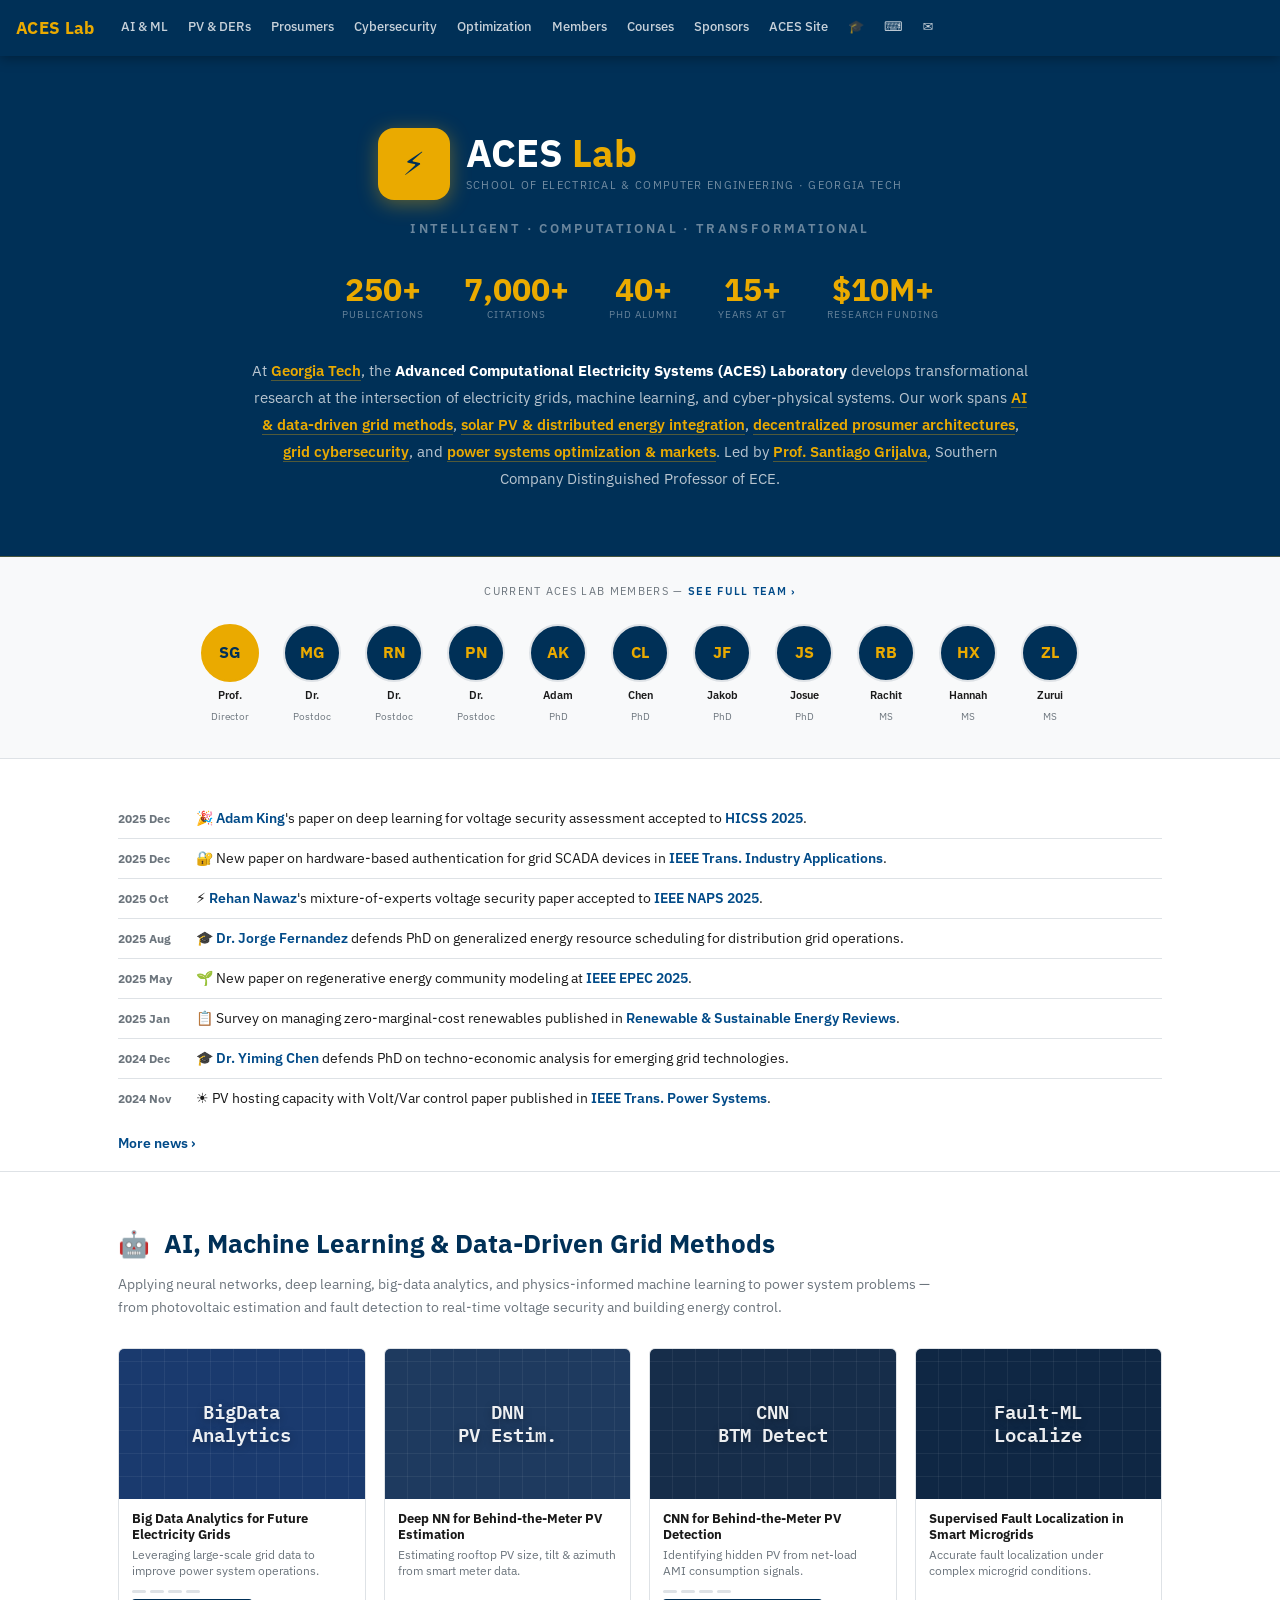
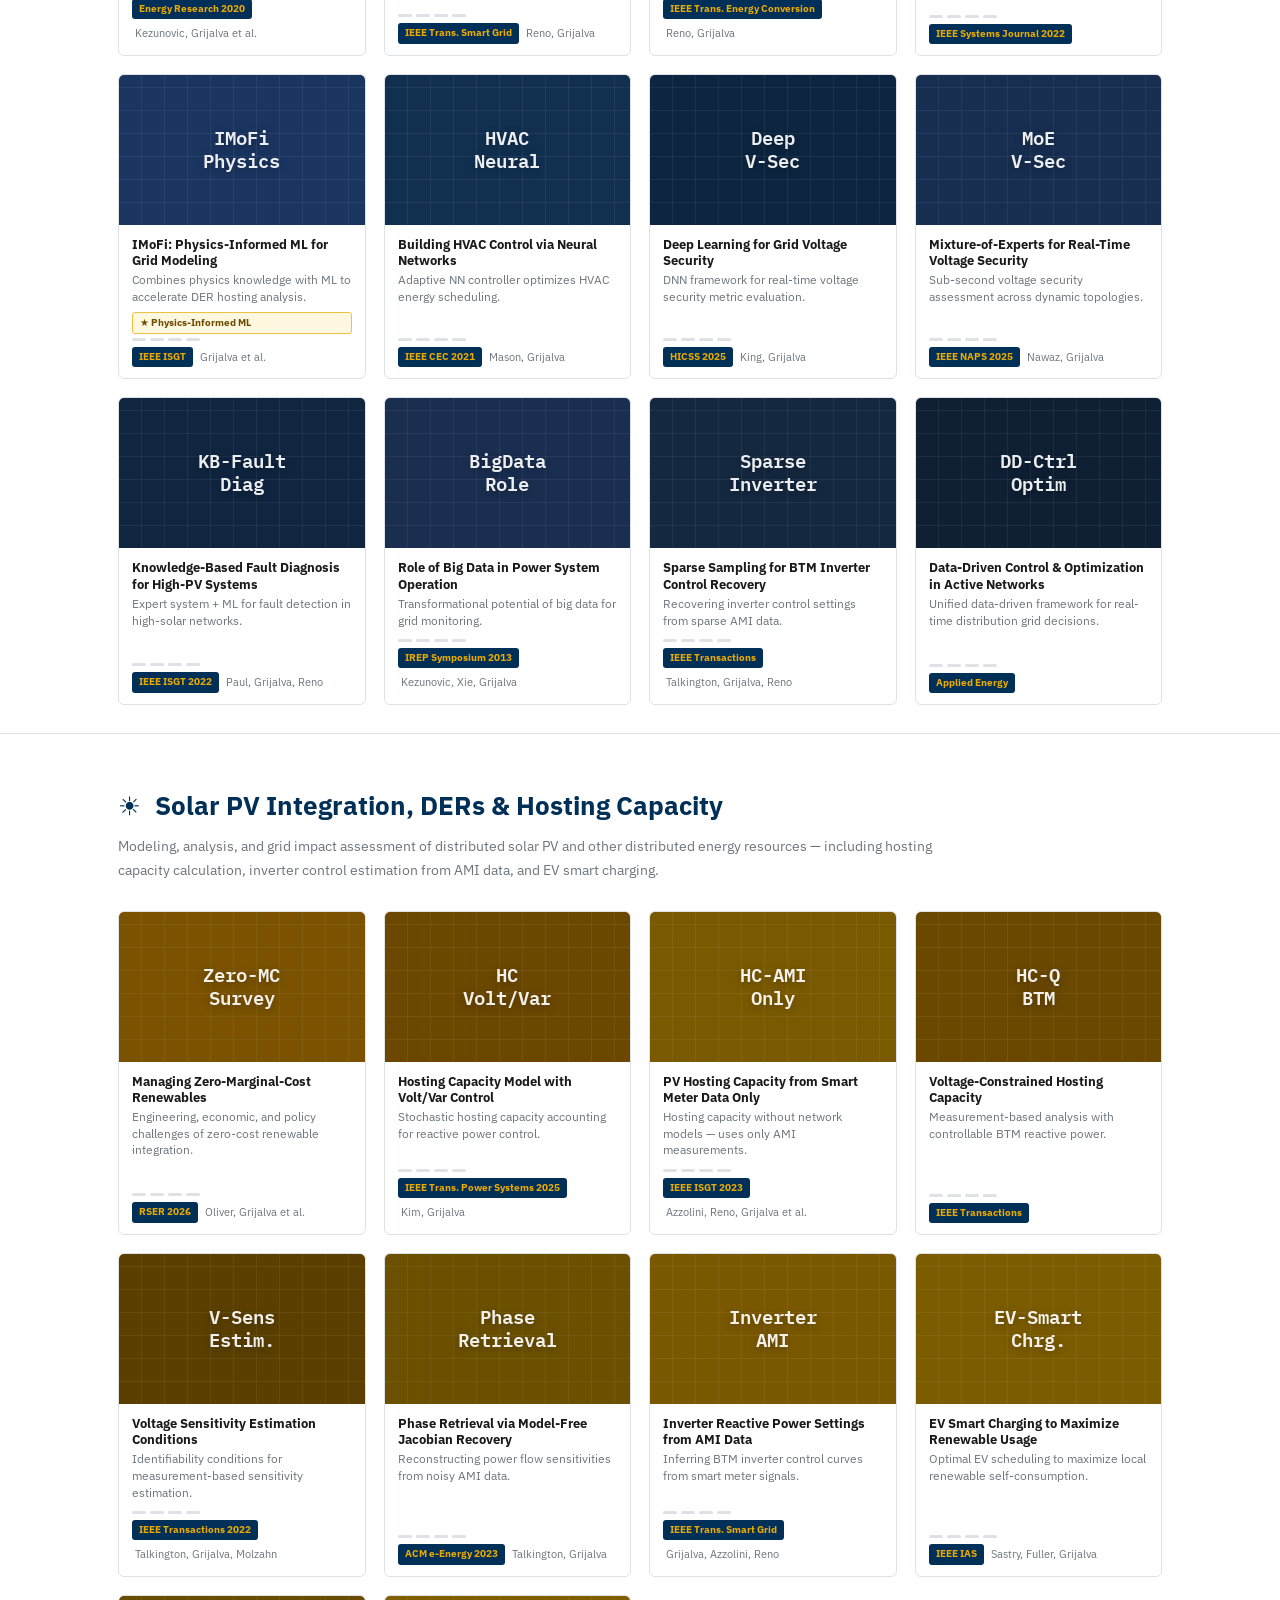
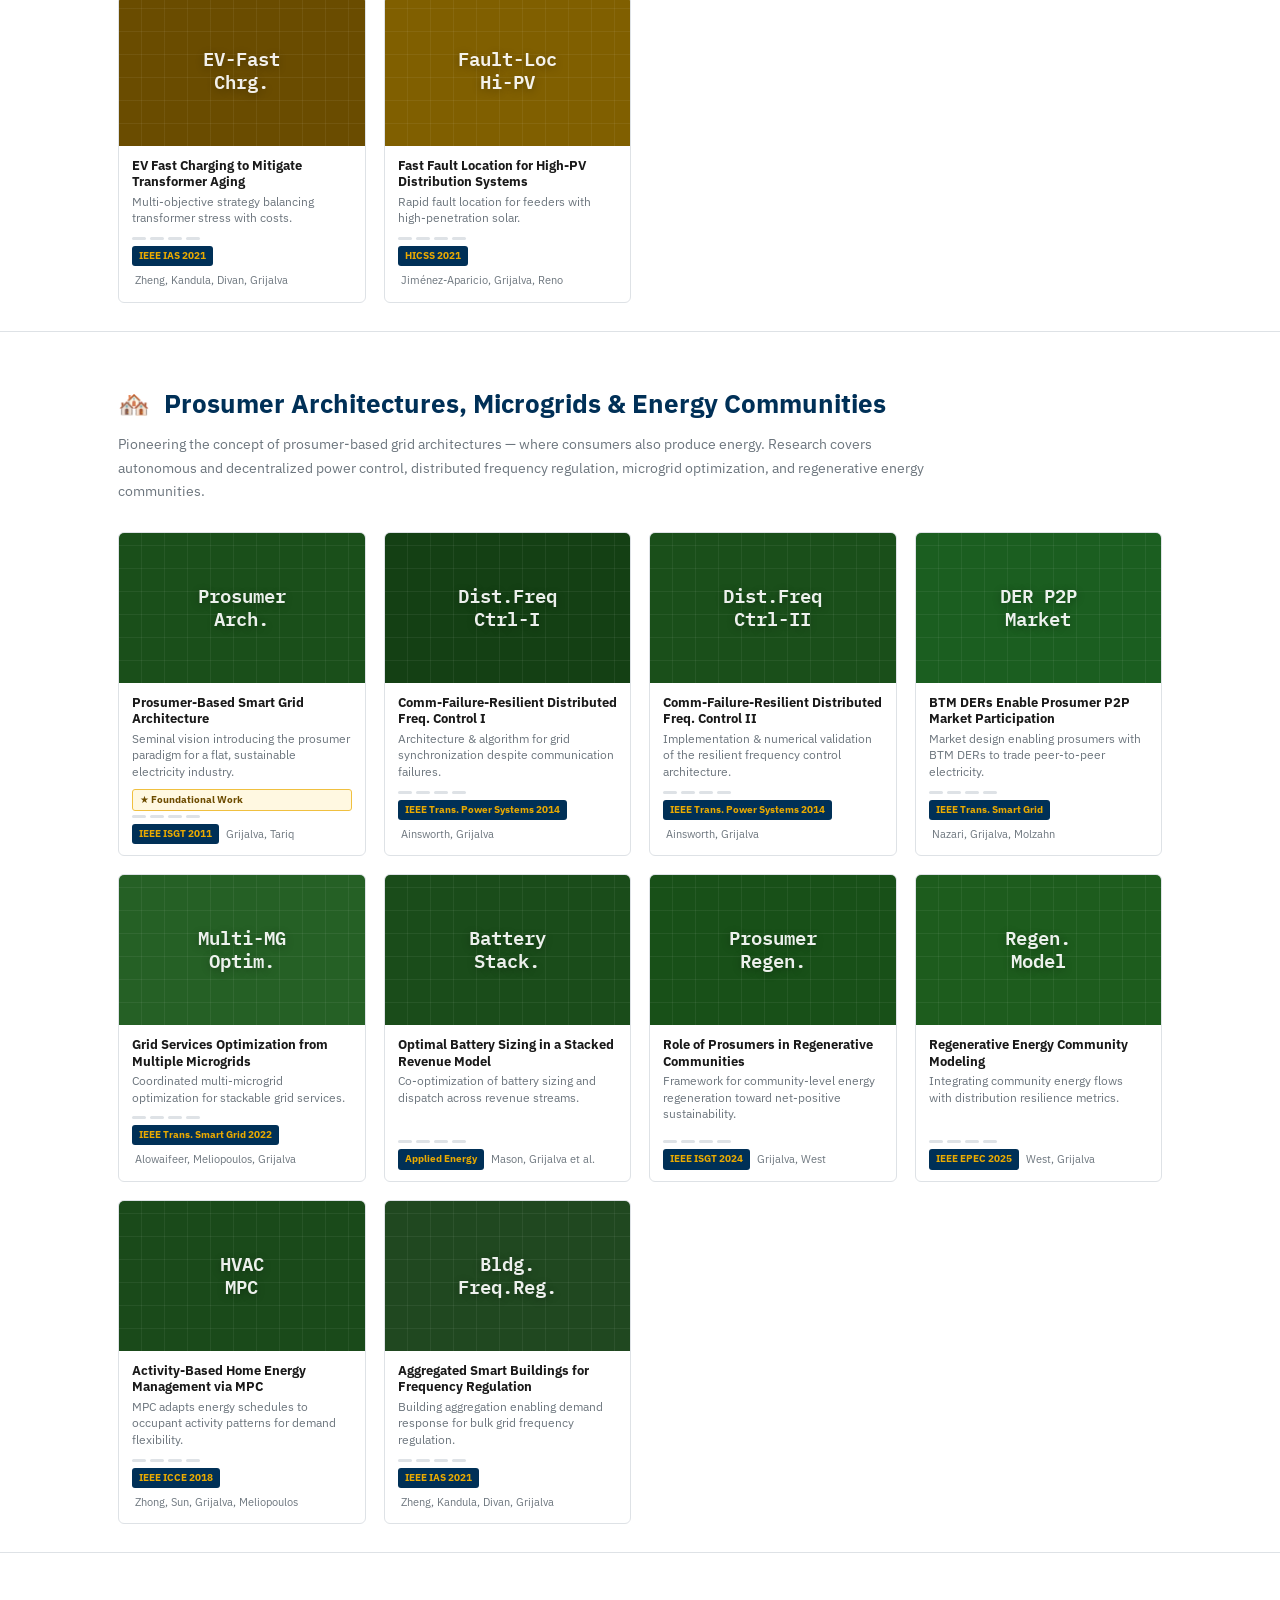
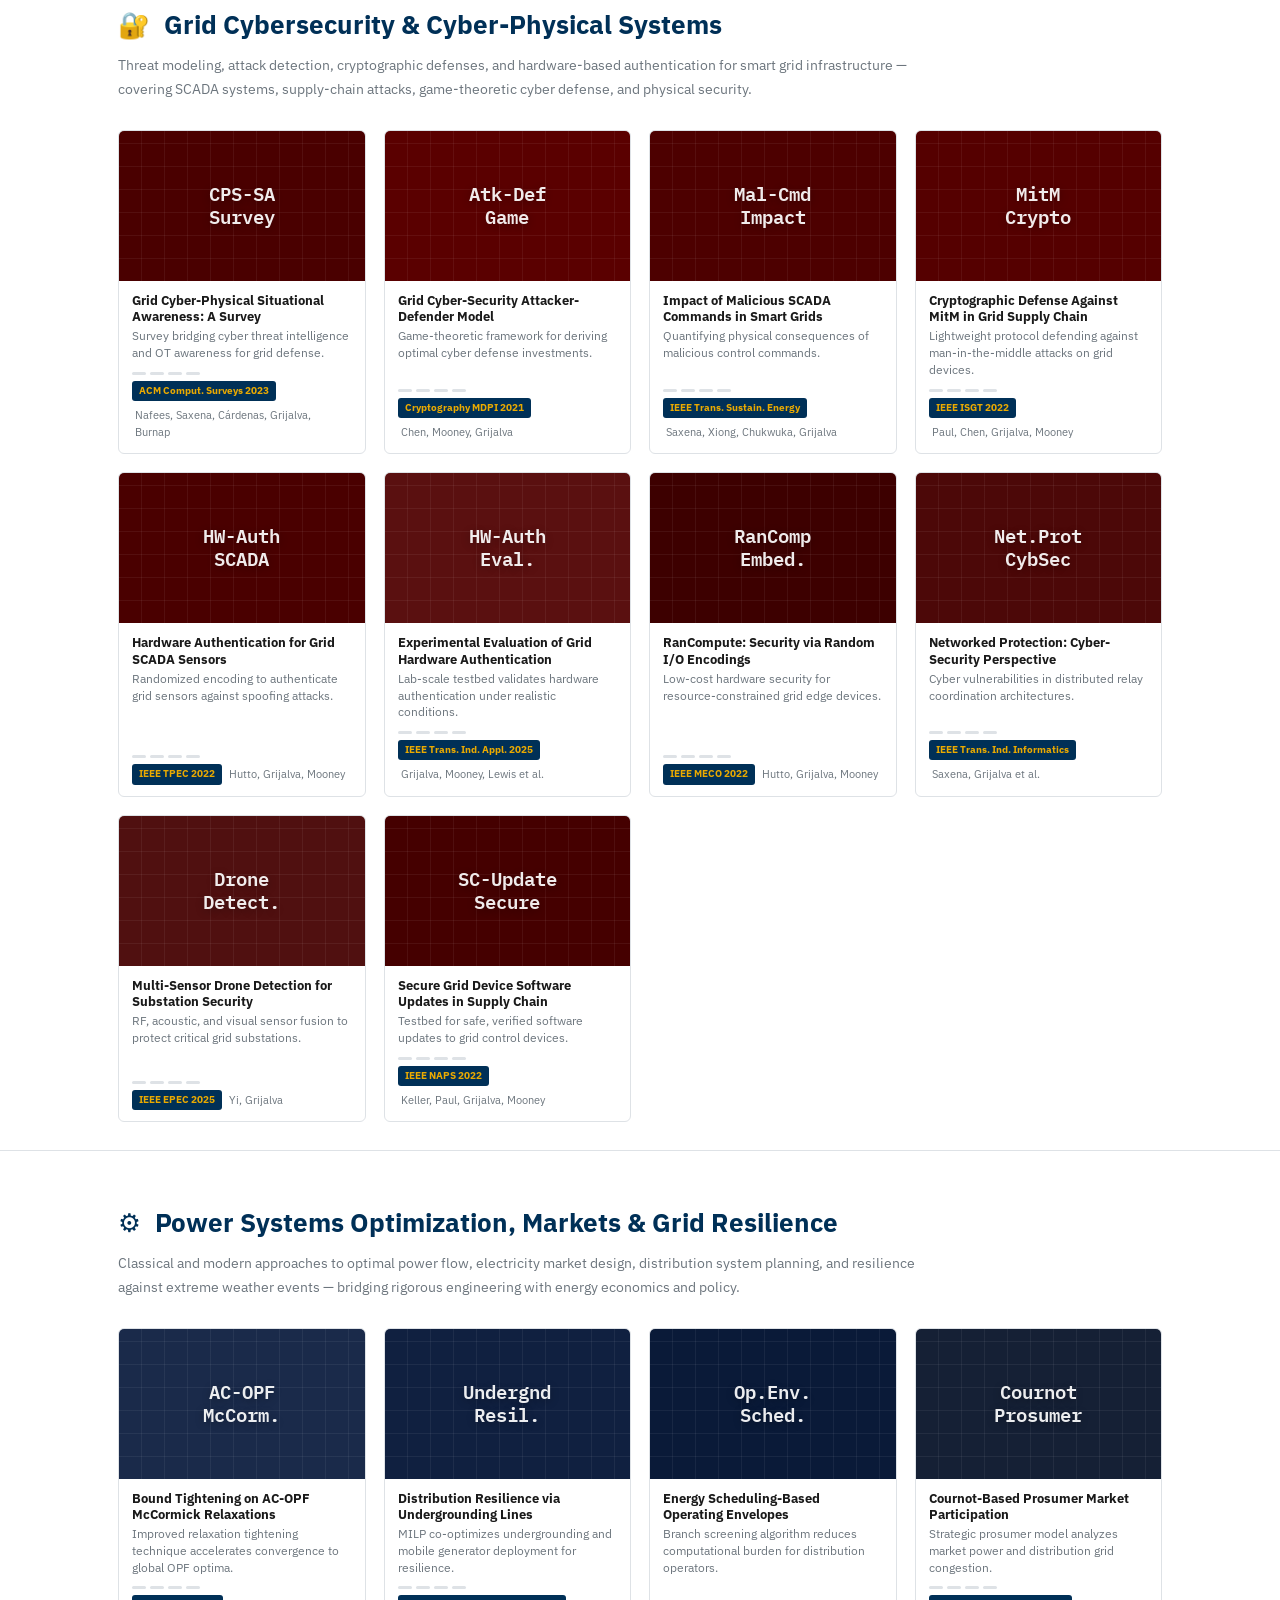
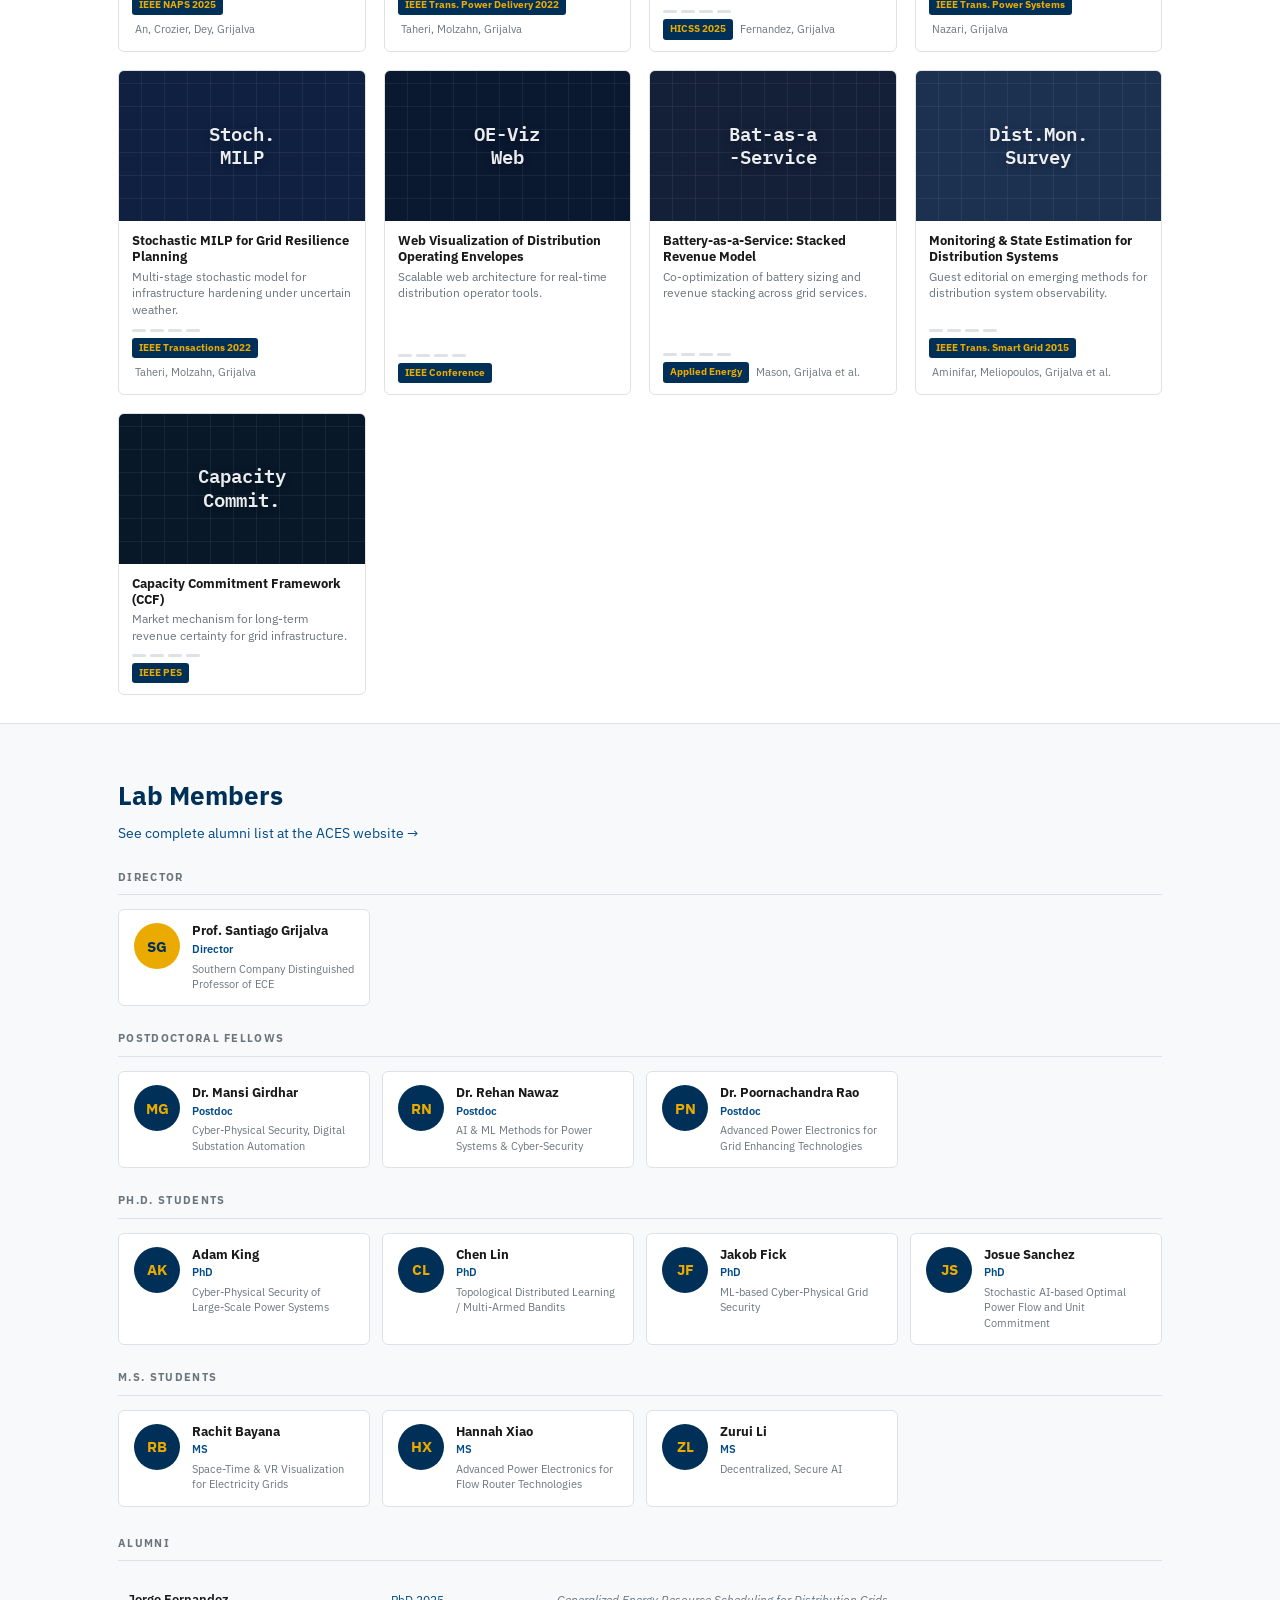
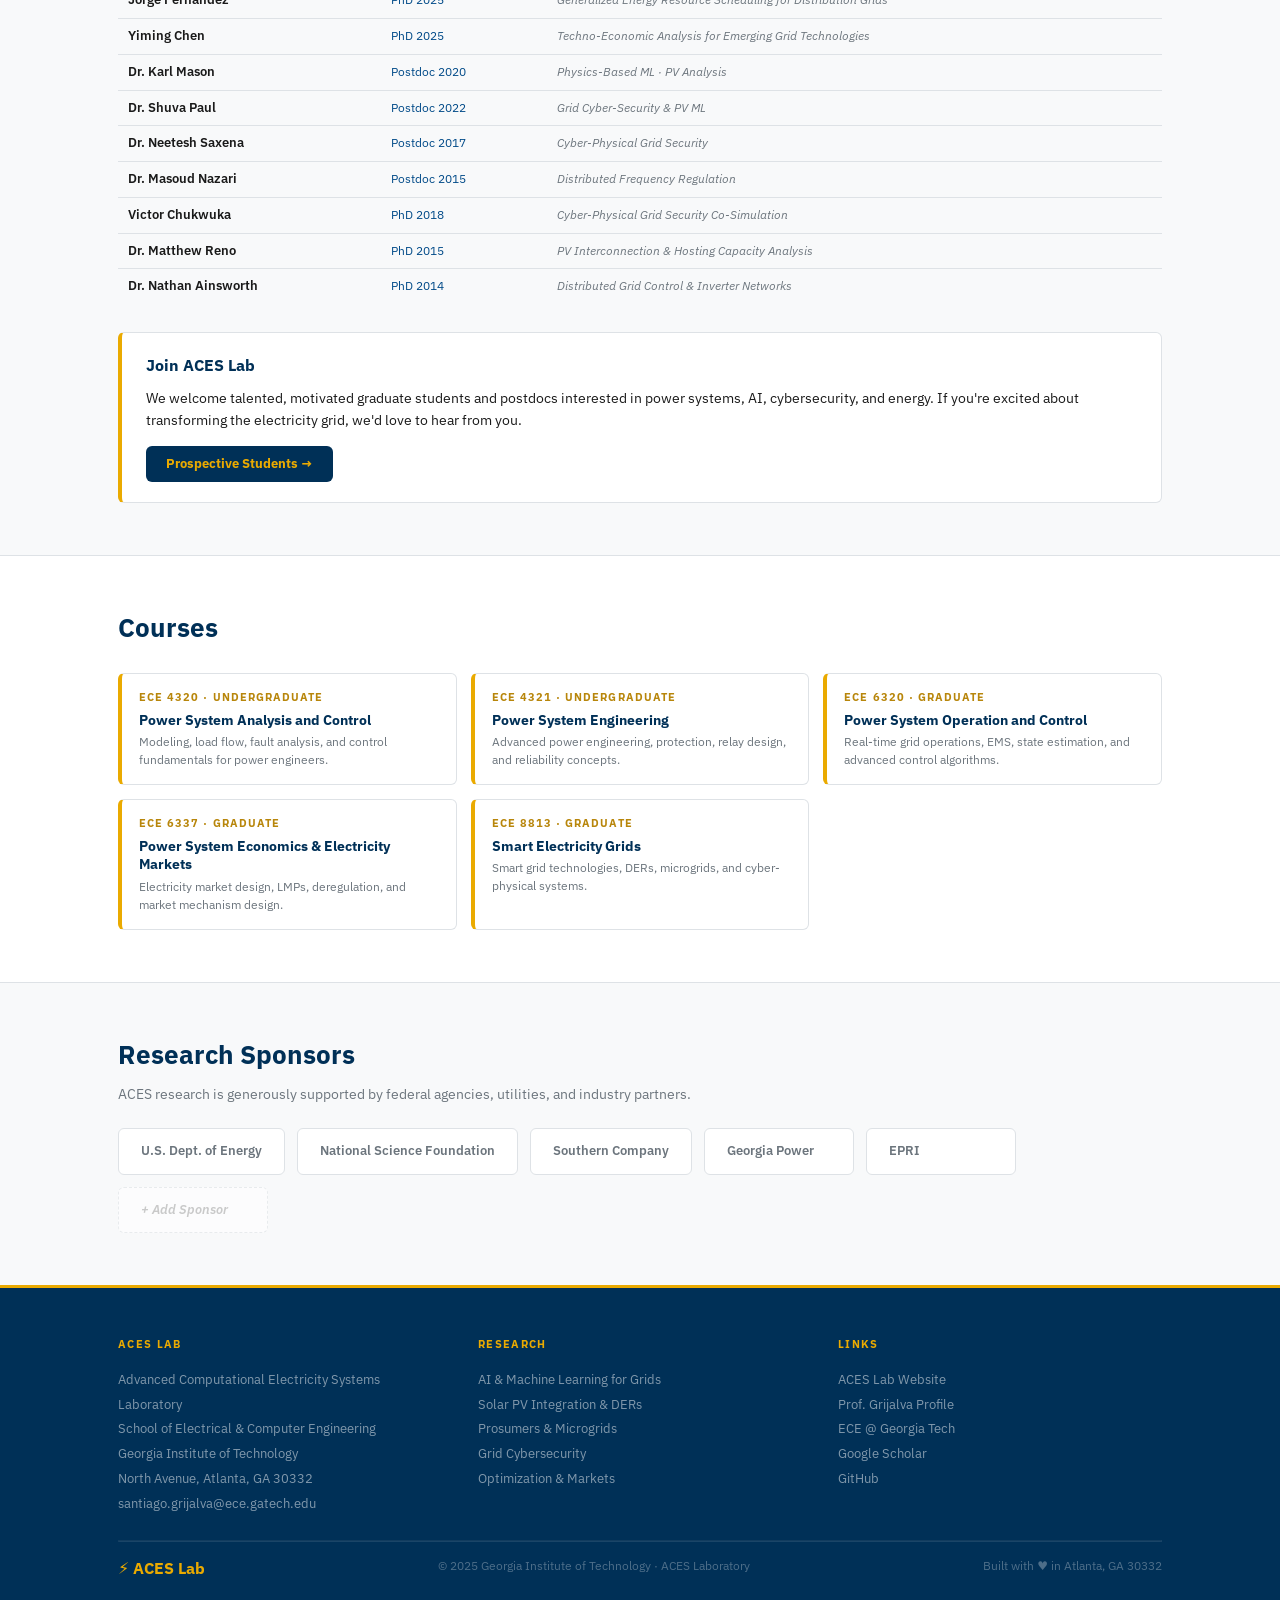
==== index.html @ 899fcfea "initial commit" ====
<!DOCTYPE html>
<html lang="en">
<head>
  <meta charset="UTF-8"/>
  <meta name="viewport" content="width=device-width, initial-scale=1"/>
  <meta name="description" content="ACES Laboratory — Advanced Computational Electricity Systems at Georgia Tech. AI, PV integration, grid cybersecurity, prosumer architectures, and optimization."/>
  <title>ACES Lab @ Georgia Tech</title>
  <link rel="preconnect" href="https://fonts.googleapis.com"/>
  <link rel="preconnect" href="https://fonts.gstatic.com" crossorigin/>
  <link href="https://fonts.googleapis.com/css2?family=IBM+Plex+Sans:wght@300;400;500;600;700&family=IBM+Plex+Mono:wght@500;600&display=swap" rel="stylesheet"/>
  <link rel="stylesheet" href="assets/css/style.css"/>
</head>
<body>

<!-- ══════════════════════ NAVBAR ══════════════════════════ -->
<nav id="navbar">
  <a class="nav-brand" href="#page-top">ACES Lab</a>
  <button id="nav-toggle">☰</button>
  <div id="all-nav-links">
    <!-- Research theme links — injected from data.js -->
    <span id="nav-themes" style="display:contents"></span>
    <span class="nav-static" style="display:contents">
      <a href="#team">Members</a>
      <a href="#courses">Courses</a>
      <a href="#sponsors">Sponsors</a>
      <a href="https://aces.ece.gatech.edu" target="_blank">ACES Site</a>
    </span>
    <span class="nav-icons">
      <a href="https://scholar.google.com/citations?user=MK-6O2oAAAAJ" target="_blank" title="Google Scholar">🎓</a>
      <a href="#" title="GitHub">⌨</a>
      <a href="mailto:santiago.grijalva@ece.gatech.edu" title="Email">✉</a>
    </span>
  </div>
</nav>


<!-- ══════════════════════ HERO ════════════════════════════ -->
<section id="page-top">
  <div class="wrap">
    <div class="hero-logo">
      <div class="hero-icon">⚡</div>
      <div class="hero-title">
        <h1>ACES <em>Lab</em></h1>
        <div class="lab-sub">School of Electrical &amp; Computer Engineering · Georgia Tech</div>
      </div>
    </div>
    <p class="hero-tagline">Intelligent · Computational · Transformational</p>
    <div class="stats-row" id="stats-row"></div>
    <p class="hero-blurb">
      At <a href="https://gatech.edu" target="_blank">Georgia Tech</a>, the
      <strong>Advanced Computational Electricity Systems (ACES) Laboratory</strong>
      develops transformational research at the intersection of electricity grids,
      machine learning, and cyber-physical systems. Our work spans
      <a href="#research-ai">AI &amp; data-driven grid methods</a>,
      <a href="#research-pv">solar PV &amp; distributed energy integration</a>,
      <a href="#research-prosumers">decentralized prosumer architectures</a>,
      <a href="#research-cyber">grid cybersecurity</a>, and
      <a href="#research-opt">power systems optimization &amp; markets</a>.
      Led by <a href="http://faculty.ece.gatech.edu/santiago.grijalva" target="_blank">Prof. Santiago Grijalva</a>,
      Southern Company Distinguished Professor of ECE.
    </p>
  </div>
</section>


<!-- ══════════════════════ TEAM STRIP ══════════════════════ -->
<div class="team-strip">
  <div class="strip-label">Current ACES Lab Members — <a href="#team">See full team ›</a></div>
  <div class="strip-grid" id="team-strip"></div>
</div>


<!-- ══════════════════════ NEWS ════════════════════════════ -->
<section id="news">
  <div class="wrap">
    <div id="news-list"></div>
    <p class="more-news"><a href="#">More news ›</a></p>
  </div>
</section>


<!-- ══════════════════════ RESEARCH SECTIONS ═══════════════ -->
<!-- All 5 themes injected here by main.js from data.js -->
<div id="research-sections"></div>


<!-- ══════════════════════ FULL TEAM ═══════════════════════ -->
<section id="team">
  <div class="wrap">
    <h2 class="team-h2">Lab Members</h2>
    <p class="team-sub"><a href="https://aces.ece.gatech.edu" target="_blank">See complete alumni list at the ACES website →</a></p>
    <div id="team-cards"></div>

    <div class="tgroup-label" style="margin-top:28px">Alumni</div>
    <div style="overflow-x:auto">
      <table class="alumni-tbl">
        <tbody id="alumni-list"></tbody>
      </table>
    </div>

    <div class="join-box">
      <h3>Join ACES Lab</h3>
      <p>We welcome talented, motivated graduate students and postdocs interested in power systems, AI, cybersecurity, and energy. If you're excited about transforming the electricity grid, we'd love to hear from you.</p>
      <a class="btn-navy" href="https://aces.ece.gatech.edu/aces-areas-of-interest-for-prospective-graduate-students/" target="_blank">Prospective Students →</a>
    </div>
  </div>
</section>


<!-- ══════════════════════ COURSES ═════════════════════════ -->
<section id="courses">
  <div class="wrap">
    <h2>Courses</h2>
    <div class="cgrid">
      <div class="ccard">
        <div class="ccode">ECE 4320 · Undergraduate</div>
        <div class="cname">Power System Analysis and Control</div>
        <div class="cdesc">Modeling, load flow, fault analysis, and control fundamentals for power engineers.</div>
      </div>
      <div class="ccard">
        <div class="ccode">ECE 4321 · Undergraduate</div>
        <div class="cname">Power System Engineering</div>
        <div class="cdesc">Advanced power engineering, protection, relay design, and reliability concepts.</div>
      </div>
      <div class="ccard">
        <div class="ccode">ECE 6320 · Graduate</div>
        <div class="cname">Power System Operation and Control</div>
        <div class="cdesc">Real-time grid operations, EMS, state estimation, and advanced control algorithms.</div>
      </div>
      <div class="ccard">
        <div class="ccode">ECE 6337 · Graduate</div>
        <div class="cname">Power System Economics &amp; Electricity Markets</div>
        <div class="cdesc">Electricity market design, LMPs, deregulation, and market mechanism design.</div>
      </div>
      <div class="ccard">
        <div class="ccode">ECE 8813 · Graduate</div>
        <div class="cname">Smart Electricity Grids</div>
        <div class="cdesc">Smart grid technologies, DERs, microgrids, and cyber-physical systems.</div>
      </div>
    </div>
  </div>
</section>


<!-- ══════════════════════ SPONSORS ════════════════════════ -->
<section id="sponsors">
  <div class="wrap">
    <h2>Research Sponsors</h2>
    <p class="sdesc">ACES research is generously supported by federal agencies, utilities, and industry partners.</p>
    <div class="sgrid" id="sponsor-grid"></div>
  </div>
</section>


<!-- ══════════════════════ FOOTER ══════════════════════════ -->
<footer>
  <div class="wrap">
    <div class="fgrid">
      <div>
        <h5>ACES Lab</h5>
        <p>Advanced Computational Electricity Systems Laboratory</p>
        <p>School of Electrical &amp; Computer Engineering</p>
        <p>Georgia Institute of Technology</p>
        <p>North Avenue, Atlanta, GA 30332</p>
        <a href="mailto:santiago.grijalva@ece.gatech.edu">santiago.grijalva@ece.gatech.edu</a>
      </div>
      <div>
        <h5>Research</h5>
        <a href="#research-ai">AI &amp; Machine Learning for Grids</a>
        <a href="#research-pv">Solar PV Integration &amp; DERs</a>
        <a href="#research-prosumers">Prosumers &amp; Microgrids</a>
        <a href="#research-cyber">Grid Cybersecurity</a>
        <a href="#research-opt">Optimization &amp; Markets</a>
      </div>
      <div>
        <h5>Links</h5>
        <a href="https://aces.ece.gatech.edu" target="_blank">ACES Lab Website</a>
        <a href="http://faculty.ece.gatech.edu/santiago.grijalva" target="_blank">Prof. Grijalva Profile</a>
        <a href="https://ece.gatech.edu" target="_blank">ECE @ Georgia Tech</a>
        <a href="https://scholar.google.com/citations?user=MK-6O2oAAAAJ" target="_blank">Google Scholar</a>
        <a href="#">GitHub</a>
      </div>
    </div>
    <hr class="fhr"/>
    <div class="fbot">
      <div class="fbrand">⚡ ACES Lab</div>
      <div>© 2025 Georgia Institute of Technology · ACES Laboratory</div>
      <div>Built with ♥ in Atlanta, GA 30332</div>
    </div>
  </div>
</footer>

<!-- Data first, then renderer -->
<script src="assets/js/data.js"></script>
<script src="assets/js/main.js"></script>

</body>
</html>
---- assets/css/style.css ----
/* ============================================================
   ACES Lab — style.css
   Georgia Tech Navy (#003057) + Gold (#EAAA00)
   ============================================================ */

/* ── Variables ─────────────────────────────────────────────── */
:root {
  --navy:   #003057;
  --navy2:  #004a88;
  --gold:   #EAAA00;
  --gold2:  #B8860B;
  --white:  #ffffff;
  --off:    #f8f9fa;
  --text:   #1a1a1a;
  --muted:  #6c757d;
  --border: #dee2e6;
  --shadow: 0 2px 8px rgba(0,0,0,.10);
  --shadow-hover: 0 6px 24px rgba(0,0,0,.15);
  --r: 6px;
}

/* ── Reset ─────────────────────────────────────────────────── */
*, *::before, *::after { box-sizing: border-box; margin: 0; padding: 0; }
html { scroll-behavior: smooth; scroll-padding-top: 56px; }
body { font-family: 'IBM Plex Sans', system-ui, sans-serif; font-size: 15px; line-height: 1.6; color: var(--text); background: #fff; padding-top: 56px; }
a { color: var(--navy2); text-decoration: none; }
a:hover { color: var(--gold); }
img { max-width: 100%; display: block; }
.wrap { max-width: 1100px; margin: 0 auto; padding: 0 28px; }

/* ── NAVBAR ────────────────────────────────────────────────── */
#navbar {
  position: fixed; top: 0; left: 0; right: 0; z-index: 9999;
  background: var(--navy); height: 56px;
  display: flex; align-items: center; padding: 0 16px;
  box-shadow: 0 2px 12px rgba(0,0,0,.35);
}
.nav-brand {
  font-size: 1.05rem; font-weight: 700; color: var(--gold) !important;
  white-space: nowrap; margin-right: 16px; flex-shrink: 0; letter-spacing: .02em;
}
.nav-brand:hover { color: #fff !important; }
#nav-toggle {
  display: none; background: none; border: 1px solid rgba(255,255,255,.3);
  color: #fff; padding: 4px 9px; border-radius: 4px; cursor: pointer;
  font-size: 18px; line-height: 1; margin-left: auto; flex-shrink: 0;
}
#all-nav-links {
  display: flex; align-items: center; flex: 1;
  overflow-x: auto; scrollbar-width: none;
}
#all-nav-links::-webkit-scrollbar { display: none; }
#all-nav-links a {
  color: rgba(255,255,255,.78); font-size: 13px; font-weight: 500;
  padding: 0 10px; line-height: 56px; white-space: nowrap;
  border-bottom: 3px solid transparent;
  transition: color .15s, border-color .15s; flex-shrink: 0;
}
#all-nav-links a:hover { color: var(--gold); border-bottom-color: var(--gold); }
.nav-icons { display: flex; flex-shrink: 0; }
.nav-icons a { color: rgba(255,255,255,.6); font-size: 14px; padding: 0 8px; line-height: 56px; }
.nav-icons a:hover { color: var(--gold); }

@media (max-width: 860px) {
  #nav-toggle { display: block; }
  #all-nav-links {
    display: none; position: fixed; top: 56px; left: 0; right: 0;
    background: #002040; flex-direction: column; z-index: 9998;
    overflow-x: visible; overflow-y: auto; max-height: calc(100vh - 56px);
  }
  #all-nav-links.open { display: flex; }
  #all-nav-links a { line-height: 1; padding: 13px 24px; border-bottom: none; border-right: 3px solid transparent; }
  #all-nav-links a:hover { border-right-color: var(--gold); border-bottom: none; }
  .nav-icons { margin-left: 8px; }
}

/* ── HERO ──────────────────────────────────────────────────── */
#page-top {
  background: var(--navy); padding: 72px 0 64px; text-align: center;
  border-bottom: 1px solid rgba(234,170,0,.3);
}
.hero-logo { display: inline-flex; align-items: center; gap: 16px; margin-bottom: 18px; }
.hero-icon {
  width: 72px; height: 72px; border-radius: 16px;
  background: var(--gold); display: flex; align-items: center; justify-content: center;
  font-size: 2rem; color: var(--navy); box-shadow: 0 4px 20px rgba(234,170,0,.4); flex-shrink: 0;
}
.hero-title { text-align: left; }
.hero-title h1 { font-size: 2.4rem; font-weight: 700; color: #fff; line-height: 1.05; }
.hero-title h1 em { font-style: normal; color: var(--gold); }
.hero-title .lab-sub { font-size: 11px; letter-spacing: .12em; text-transform: uppercase; color: rgba(255,255,255,.45); margin-top: 4px; }
.hero-tagline { font-size: .82rem; font-weight: 600; letter-spacing: .18em; text-transform: uppercase; color: rgba(255,255,255,.42); margin-bottom: 34px; }
.stats-row { display: flex; flex-wrap: wrap; justify-content: center; gap: 6px 40px; margin-bottom: 34px; }
.stat-num { font-size: 2rem; font-weight: 700; color: var(--gold); line-height: 1; }
.stat-lbl { font-size: 10px; text-transform: uppercase; letter-spacing: .1em; color: rgba(255,255,255,.4); margin-top: 2px; }
.hero-blurb { font-size: 15px; color: rgba(255,255,255,.72); line-height: 1.8; max-width: 820px; margin: 0 auto; padding: 0 20px; }
.hero-blurb a { color: var(--gold); font-weight: 600; border-bottom: 1px solid rgba(234,170,0,.35); }
.hero-blurb a:hover { border-bottom-color: var(--gold); }
.hero-blurb strong { color: #fff; }

/* ── TEAM STRIP ────────────────────────────────────────────── */
.team-strip { background: var(--off); border-bottom: 1px solid var(--border); padding: 26px 20px; }
.strip-label { text-align: center; font-size: 11px; text-transform: uppercase; letter-spacing: .12em; color: var(--muted); margin-bottom: 16px; }
.strip-label a { font-weight: 600; color: var(--navy2); }
.strip-grid { display: flex; flex-wrap: wrap; justify-content: center; gap: 4px 2px; max-width: 1100px; margin: 0 auto; }
.member { display: flex; flex-direction: column; align-items: center; gap: 5px; padding: 7px 10px; border-radius: 8px; width: 80px; transition: background .15s; }
.member:hover { background: #e9ecef; }
.avatar { width: 58px; height: 58px; border-radius: 50%; background: var(--navy); border: 2px solid var(--border); display: flex; align-items: center; justify-content: center; font-weight: 700; font-size: 1rem; color: var(--gold); overflow: hidden; flex-shrink: 0; }
.avatar.pi { background: var(--gold); color: var(--navy); border-color: var(--gold); }
.avatar img { width: 100%; height: 100%; object-fit: cover; }
.m-name { font-size: 11px; font-weight: 600; color: var(--text); text-align: center; }
.m-role { font-size: 10px; color: var(--muted); text-align: center; }

/* ── NEWS ──────────────────────────────────────────────────── */
#news { padding: 40px 0 16px; }
.news-row { display: flex; gap: 14px; padding: 9px 0; border-bottom: 1px solid var(--border); align-items: baseline; }
.news-row:last-child { border-bottom: none; }
.nd { font-size: 11.5px; font-weight: 700; color: var(--muted); white-space: nowrap; min-width: 64px; }
.nt { font-size: 14px; color: var(--text); line-height: 1.5; }
.nt a { font-weight: 600; }
.more-news { margin-top: 14px; font-size: 14px; font-weight: 600; }

/* ── RESEARCH SECTIONS ─────────────────────────────────────── */
.research { padding: 52px 0 28px; border-top: 1px solid var(--border); }
.research h2 { font-size: 1.6rem; font-weight: 700; color: var(--navy); margin-bottom: 8px; }
.research h2 span { margin-right: 8px; }
.research .desc { font-size: 14px; color: var(--muted); max-width: 820px; line-height: 1.7; margin-bottom: 28px; }

/* ── PAPER CARDS ───────────────────────────────────────────── */
.pgrid { display: grid; grid-template-columns: repeat(auto-fill, minmax(205px, 1fr)); gap: 18px; }
.pcard { background: #fff; border: 1px solid var(--border); border-radius: var(--r); overflow: hidden; display: flex; flex-direction: column; transition: box-shadow .18s, transform .18s; color: inherit; }
.pcard:hover { box-shadow: var(--shadow-hover); transform: translateY(-3px); color: inherit; }
.pthumb { height: 150px; flex-shrink: 0; overflow: hidden; display: flex; align-items: center; justify-content: center; }
.pthumb img { width: 100%; height: 100%; object-fit: cover; }
.pthumb-placeholder { width: 100%; height: 100%; position: relative; display: flex; align-items: center; justify-content: center; }
.pthumb-grid { position: absolute; inset: 0; background-image: repeating-linear-gradient(0deg, transparent, transparent 22px, rgba(255,255,255,.06) 22px, rgba(255,255,255,.06) 23px), repeating-linear-gradient(90deg, transparent, transparent 22px, rgba(255,255,255,.06) 22px, rgba(255,255,255,.06) 23px); }
.pthumb-code { font-family: 'IBM Plex Mono', monospace; font-size: 1.2rem; font-weight: 600; color: rgba(255,255,255,.92); text-align: center; line-height: 1.2; position: relative; z-index: 1; text-shadow: 0 2px 8px rgba(0,0,0,.3); }
.pbody { padding: 12px 13px 11px; display: flex; flex-direction: column; flex: 1; }
.ptitle { font-size: 13px; font-weight: 700; color: var(--text); line-height: 1.25; margin-bottom: 3px; }
.psub { font-size: 11.5px; color: var(--muted); line-height: 1.45; flex: 1; margin-bottom: 6px; }
.pdivider { display: flex; gap: 4px; margin: 4px 0 6px; }
.pdivider i { display: inline-block; width: 14px; height: 3px; background: var(--border); border-radius: 2px; }
.pbadges { display: flex; flex-wrap: wrap; gap: 4px; }
.badge-venue { font-size: 10px; font-weight: 700; background: var(--navy); color: var(--gold); padding: 2px 7px; border-radius: 3px; }
.badge-award { font-size: 10px; font-weight: 700; background: #fff8e1; color: #6d4c00; border: 1px solid #f0c040; padding: 2px 7px; border-radius: 3px; }
.badge-author { font-size: 10.5px; color: var(--muted); padding: 2px 3px; }

/* ── TEAM FULL ─────────────────────────────────────────────── */
#team { background: var(--off); padding: 52px 0; border-top: 1px solid var(--border); }
.team-h2 { font-size: 1.6rem; font-weight: 700; color: var(--navy); margin-bottom: 6px; }
.team-sub { font-size: 13.5px; color: var(--muted); margin-bottom: 4px; }
.tgroup-label { font-size: 11px; font-weight: 700; text-transform: uppercase; letter-spacing: .12em; color: var(--muted); padding-bottom: 8px; border-bottom: 1px solid var(--border); margin: 24px 0 14px; }
.tgrid { display: grid; grid-template-columns: repeat(auto-fill, minmax(240px, 1fr)); gap: 12px; }
.tcard { background: #fff; border: 1px solid var(--border); border-radius: var(--r); padding: 13px 15px; display: flex; gap: 12px; align-items: flex-start; }
.tavatar { width: 46px; height: 46px; border-radius: 50%; background: var(--navy); flex-shrink: 0; display: flex; align-items: center; justify-content: center; font-weight: 700; font-size: .95rem; color: var(--gold); overflow: hidden; }
.tavatar.pi { background: var(--gold); color: var(--navy); }
.tavatar img { width: 100%; height: 100%; object-fit: cover; }
.tname { font-size: 13px; font-weight: 700; color: var(--text); line-height: 1.2; margin-bottom: 2px; }
.trole { font-size: 11px; color: var(--navy2); font-weight: 600; }
.ttopic { font-size: 11px; color: var(--muted); margin-top: 3px; line-height: 1.4; }
.alumni-tbl { width: 100%; border-collapse: collapse; font-size: 13px; margin-top: 8px; }
.alumni-tbl td { padding: 7px 10px; border-bottom: 1px solid var(--border); vertical-align: top; }
.alumni-tbl tr:last-child td { border-bottom: none; }
.aname { font-weight: 600; color: var(--text); }
.ayear { color: var(--navy2); font-size: 12px; }
.apos  { color: var(--muted); font-style: italic; font-size: 12px; }
.join-box { background: #fff; border: 1px solid var(--border); border-left: 4px solid var(--gold); border-radius: var(--r); padding: 20px 24px; margin-top: 28px; }
.join-box h3 { font-size: 1rem; font-weight: 700; color: var(--navy); margin-bottom: 8px; }
.join-box p { font-size: 14px; color: var(--text); margin-bottom: 14px; }
.btn-navy { display: inline-block; background: var(--navy); color: var(--gold) !important; font-weight: 700; font-size: 13px; padding: 8px 20px; border-radius: var(--r); transition: background .15s; }
.btn-navy:hover { background: var(--navy2); }

/* ── COURSES ───────────────────────────────────────────────── */
#courses { padding: 52px 0; border-top: 1px solid var(--border); }
#courses h2 { font-size: 1.6rem; font-weight: 700; color: var(--navy); margin-bottom: 24px; }
.cgrid { display: grid; grid-template-columns: repeat(auto-fill, minmax(260px, 1fr)); gap: 14px; }
.ccard { background: #fff; border: 1px solid var(--border); border-left: 4px solid var(--gold); border-radius: var(--r); padding: 15px 17px; }
.ccode { font-size: 10.5px; font-weight: 700; text-transform: uppercase; letter-spacing: .1em; color: var(--gold2); margin-bottom: 5px; }
.cname { font-size: 14px; font-weight: 700; color: var(--navy); margin-bottom: 4px; line-height: 1.3; }
.cdesc { font-size: 12px; color: var(--muted); line-height: 1.5; }

/* ── SPONSORS ──────────────────────────────────────────────── */
#sponsors { padding: 52px 0; border-top: 1px solid var(--border); background: var(--off); }
#sponsors h2 { font-size: 1.6rem; font-weight: 700; color: var(--navy); margin-bottom: 8px; }
#sponsors .sdesc { font-size: 14px; color: var(--muted); margin-bottom: 22px; }
.sgrid { display: flex; flex-wrap: wrap; gap: 12px; align-items: center; }
.stile { background: #fff; border: 1px solid var(--border); border-radius: var(--r); padding: 12px 22px; font-size: 13px; font-weight: 600; color: var(--muted); display: flex; align-items: center; gap: 8px; transition: box-shadow .15s; min-width: 150px; }
.stile:hover { box-shadow: var(--shadow); color: var(--navy); }
.stile img { height: 30px; width: auto; object-fit: contain; }
.stile-add { border-style: dashed; color: #aaa; font-style: italic; opacity: .6; cursor: default; }

/* ── FOOTER ────────────────────────────────────────────────── */
footer { background: var(--navy); color: rgba(255,255,255,.5); padding: 48px 0 24px; border-top: 3px solid var(--gold); }
.fgrid { display: grid; grid-template-columns: repeat(3, 1fr); gap: 36px; }
footer h5 { font-size: 11px; text-transform: uppercase; letter-spacing: .12em; color: var(--gold); margin-bottom: 14px; font-weight: 700; }
footer p, footer a { font-size: 13px; color: rgba(255,255,255,.5); line-height: 1.9; display: block; }
footer a:hover { color: var(--gold); }
.fhr { border-color: rgba(255,255,255,.1); margin: 24px 0 14px; }
.fbot { display: flex; justify-content: space-between; flex-wrap: wrap; gap: 8px; font-size: 12px; color: rgba(255,255,255,.3); }
.fbrand { font-weight: 700; color: var(--gold); font-size: 1rem; }

/* ── Responsive ────────────────────────────────────────────── */
@media (max-width: 768px) {
  .hero-logo { flex-direction: column; gap: 12px; }
  .hero-title { text-align: center; }
  .fgrid { grid-template-columns: 1fr; gap: 24px; }
  .fbot { flex-direction: column; }
}
@media (max-width: 580px) {
  .pgrid { grid-template-columns: 1fr 1fr; }
  .hero-title h1 { font-size: 1.75rem; }
}
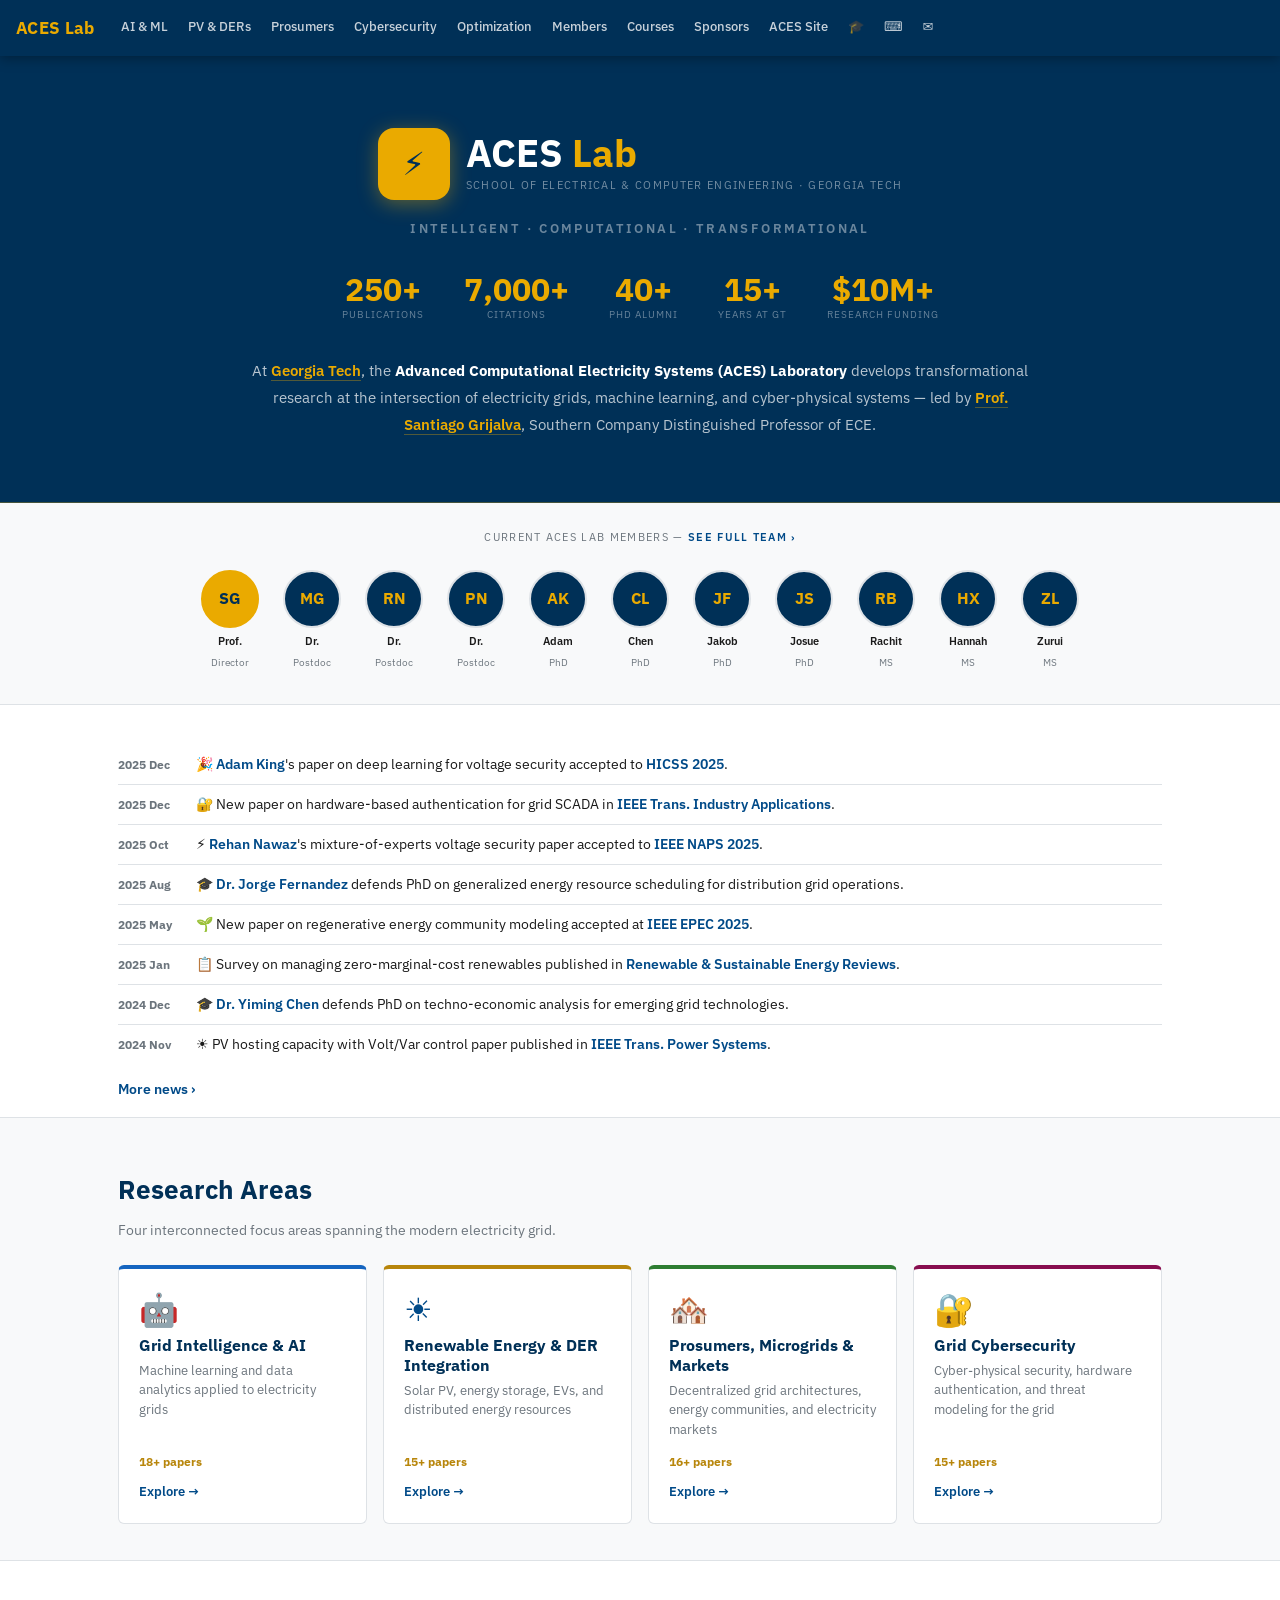
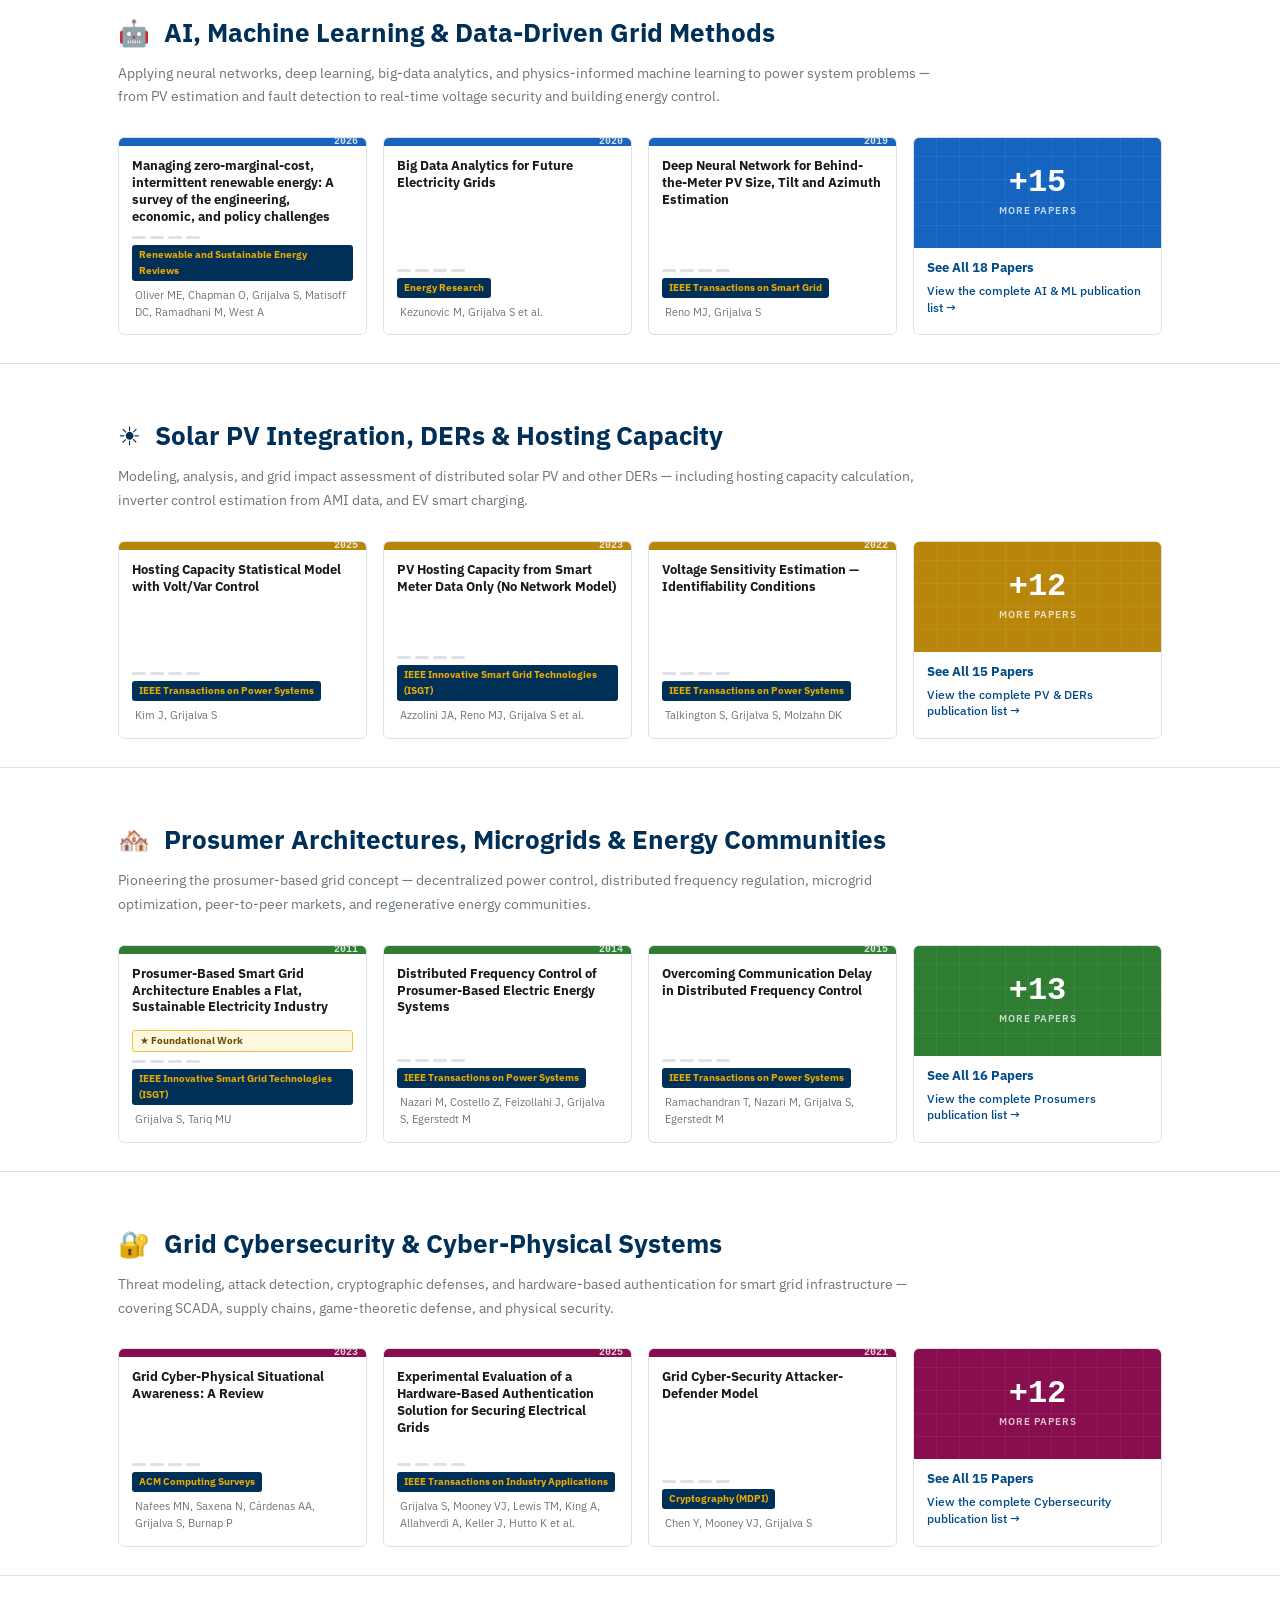
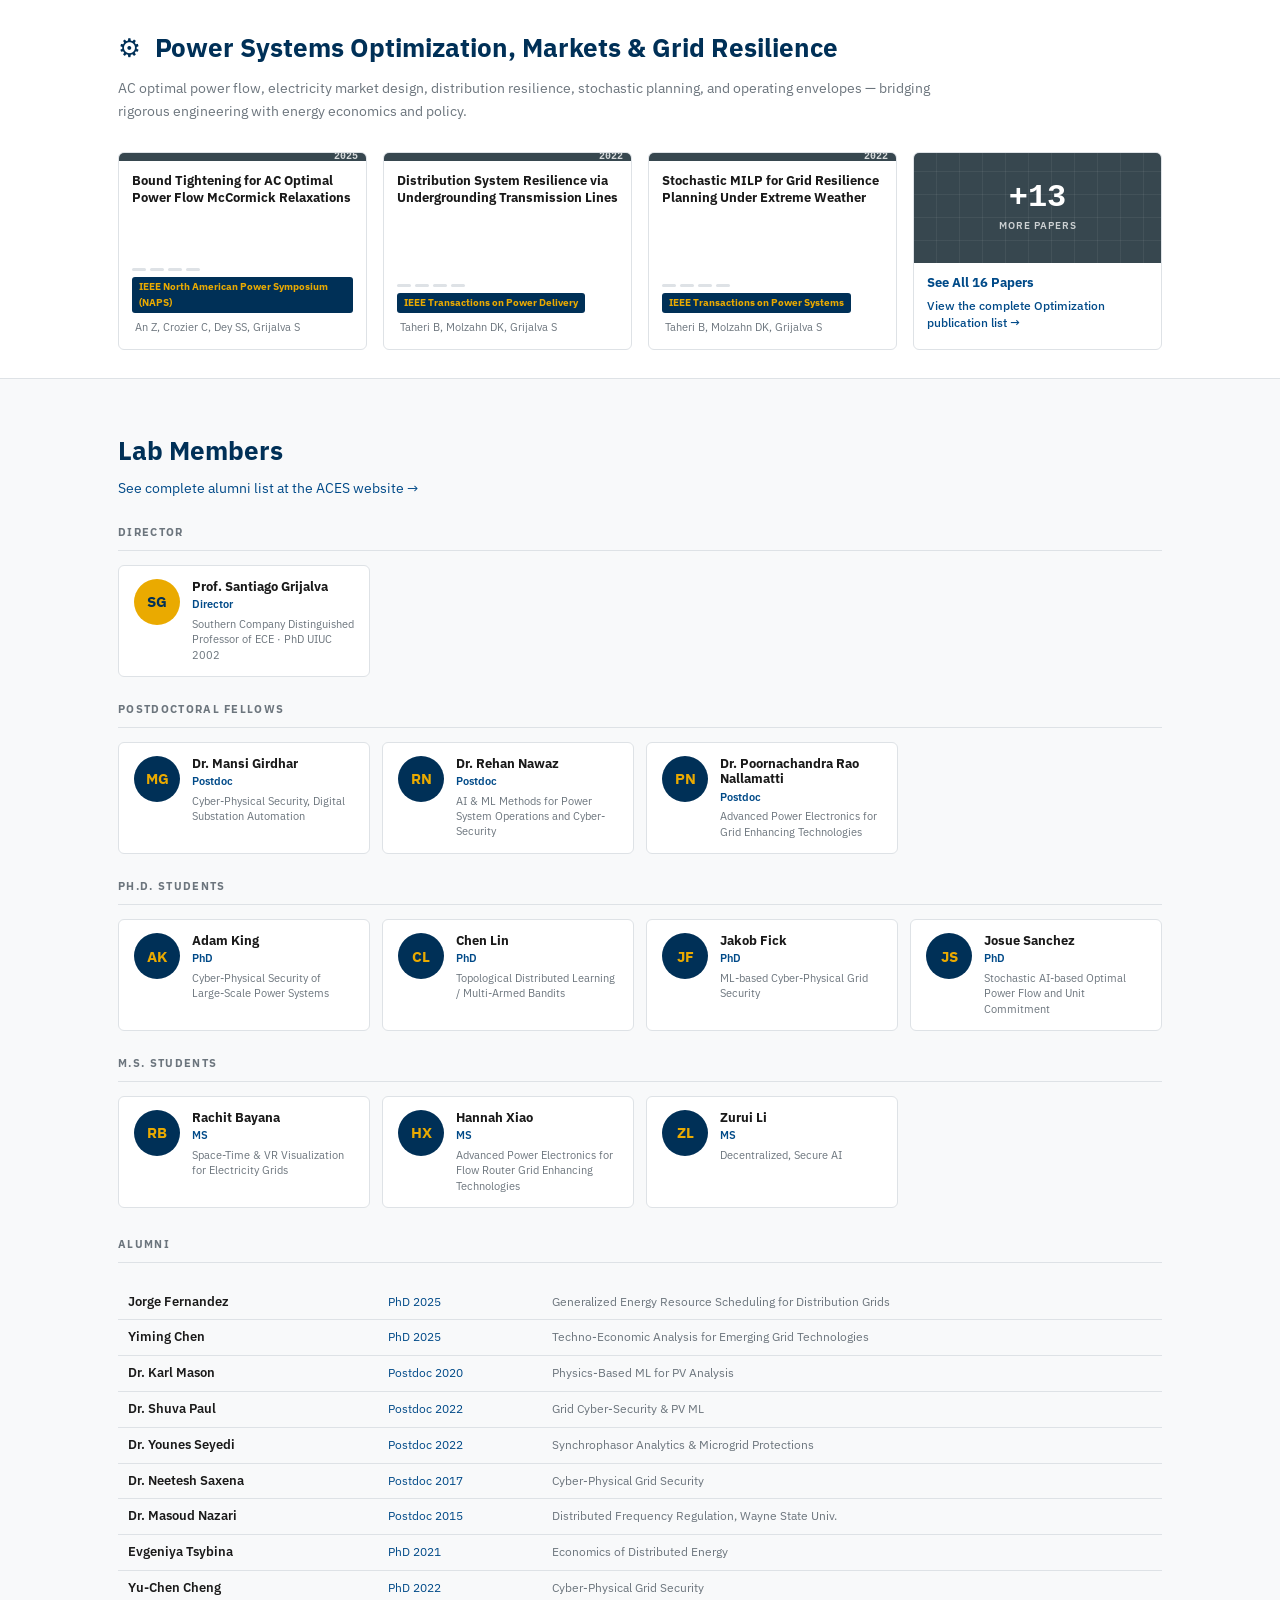
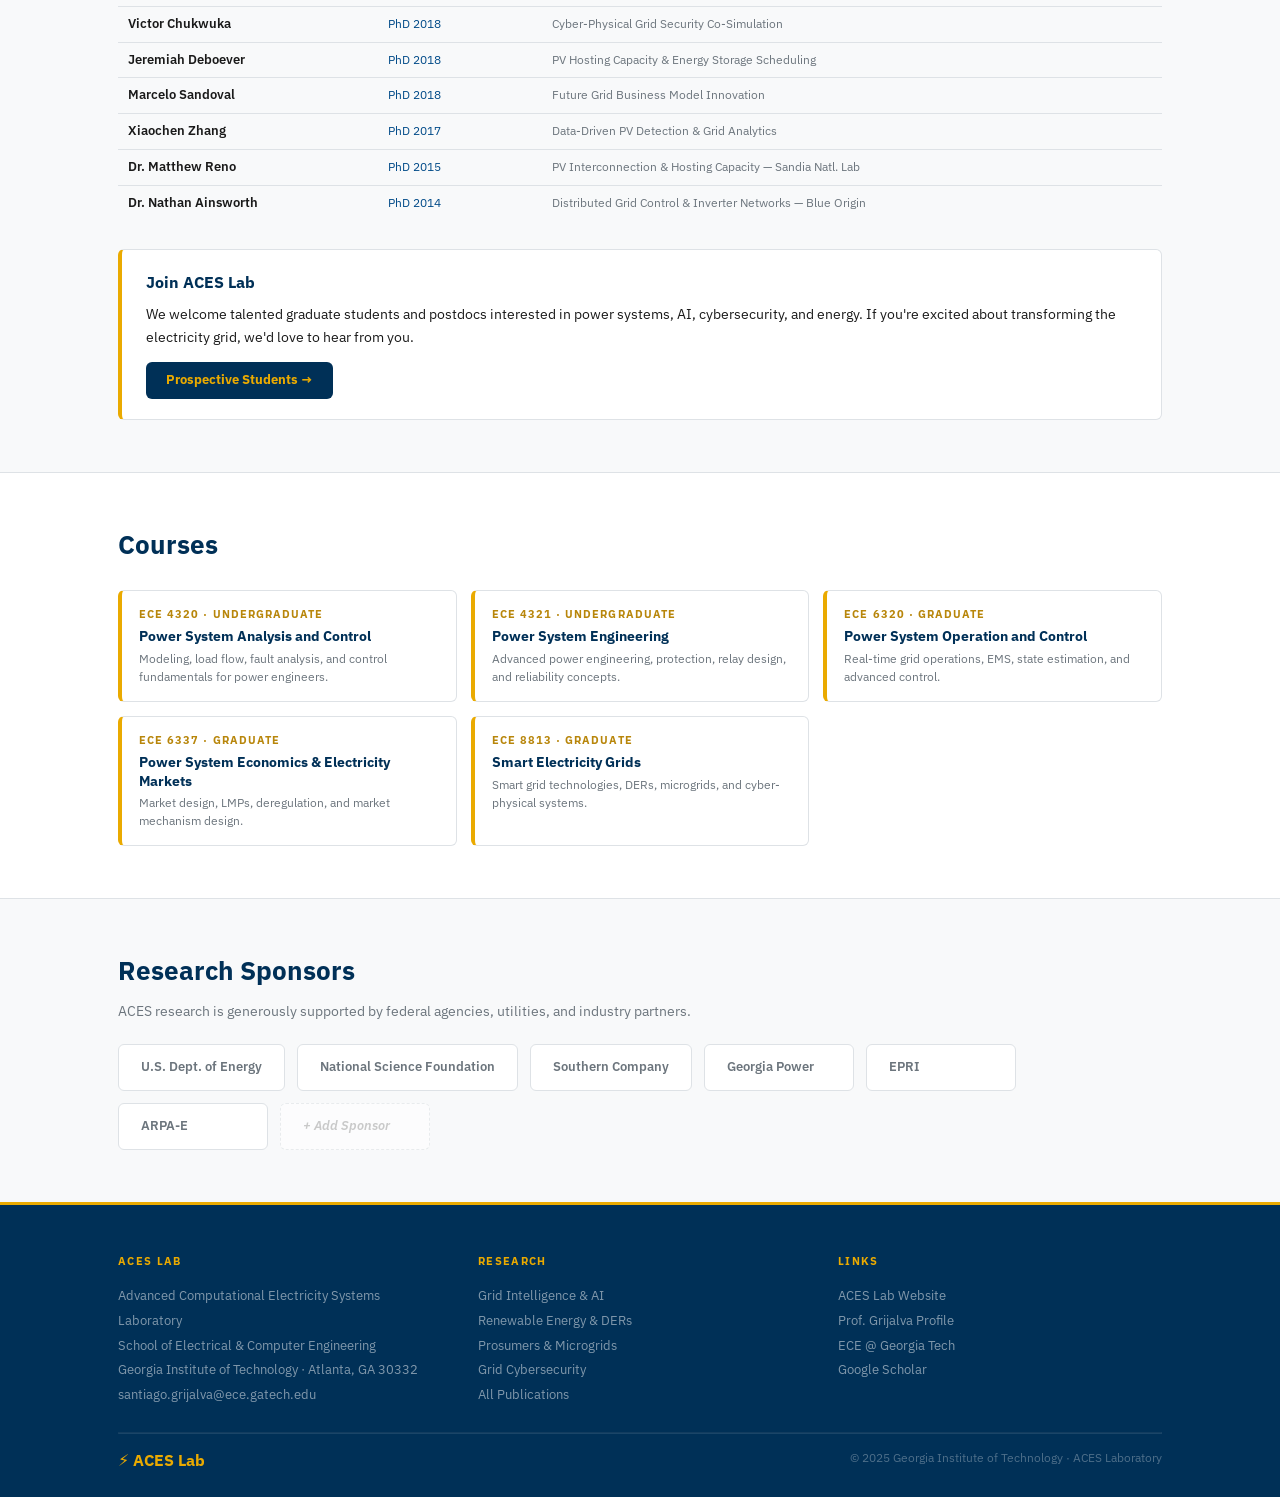
==== commit b720da9f: "file reorder and reserach areas" ====
--- a/index.html
+++ b/index.html
@@ -3,7 +3,6 @@
 <head>
   <meta charset="UTF-8"/>
   <meta name="viewport" content="width=device-width, initial-scale=1"/>
-  <meta name="description" content="ACES Laboratory — Advanced Computational Electricity Systems at Georgia Tech. AI, PV integration, grid cybersecurity, prosumer architectures, and optimization."/>
   <title>ACES Lab @ Georgia Tech</title>
   <link rel="preconnect" href="https://fonts.googleapis.com"/>
   <link rel="preconnect" href="https://fonts.gstatic.com" crossorigin/>
@@ -12,12 +11,10 @@
 </head>
 <body>
 
-<!-- ══════════════════════ NAVBAR ══════════════════════════ -->
 <nav id="navbar">
   <a class="nav-brand" href="#page-top">ACES Lab</a>
   <button id="nav-toggle">☰</button>
   <div id="all-nav-links">
-    <!-- Research theme links — injected from data.js -->
     <span id="nav-themes" style="display:contents"></span>
     <span class="nav-static" style="display:contents">
       <a href="#team">Members</a>
@@ -33,8 +30,7 @@
   </div>
 </nav>
 
-
-<!-- ══════════════════════ HERO ════════════════════════════ -->
+<!-- HERO -->
 <section id="page-top">
   <div class="wrap">
     <div class="hero-logo">
@@ -50,27 +46,20 @@
       At <a href="https://gatech.edu" target="_blank">Georgia Tech</a>, the
       <strong>Advanced Computational Electricity Systems (ACES) Laboratory</strong>
       develops transformational research at the intersection of electricity grids,
-      machine learning, and cyber-physical systems. Our work spans
-      <a href="#research-ai">AI &amp; data-driven grid methods</a>,
-      <a href="#research-pv">solar PV &amp; distributed energy integration</a>,
-      <a href="#research-prosumers">decentralized prosumer architectures</a>,
-      <a href="#research-cyber">grid cybersecurity</a>, and
-      <a href="#research-opt">power systems optimization &amp; markets</a>.
-      Led by <a href="http://faculty.ece.gatech.edu/santiago.grijalva" target="_blank">Prof. Santiago Grijalva</a>,
+      machine learning, and cyber-physical systems —
+      led by <a href="http://faculty.ece.gatech.edu/santiago.grijalva" target="_blank">Prof. Santiago Grijalva</a>,
       Southern Company Distinguished Professor of ECE.
     </p>
   </div>
 </section>
 
-
-<!-- ══════════════════════ TEAM STRIP ══════════════════════ -->
+<!-- TEAM STRIP -->
 <div class="team-strip">
   <div class="strip-label">Current ACES Lab Members — <a href="#team">See full team ›</a></div>
   <div class="strip-grid" id="team-strip"></div>
 </div>
 
-
-<!-- ══════════════════════ NEWS ════════════════════════════ -->
+<!-- NEWS -->
 <section id="news">
   <div class="wrap">
     <div id="news-list"></div>
@@ -78,71 +67,51 @@
   </div>
 </section>
 
+<!-- 4 RESEARCH AREA TILES -->
+<section id="research-areas">
+  <div class="wrap">
+    <h2>Research Areas</h2>
+    <p class="section-sub">Four interconnected focus areas spanning the modern electricity grid.</p>
+    <div class="area-tiles" id="area-tiles"></div>
+  </div>
+</section>
 
-<!-- ══════════════════════ RESEARCH SECTIONS ═══════════════ -->
-<!-- All 5 themes injected here by main.js from data.js -->
+<!-- 5 RESEARCH THEME PREVIEWS (3 papers + see-all) -->
 <div id="research-sections"></div>
 
-
-<!-- ══════════════════════ FULL TEAM ═══════════════════════ -->
+<!-- FULL TEAM -->
 <section id="team">
   <div class="wrap">
     <h2 class="team-h2">Lab Members</h2>
     <p class="team-sub"><a href="https://aces.ece.gatech.edu" target="_blank">See complete alumni list at the ACES website →</a></p>
     <div id="team-cards"></div>
-
     <div class="tgroup-label" style="margin-top:28px">Alumni</div>
     <div style="overflow-x:auto">
-      <table class="alumni-tbl">
-        <tbody id="alumni-list"></tbody>
-      </table>
+      <table class="alumni-tbl"><tbody id="alumni-list"></tbody></table>
     </div>
-
     <div class="join-box">
       <h3>Join ACES Lab</h3>
-      <p>We welcome talented, motivated graduate students and postdocs interested in power systems, AI, cybersecurity, and energy. If you're excited about transforming the electricity grid, we'd love to hear from you.</p>
+      <p>We welcome talented graduate students and postdocs interested in power systems, AI, cybersecurity, and energy. If you're excited about transforming the electricity grid, we'd love to hear from you.</p>
       <a class="btn-navy" href="https://aces.ece.gatech.edu/aces-areas-of-interest-for-prospective-graduate-students/" target="_blank">Prospective Students →</a>
     </div>
   </div>
 </section>
 
-
-<!-- ══════════════════════ COURSES ═════════════════════════ -->
+<!-- COURSES -->
 <section id="courses">
   <div class="wrap">
     <h2>Courses</h2>
     <div class="cgrid">
-      <div class="ccard">
-        <div class="ccode">ECE 4320 · Undergraduate</div>
-        <div class="cname">Power System Analysis and Control</div>
-        <div class="cdesc">Modeling, load flow, fault analysis, and control fundamentals for power engineers.</div>
-      </div>
-      <div class="ccard">
-        <div class="ccode">ECE 4321 · Undergraduate</div>
-        <div class="cname">Power System Engineering</div>
-        <div class="cdesc">Advanced power engineering, protection, relay design, and reliability concepts.</div>
-      </div>
-      <div class="ccard">
-        <div class="ccode">ECE 6320 · Graduate</div>
-        <div class="cname">Power System Operation and Control</div>
-        <div class="cdesc">Real-time grid operations, EMS, state estimation, and advanced control algorithms.</div>
-      </div>
-      <div class="ccard">
-        <div class="ccode">ECE 6337 · Graduate</div>
-        <div class="cname">Power System Economics &amp; Electricity Markets</div>
-        <div class="cdesc">Electricity market design, LMPs, deregulation, and market mechanism design.</div>
-      </div>
-      <div class="ccard">
-        <div class="ccode">ECE 8813 · Graduate</div>
-        <div class="cname">Smart Electricity Grids</div>
-        <div class="cdesc">Smart grid technologies, DERs, microgrids, and cyber-physical systems.</div>
-      </div>
+      <div class="ccard"><div class="ccode">ECE 4320 · Undergraduate</div><div class="cname">Power System Analysis and Control</div><div class="cdesc">Modeling, load flow, fault analysis, and control fundamentals for power engineers.</div></div>
+      <div class="ccard"><div class="ccode">ECE 4321 · Undergraduate</div><div class="cname">Power System Engineering</div><div class="cdesc">Advanced power engineering, protection, relay design, and reliability concepts.</div></div>
+      <div class="ccard"><div class="ccode">ECE 6320 · Graduate</div><div class="cname">Power System Operation and Control</div><div class="cdesc">Real-time grid operations, EMS, state estimation, and advanced control.</div></div>
+      <div class="ccard"><div class="ccode">ECE 6337 · Graduate</div><div class="cname">Power System Economics &amp; Electricity Markets</div><div class="cdesc">Market design, LMPs, deregulation, and market mechanism design.</div></div>
+      <div class="ccard"><div class="ccode">ECE 8813 · Graduate</div><div class="cname">Smart Electricity Grids</div><div class="cdesc">Smart grid technologies, DERs, microgrids, and cyber-physical systems.</div></div>
     </div>
   </div>
 </section>
 
-
-<!-- ══════════════════════ SPONSORS ════════════════════════ -->
+<!-- SPONSORS -->
 <section id="sponsors">
   <div class="wrap">
     <h2>Research Sponsors</h2>
@@ -151,8 +120,7 @@
   </div>
 </section>
 
-
-<!-- ══════════════════════ FOOTER ══════════════════════════ -->
+<!-- FOOTER -->
 <footer>
   <div class="wrap">
     <div class="fgrid">
@@ -160,17 +128,16 @@
         <h5>ACES Lab</h5>
         <p>Advanced Computational Electricity Systems Laboratory</p>
         <p>School of Electrical &amp; Computer Engineering</p>
-        <p>Georgia Institute of Technology</p>
-        <p>North Avenue, Atlanta, GA 30332</p>
+        <p>Georgia Institute of Technology · Atlanta, GA 30332</p>
         <a href="mailto:santiago.grijalva@ece.gatech.edu">santiago.grijalva@ece.gatech.edu</a>
       </div>
       <div>
         <h5>Research</h5>
-        <a href="#research-ai">AI &amp; Machine Learning for Grids</a>
-        <a href="#research-pv">Solar PV Integration &amp; DERs</a>
-        <a href="#research-prosumers">Prosumers &amp; Microgrids</a>
-        <a href="#research-cyber">Grid Cybersecurity</a>
-        <a href="#research-opt">Optimization &amp; Markets</a>
+        <a href="area.html#grid-intelligence">Grid Intelligence &amp; AI</a>
+        <a href="area.html#renewable-energy">Renewable Energy &amp; DERs</a>
+        <a href="area.html#prosumers-markets">Prosumers &amp; Microgrids</a>
+        <a href="area.html#grid-security">Grid Cybersecurity</a>
+        <a href="research.html">All Publications</a>
       </div>
       <div>
         <h5>Links</h5>
@@ -178,21 +145,24 @@
         <a href="http://faculty.ece.gatech.edu/santiago.grijalva" target="_blank">Prof. Grijalva Profile</a>
         <a href="https://ece.gatech.edu" target="_blank">ECE @ Georgia Tech</a>
         <a href="https://scholar.google.com/citations?user=MK-6O2oAAAAJ" target="_blank">Google Scholar</a>
-        <a href="#">GitHub</a>
       </div>
     </div>
     <hr class="fhr"/>
     <div class="fbot">
       <div class="fbrand">⚡ ACES Lab</div>
       <div>© 2025 Georgia Institute of Technology · ACES Laboratory</div>
-      <div>Built with ♥ in Atlanta, GA 30332</div>
     </div>
   </div>
 </footer>
 
-<!-- Data first, then renderer -->
-<script src="assets/js/data.js"></script>
+<!-- Load data files first, then renderer -->
+<script src="data/stats.js"></script>
+<script src="data/news.js"></script>
+<script src="data/team.js"></script>
+<script src="data/sponsors.js"></script>
+<script src="data/themes.js"></script>
+<script src="data/papers.js"></script>
+<script src="data/areas.js"></script>
 <script src="assets/js/main.js"></script>
-
 </body>
 </html>
--- a/assets/css/style.css
+++ b/assets/css/style.css
@@ -1,9 +1,8 @@
 /* ============================================================
-   ACES Lab — style.css
+   ACES Lab — assets/css/style.css
    Georgia Tech Navy (#003057) + Gold (#EAAA00)
    ============================================================ */
 
-/* ── Variables ─────────────────────────────────────────────── */
 :root {
   --navy:   #003057;
   --navy2:  #004a88;
@@ -14,12 +13,9 @@
   --text:   #1a1a1a;
   --muted:  #6c757d;
   --border: #dee2e6;
-  --shadow: 0 2px 8px rgba(0,0,0,.10);
-  --shadow-hover: 0 6px 24px rgba(0,0,0,.15);
   --r: 6px;
 }
 
-/* ── Reset ─────────────────────────────────────────────────── */
 *, *::before, *::after { box-sizing: border-box; margin: 0; padding: 0; }
 html { scroll-behavior: smooth; scroll-padding-top: 56px; }
 body { font-family: 'IBM Plex Sans', system-ui, sans-serif; font-size: 15px; line-height: 1.6; color: var(--text); background: #fff; padding-top: 56px; }
@@ -28,34 +24,19 @@
 img { max-width: 100%; display: block; }
 .wrap { max-width: 1100px; margin: 0 auto; padding: 0 28px; }
 
-/* ── NAVBAR ────────────────────────────────────────────────── */
+/* ── NAVBAR ─────────────────────────────────────────────────── */
 #navbar {
   position: fixed; top: 0; left: 0; right: 0; z-index: 9999;
   background: var(--navy); height: 56px;
   display: flex; align-items: center; padding: 0 16px;
   box-shadow: 0 2px 12px rgba(0,0,0,.35);
 }
-.nav-brand {
-  font-size: 1.05rem; font-weight: 700; color: var(--gold) !important;
-  white-space: nowrap; margin-right: 16px; flex-shrink: 0; letter-spacing: .02em;
-}
+.nav-brand { font-size: 1.05rem; font-weight: 700; color: var(--gold) !important; white-space: nowrap; margin-right: 16px; flex-shrink: 0; letter-spacing: .02em; }
 .nav-brand:hover { color: #fff !important; }
-#nav-toggle {
-  display: none; background: none; border: 1px solid rgba(255,255,255,.3);
-  color: #fff; padding: 4px 9px; border-radius: 4px; cursor: pointer;
-  font-size: 18px; line-height: 1; margin-left: auto; flex-shrink: 0;
-}
-#all-nav-links {
-  display: flex; align-items: center; flex: 1;
-  overflow-x: auto; scrollbar-width: none;
-}
+#nav-toggle { display: none; background: none; border: 1px solid rgba(255,255,255,.3); color: #fff; padding: 4px 9px; border-radius: 4px; cursor: pointer; font-size: 18px; line-height: 1; margin-left: auto; flex-shrink: 0; }
+#all-nav-links { display: flex; align-items: center; flex: 1; overflow-x: auto; scrollbar-width: none; }
 #all-nav-links::-webkit-scrollbar { display: none; }
-#all-nav-links a {
-  color: rgba(255,255,255,.78); font-size: 13px; font-weight: 500;
-  padding: 0 10px; line-height: 56px; white-space: nowrap;
-  border-bottom: 3px solid transparent;
-  transition: color .15s, border-color .15s; flex-shrink: 0;
-}
+#all-nav-links a { color: rgba(255,255,255,.78); font-size: 13px; font-weight: 500; padding: 0 10px; line-height: 56px; white-space: nowrap; border-bottom: 3px solid transparent; transition: color .15s, border-color .15s; flex-shrink: 0; }
 #all-nav-links a:hover { color: var(--gold); border-bottom-color: var(--gold); }
 .nav-icons { display: flex; flex-shrink: 0; }
 .nav-icons a { color: rgba(255,255,255,.6); font-size: 14px; padding: 0 8px; line-height: 56px; }
@@ -63,28 +44,17 @@
 
 @media (max-width: 860px) {
   #nav-toggle { display: block; }
-  #all-nav-links {
-    display: none; position: fixed; top: 56px; left: 0; right: 0;
-    background: #002040; flex-direction: column; z-index: 9998;
-    overflow-x: visible; overflow-y: auto; max-height: calc(100vh - 56px);
-  }
+  #all-nav-links { display: none; position: fixed; top: 56px; left: 0; right: 0; background: #002040; flex-direction: column; z-index: 9998; overflow-y: auto; max-height: calc(100vh - 56px); }
   #all-nav-links.open { display: flex; }
   #all-nav-links a { line-height: 1; padding: 13px 24px; border-bottom: none; border-right: 3px solid transparent; }
-  #all-nav-links a:hover { border-right-color: var(--gold); border-bottom: none; }
+  #all-nav-links a:hover { border-right-color: var(--gold); }
   .nav-icons { margin-left: 8px; }
 }
 
-/* ── HERO ──────────────────────────────────────────────────── */
-#page-top {
-  background: var(--navy); padding: 72px 0 64px; text-align: center;
-  border-bottom: 1px solid rgba(234,170,0,.3);
-}
+/* ── HERO ────────────────────────────────────────────────────── */
+#page-top { background: var(--navy); padding: 72px 0 64px; text-align: center; border-bottom: 1px solid rgba(234,170,0,.3); }
 .hero-logo { display: inline-flex; align-items: center; gap: 16px; margin-bottom: 18px; }
-.hero-icon {
-  width: 72px; height: 72px; border-radius: 16px;
-  background: var(--gold); display: flex; align-items: center; justify-content: center;
-  font-size: 2rem; color: var(--navy); box-shadow: 0 4px 20px rgba(234,170,0,.4); flex-shrink: 0;
-}
+.hero-icon { width: 72px; height: 72px; border-radius: 16px; background: var(--gold); display: flex; align-items: center; justify-content: center; font-size: 2rem; color: var(--navy); box-shadow: 0 4px 20px rgba(234,170,0,.4); flex-shrink: 0; }
 .hero-title { text-align: left; }
 .hero-title h1 { font-size: 2.4rem; font-weight: 700; color: #fff; line-height: 1.05; }
 .hero-title h1 em { font-style: normal; color: var(--gold); }
@@ -98,7 +68,7 @@
 .hero-blurb a:hover { border-bottom-color: var(--gold); }
 .hero-blurb strong { color: #fff; }
 
-/* ── TEAM STRIP ────────────────────────────────────────────── */
+/* ── TEAM STRIP ──────────────────────────────────────────────── */
 .team-strip { background: var(--off); border-bottom: 1px solid var(--border); padding: 26px 20px; }
 .strip-label { text-align: center; font-size: 11px; text-transform: uppercase; letter-spacing: .12em; color: var(--muted); margin-bottom: 16px; }
 .strip-label a { font-weight: 600; color: var(--navy2); }
@@ -111,7 +81,7 @@
 .m-name { font-size: 11px; font-weight: 600; color: var(--text); text-align: center; }
 .m-role { font-size: 10px; color: var(--muted); text-align: center; }
 
-/* ── NEWS ──────────────────────────────────────────────────── */
+/* ── NEWS ────────────────────────────────────────────────────── */
 #news { padding: 40px 0 16px; }
 .news-row { display: flex; gap: 14px; padding: 9px 0; border-bottom: 1px solid var(--border); align-items: baseline; }
 .news-row:last-child { border-bottom: none; }
@@ -120,32 +90,61 @@
 .nt a { font-weight: 600; }
 .more-news { margin-top: 14px; font-size: 14px; font-weight: 600; }
 
-/* ── RESEARCH SECTIONS ─────────────────────────────────────── */
+/* ── 4 RESEARCH AREA TILES ───────────────────────────────────── */
+#research-areas { padding: 52px 0 36px; border-top: 1px solid var(--border); background: var(--off); }
+#research-areas h2 { font-size: 1.6rem; font-weight: 700; color: var(--navy); margin-bottom: 8px; }
+#research-areas .section-sub { font-size: 14px; color: var(--muted); margin-bottom: 24px; }
+.area-tiles { display: grid; grid-template-columns: repeat(auto-fill, minmax(240px, 1fr)); gap: 16px; }
+.area-tile {
+  background: var(--white); border: 1px solid var(--border); border-radius: var(--r);
+  padding: 24px 20px 20px; display: flex; flex-direction: column; gap: 6px;
+  transition: box-shadow .18s, transform .18s; cursor: pointer;
+}
+.area-tile:hover { box-shadow: 0 6px 24px rgba(0,0,0,.12); transform: translateY(-3px); }
+.area-emoji { font-size: 2rem; line-height: 1; margin-bottom: 4px; }
+.area-title { font-size: 16px; font-weight: 700; color: var(--navy); line-height: 1.25; }
+.area-tagline { font-size: 13px; color: var(--muted); line-height: 1.5; flex: 1; }
+.area-pubs { font-size: 11.5px; font-weight: 700; color: var(--gold2); margin-top: 8px; }
+.area-arrow { font-size: 13px; font-weight: 600; color: var(--navy2); margin-top: 4px; }
+.area-tile:hover .area-arrow { color: var(--gold); }
+
+/* ── RESEARCH SECTIONS (homepage) ──────────────────────────── */
 .research { padding: 52px 0 28px; border-top: 1px solid var(--border); }
 .research h2 { font-size: 1.6rem; font-weight: 700; color: var(--navy); margin-bottom: 8px; }
 .research h2 span { margin-right: 8px; }
 .research .desc { font-size: 14px; color: var(--muted); max-width: 820px; line-height: 1.7; margin-bottom: 28px; }
 
-/* ── PAPER CARDS ───────────────────────────────────────────── */
-.pgrid { display: grid; grid-template-columns: repeat(auto-fill, minmax(205px, 1fr)); gap: 18px; }
-.pcard { background: #fff; border: 1px solid var(--border); border-radius: var(--r); overflow: hidden; display: flex; flex-direction: column; transition: box-shadow .18s, transform .18s; color: inherit; }
-.pcard:hover { box-shadow: var(--shadow-hover); transform: translateY(-3px); color: inherit; }
-.pthumb { height: 150px; flex-shrink: 0; overflow: hidden; display: flex; align-items: center; justify-content: center; }
-.pthumb img { width: 100%; height: 100%; object-fit: cover; }
-.pthumb-placeholder { width: 100%; height: 100%; position: relative; display: flex; align-items: center; justify-content: center; }
-.pthumb-grid { position: absolute; inset: 0; background-image: repeating-linear-gradient(0deg, transparent, transparent 22px, rgba(255,255,255,.06) 22px, rgba(255,255,255,.06) 23px), repeating-linear-gradient(90deg, transparent, transparent 22px, rgba(255,255,255,.06) 22px, rgba(255,255,255,.06) 23px); }
-.pthumb-code { font-family: 'IBM Plex Mono', monospace; font-size: 1.2rem; font-weight: 600; color: rgba(255,255,255,.92); text-align: center; line-height: 1.2; position: relative; z-index: 1; text-shadow: 0 2px 8px rgba(0,0,0,.3); }
-.pbody { padding: 12px 13px 11px; display: flex; flex-direction: column; flex: 1; }
-.ptitle { font-size: 13px; font-weight: 700; color: var(--text); line-height: 1.25; margin-bottom: 3px; }
-.psub { font-size: 11.5px; color: var(--muted); line-height: 1.45; flex: 1; margin-bottom: 6px; }
+/* ── PAPER CARDS ─────────────────────────────────────────────── */
+.pgrid { display: grid; grid-template-columns: repeat(auto-fill, minmax(205px, 1fr)); gap: 16px; }
+.pcard { background: #fff; border: 1px solid var(--border); border-radius: var(--r); overflow: hidden; display: flex; flex-direction: column; transition: box-shadow .18s, transform .18s; }
+.pcard:hover { box-shadow: 0 6px 20px rgba(0,0,0,.12); transform: translateY(-3px); }
+
+/* Colored top bar replaces image thumbnail */
+.pthumb-bar { height: 8px; flex-shrink: 0; display: flex; align-items: center; justify-content: flex-end; padding: 0 8px; }
+.pthumb-year { font-size: 10px; font-weight: 700; color: rgba(255,255,255,.8); font-family: 'IBM Plex Mono', monospace; }
+
+.pbody { padding: 12px 13px 12px; display: flex; flex-direction: column; flex: 1; }
+.ptitle { font-size: 13px; font-weight: 700; color: var(--text); line-height: 1.3; margin-bottom: 6px; flex: 1; }
+.psub { font-size: 11.5px; color: var(--muted); line-height: 1.45; margin-bottom: 6px; }
 .pdivider { display: flex; gap: 4px; margin: 4px 0 6px; }
 .pdivider i { display: inline-block; width: 14px; height: 3px; background: var(--border); border-radius: 2px; }
 .pbadges { display: flex; flex-wrap: wrap; gap: 4px; }
 .badge-venue { font-size: 10px; font-weight: 700; background: var(--navy); color: var(--gold); padding: 2px 7px; border-radius: 3px; }
-.badge-award { font-size: 10px; font-weight: 700; background: #fff8e1; color: #6d4c00; border: 1px solid #f0c040; padding: 2px 7px; border-radius: 3px; }
+.badge-award { display: inline-block; font-size: 10px; font-weight: 700; background: #fff8e1; color: #6d4c00; border: 1px solid #f0c040; padding: 2px 7px; border-radius: 3px; margin-bottom: 4px; }
 .badge-author { font-size: 10.5px; color: var(--muted); padding: 2px 3px; }
-
-/* ── TEAM FULL ─────────────────────────────────────────────── */
+.pcard-link { display: inline-block; margin-top: 8px; font-size: 11px; font-weight: 600; color: var(--navy2); }
+.pcard-link:hover { color: var(--gold); }
+
+/* See-more tile */
+.pcard-seemore { cursor: pointer; }
+.seemore-thumb { height: 8px; /* same as bar, but bigger visual */ position: relative; height: 110px; display: flex; flex-direction: column; align-items: center; justify-content: center; gap: 4px; }
+.pthumb-grid { position: absolute; inset: 0; background-image: repeating-linear-gradient(0deg,transparent,transparent 22px,rgba(255,255,255,.06) 22px,rgba(255,255,255,.06) 23px), repeating-linear-gradient(90deg,transparent,transparent 22px,rgba(255,255,255,.06) 22px,rgba(255,255,255,.06) 23px); }
+.seemore-count { font-family: 'IBM Plex Mono', monospace; font-size: 2rem; font-weight: 700; color: #fff; line-height: 1; position: relative; z-index: 1; }
+.seemore-label { font-size: 10px; font-weight: 600; letter-spacing: .1em; text-transform: uppercase; color: rgba(255,255,255,.75); position: relative; z-index: 1; }
+.seemore-title { color: var(--navy2) !important; }
+.pcard-seemore .psub { color: var(--navy2); font-weight: 500; }
+
+/* ── TEAM FULL ───────────────────────────────────────────────── */
 #team { background: var(--off); padding: 52px 0; border-top: 1px solid var(--border); }
 .team-h2 { font-size: 1.6rem; font-weight: 700; color: var(--navy); margin-bottom: 6px; }
 .team-sub { font-size: 13.5px; color: var(--muted); margin-bottom: 4px; }
@@ -162,15 +161,15 @@
 .alumni-tbl td { padding: 7px 10px; border-bottom: 1px solid var(--border); vertical-align: top; }
 .alumni-tbl tr:last-child td { border-bottom: none; }
 .aname { font-weight: 600; color: var(--text); }
-.ayear { color: var(--navy2); font-size: 12px; }
-.apos  { color: var(--muted); font-style: italic; font-size: 12px; }
+.ayear { color: var(--navy2); font-size: 12px; white-space: nowrap; }
+.apos  { color: var(--muted); font-size: 12px; }
 .join-box { background: #fff; border: 1px solid var(--border); border-left: 4px solid var(--gold); border-radius: var(--r); padding: 20px 24px; margin-top: 28px; }
 .join-box h3 { font-size: 1rem; font-weight: 700; color: var(--navy); margin-bottom: 8px; }
 .join-box p { font-size: 14px; color: var(--text); margin-bottom: 14px; }
 .btn-navy { display: inline-block; background: var(--navy); color: var(--gold) !important; font-weight: 700; font-size: 13px; padding: 8px 20px; border-radius: var(--r); transition: background .15s; }
 .btn-navy:hover { background: var(--navy2); }
 
-/* ── COURSES ───────────────────────────────────────────────── */
+/* ── COURSES ─────────────────────────────────────────────────── */
 #courses { padding: 52px 0; border-top: 1px solid var(--border); }
 #courses h2 { font-size: 1.6rem; font-weight: 700; color: var(--navy); margin-bottom: 24px; }
 .cgrid { display: grid; grid-template-columns: repeat(auto-fill, minmax(260px, 1fr)); gap: 14px; }
@@ -179,17 +178,17 @@
 .cname { font-size: 14px; font-weight: 700; color: var(--navy); margin-bottom: 4px; line-height: 1.3; }
 .cdesc { font-size: 12px; color: var(--muted); line-height: 1.5; }
 
-/* ── SPONSORS ──────────────────────────────────────────────── */
+/* ── SPONSORS ────────────────────────────────────────────────── */
 #sponsors { padding: 52px 0; border-top: 1px solid var(--border); background: var(--off); }
 #sponsors h2 { font-size: 1.6rem; font-weight: 700; color: var(--navy); margin-bottom: 8px; }
-#sponsors .sdesc { font-size: 14px; color: var(--muted); margin-bottom: 22px; }
+.sdesc { font-size: 14px; color: var(--muted); margin-bottom: 22px; }
 .sgrid { display: flex; flex-wrap: wrap; gap: 12px; align-items: center; }
 .stile { background: #fff; border: 1px solid var(--border); border-radius: var(--r); padding: 12px 22px; font-size: 13px; font-weight: 600; color: var(--muted); display: flex; align-items: center; gap: 8px; transition: box-shadow .15s; min-width: 150px; }
-.stile:hover { box-shadow: var(--shadow); color: var(--navy); }
+.stile:hover { box-shadow: 0 2px 10px rgba(0,0,0,.1); color: var(--navy); }
 .stile img { height: 30px; width: auto; object-fit: contain; }
 .stile-add { border-style: dashed; color: #aaa; font-style: italic; opacity: .6; cursor: default; }
 
-/* ── FOOTER ────────────────────────────────────────────────── */
+/* ── FOOTER ──────────────────────────────────────────────────── */
 footer { background: var(--navy); color: rgba(255,255,255,.5); padding: 48px 0 24px; border-top: 3px solid var(--gold); }
 .fgrid { display: grid; grid-template-columns: repeat(3, 1fr); gap: 36px; }
 footer h5 { font-size: 11px; text-transform: uppercase; letter-spacing: .12em; color: var(--gold); margin-bottom: 14px; font-weight: 700; }
@@ -199,7 +198,46 @@
 .fbot { display: flex; justify-content: space-between; flex-wrap: wrap; gap: 8px; font-size: 12px; color: rgba(255,255,255,.3); }
 .fbrand { font-weight: 700; color: var(--gold); font-size: 1rem; }
 
-/* ── Responsive ────────────────────────────────────────────── */
+/* ── RESEARCH PAGE (research.html) ───────────────────────────── */
+.rpage-wrap { max-width: 1200px; margin: 0 auto; padding: 32px 28px; }
+.rpage-layout { display: grid; grid-template-columns: 220px 1fr; gap: 32px; align-items: start; }
+.rpage-sidebar { position: sticky; top: 76px; background: var(--off); border: 1px solid var(--border); border-radius: var(--r); padding: 16px 0; overflow: hidden; }
+.rpage-sidebar-title { font-size: 10px; font-weight: 700; text-transform: uppercase; letter-spacing: .12em; color: var(--muted); padding: 0 16px 12px; border-bottom: 1px solid var(--border); margin-bottom: 4px; }
+.theme-nav-item { display: flex; align-items: center; gap: 8px; padding: 9px 16px; font-size: 13px; font-weight: 500; color: var(--text); transition: background .12s; border-left: 3px solid transparent; }
+.theme-nav-item:hover { background: #eaecef; color: var(--navy); }
+.theme-nav-item.active { background: #e8edf5; color: var(--navy); border-left-color: var(--navy); font-weight: 700; }
+.theme-dot { width: 8px; height: 8px; border-radius: 50%; flex-shrink: 0; }
+.theme-count { margin-left: auto; font-size: 11px; font-weight: 700; color: var(--muted); background: var(--border); padding: 1px 7px; border-radius: 10px; }
+.rpage-back { display: block; margin: 12px 16px 0; font-size: 12px; font-weight: 600; color: var(--muted); padding: 8px 0; border-top: 1px solid var(--border); }
+.rpage-back:hover { color: var(--navy); }
+.rpage-header { display: flex; gap: 18px; align-items: flex-start; background: var(--off); border: 1px solid var(--border); border-radius: var(--r); padding: 22px 24px; margin-bottom: 24px; }
+.rpage-emoji { font-size: 2.5rem; line-height: 1; flex-shrink: 0; }
+.rpage-header h1 { font-size: 1.4rem; font-weight: 700; color: var(--navy); margin-bottom: 6px; line-height: 1.2; }
+.rpage-header p { font-size: 13.5px; color: var(--muted); line-height: 1.6; }
+.rpage-count { font-size: 12px; font-weight: 700; color: var(--gold2); margin-top: 4px !important; }
+.rpage-grid { grid-template-columns: repeat(auto-fill, minmax(195px, 1fr)); }
+
+/* ── AREA PAGE (area.html) ────────────────────────────────────── */
+.area-page-tagline { font-size: 15px; color: var(--muted); font-style: italic; margin-bottom: 4px; }
+.area-desc { font-size: 14.5px; color: var(--text); line-height: 1.8; margin-bottom: 28px; }
+.area-desc h3 { font-size: 1rem; font-weight: 700; color: var(--navy); margin: 20px 0 8px; }
+.area-desc ul { padding-left: 20px; }
+.area-desc li { margin-bottom: 6px; }
+.area-desc p { margin-bottom: 14px; }
+.area-highlights { display: flex; flex-wrap: wrap; gap: 10px; margin-bottom: 28px; }
+.area-hl-item { background: var(--off); border: 1px solid var(--border); border-radius: 20px; font-size: 12.5px; font-weight: 600; color: var(--navy); padding: 6px 14px; }
+.area-papers-heading { font-size: 1.2rem; font-weight: 700; color: var(--navy); margin-bottom: 16px; }
+.area-more-link { margin-top: 20px; font-size: 14px; font-weight: 600; }
+
+/* ── Responsive ──────────────────────────────────────────────── */
+@media (max-width: 800px) {
+  .rpage-layout { grid-template-columns: 1fr; }
+  .rpage-sidebar { position: static; display: flex; flex-wrap: wrap; gap: 4px; padding: 12px; }
+  .rpage-sidebar-title { display: none; }
+  .theme-nav-item { border-left: none; border-radius: 20px; border: 1px solid var(--border); padding: 5px 12px; font-size: 12px; }
+  .theme-nav-item.active { border-color: var(--navy); }
+  .rpage-back { width: 100%; margin: 8px 0 0; border-top: none; padding-top: 0; }
+}
 @media (max-width: 768px) {
   .hero-logo { flex-direction: column; gap: 12px; }
   .hero-title { text-align: center; }
@@ -209,4 +247,5 @@
 @media (max-width: 580px) {
   .pgrid { grid-template-columns: 1fr 1fr; }
   .hero-title h1 { font-size: 1.75rem; }
-}
+  .area-tiles { grid-template-columns: 1fr 1fr; }
+}
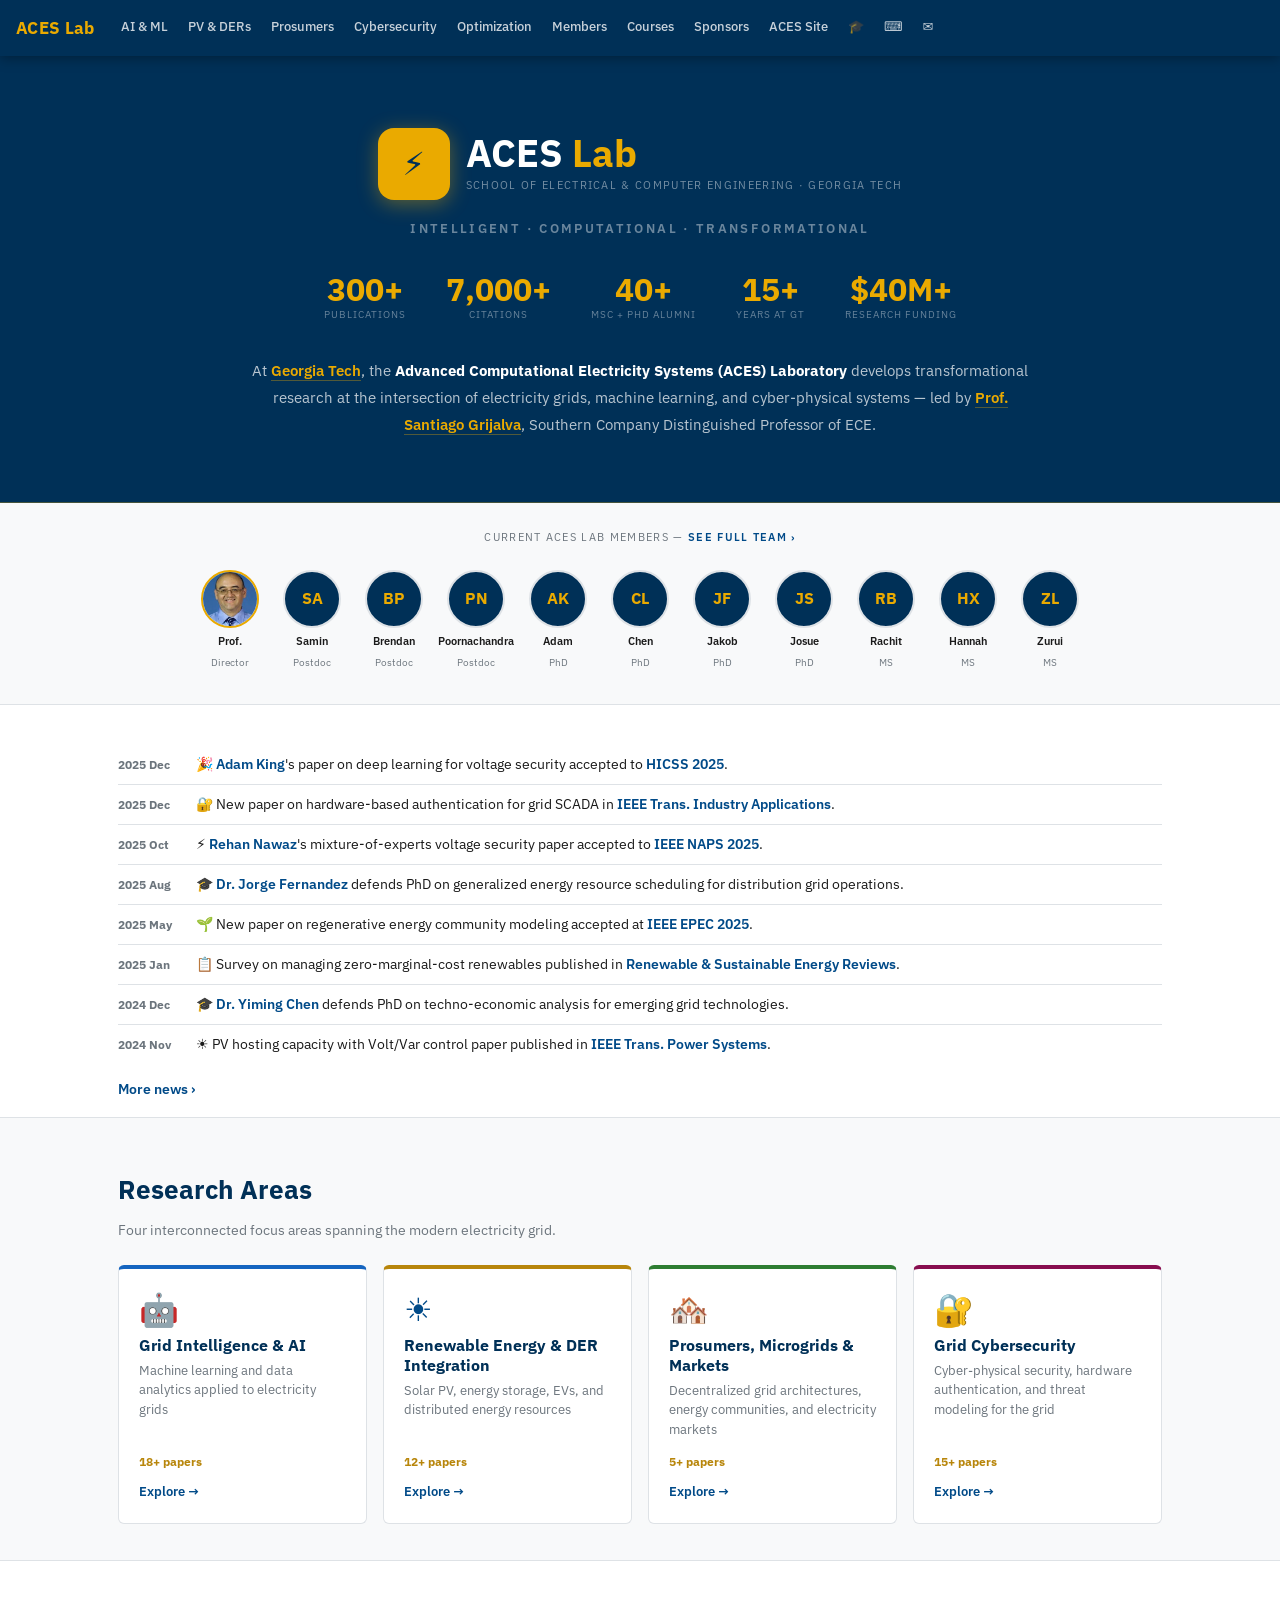
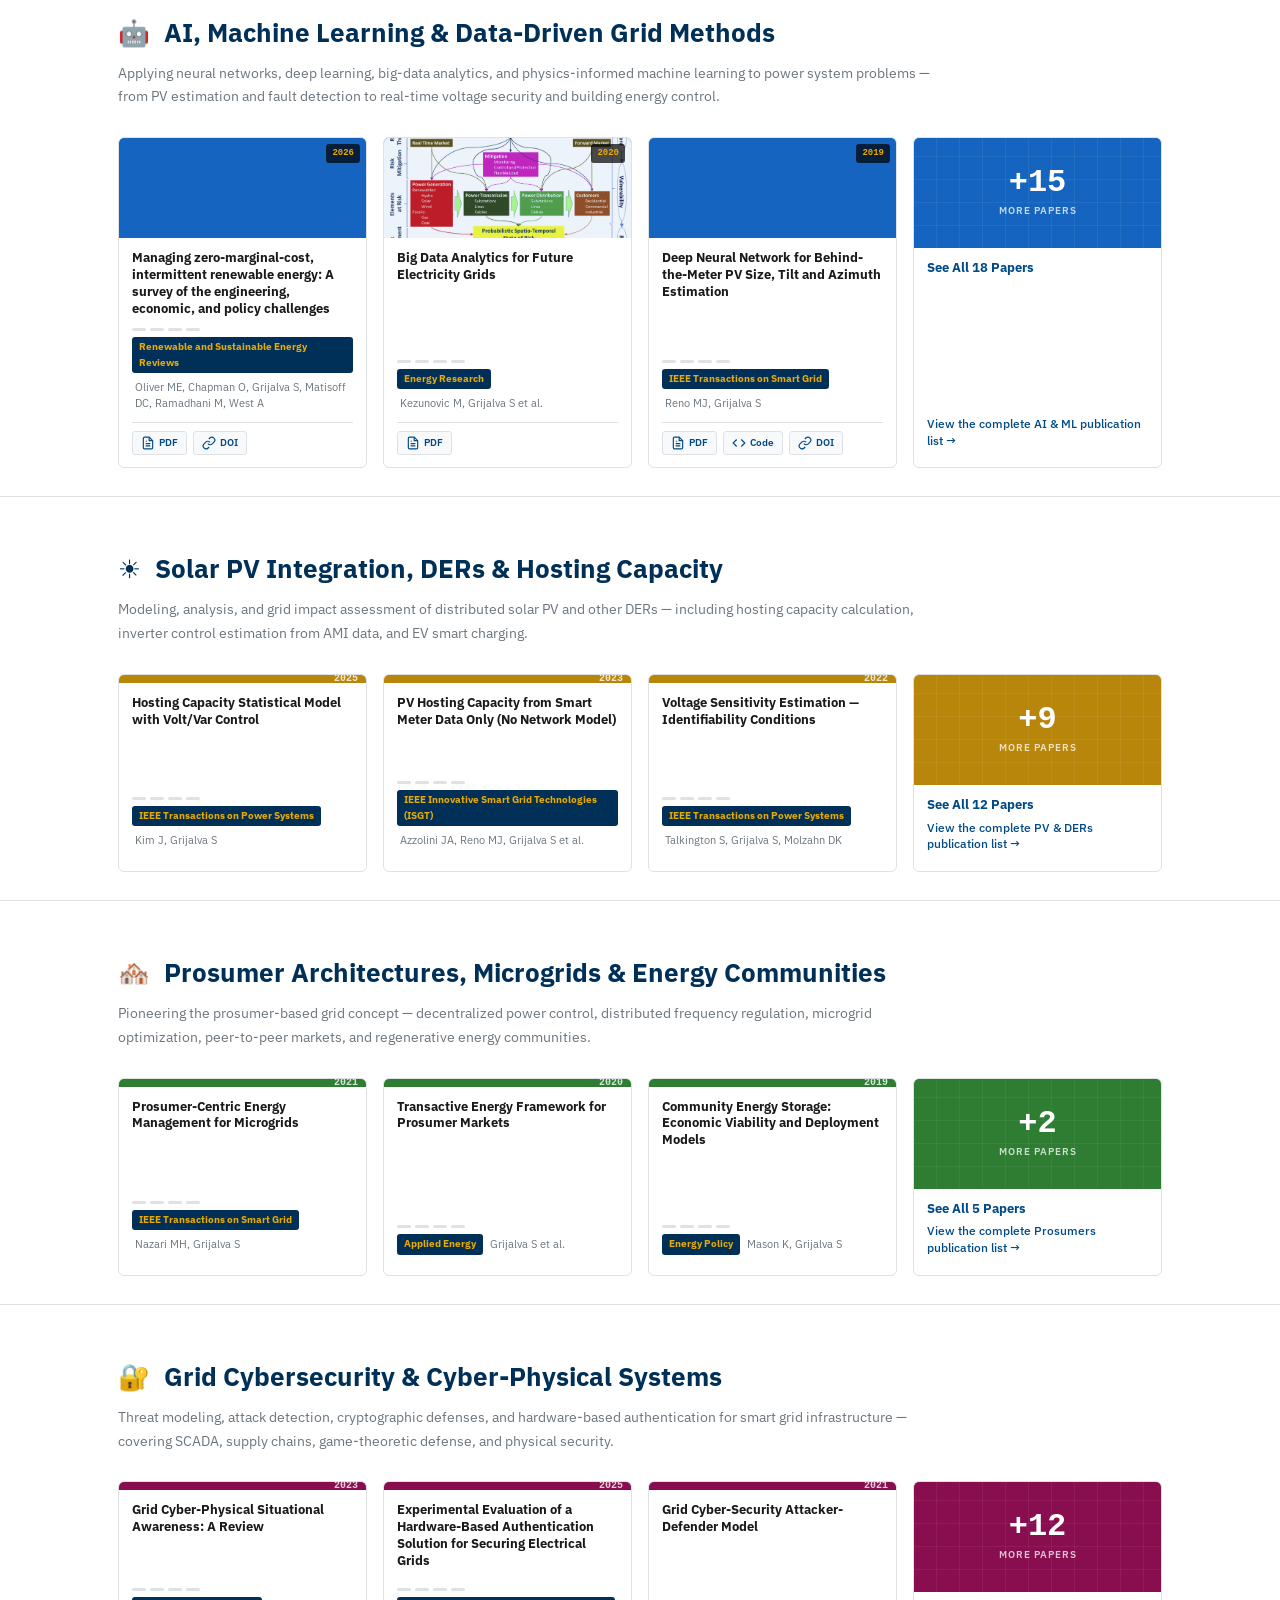
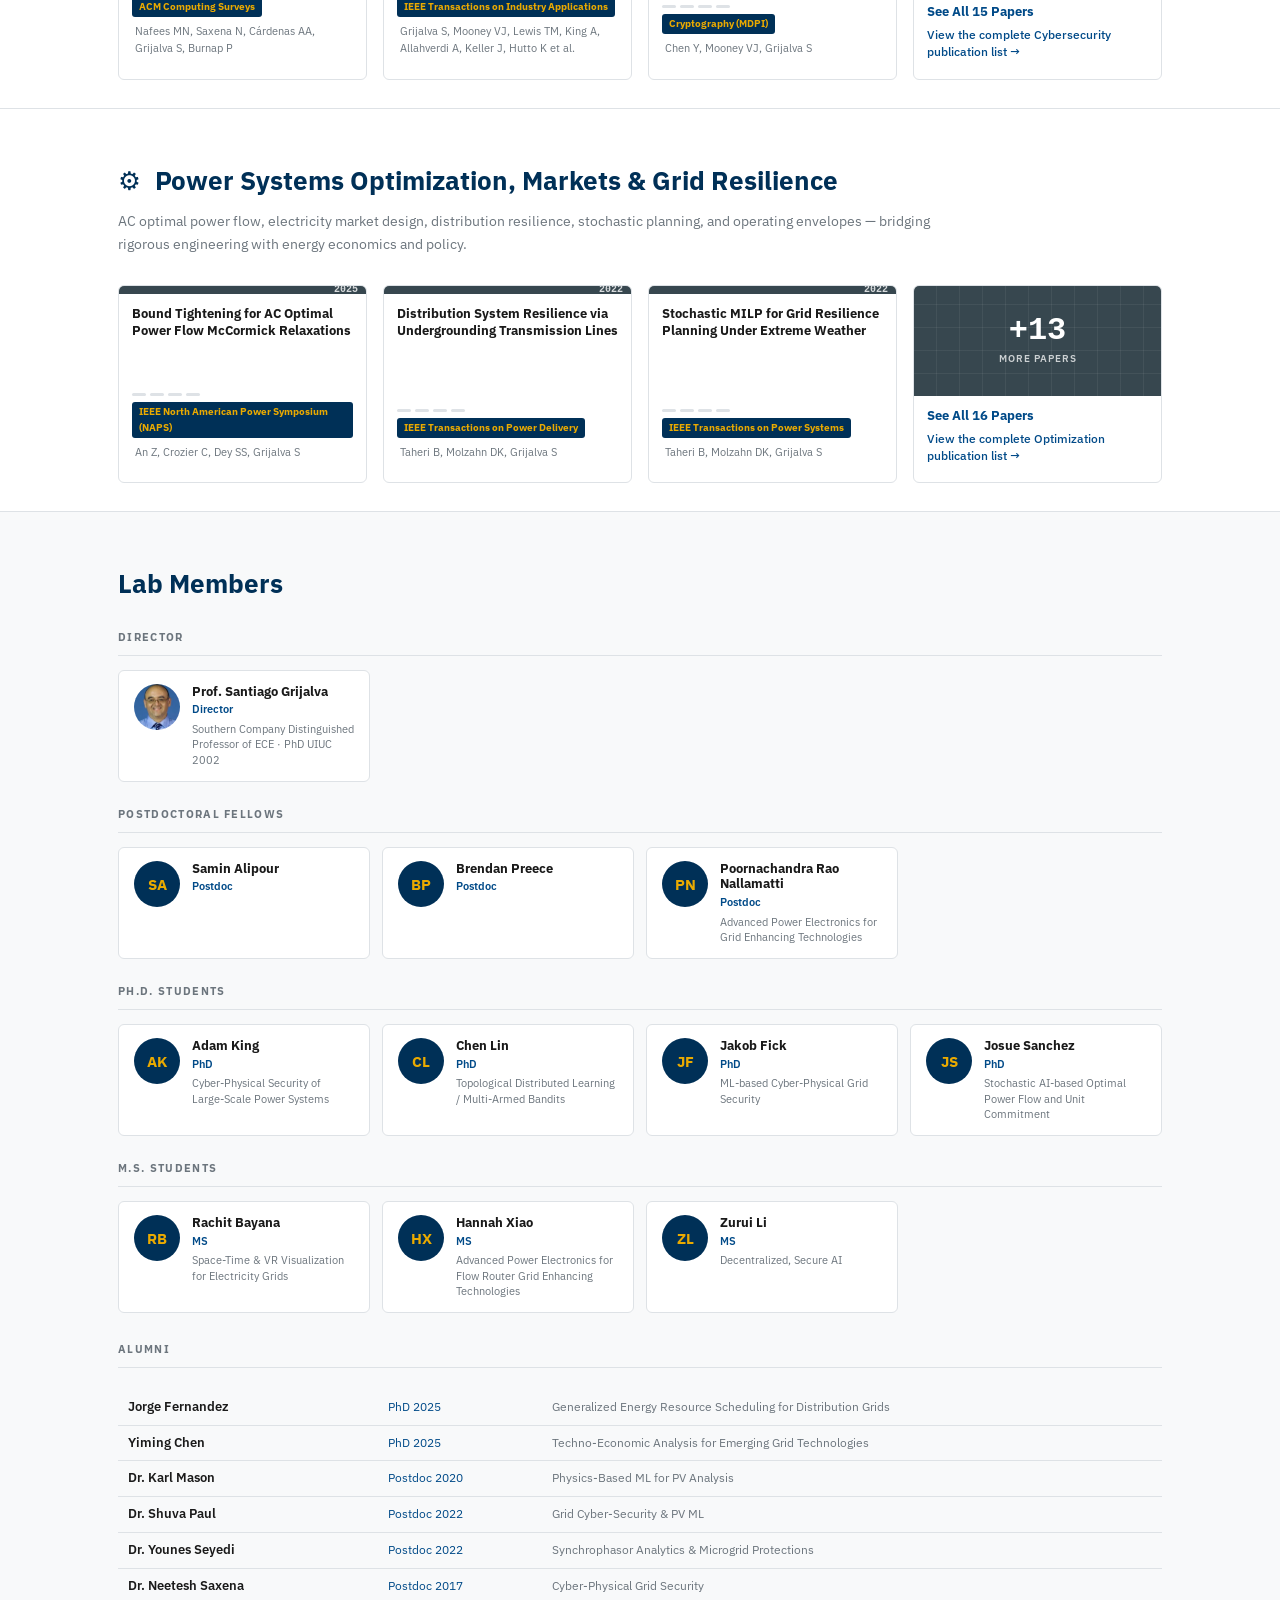
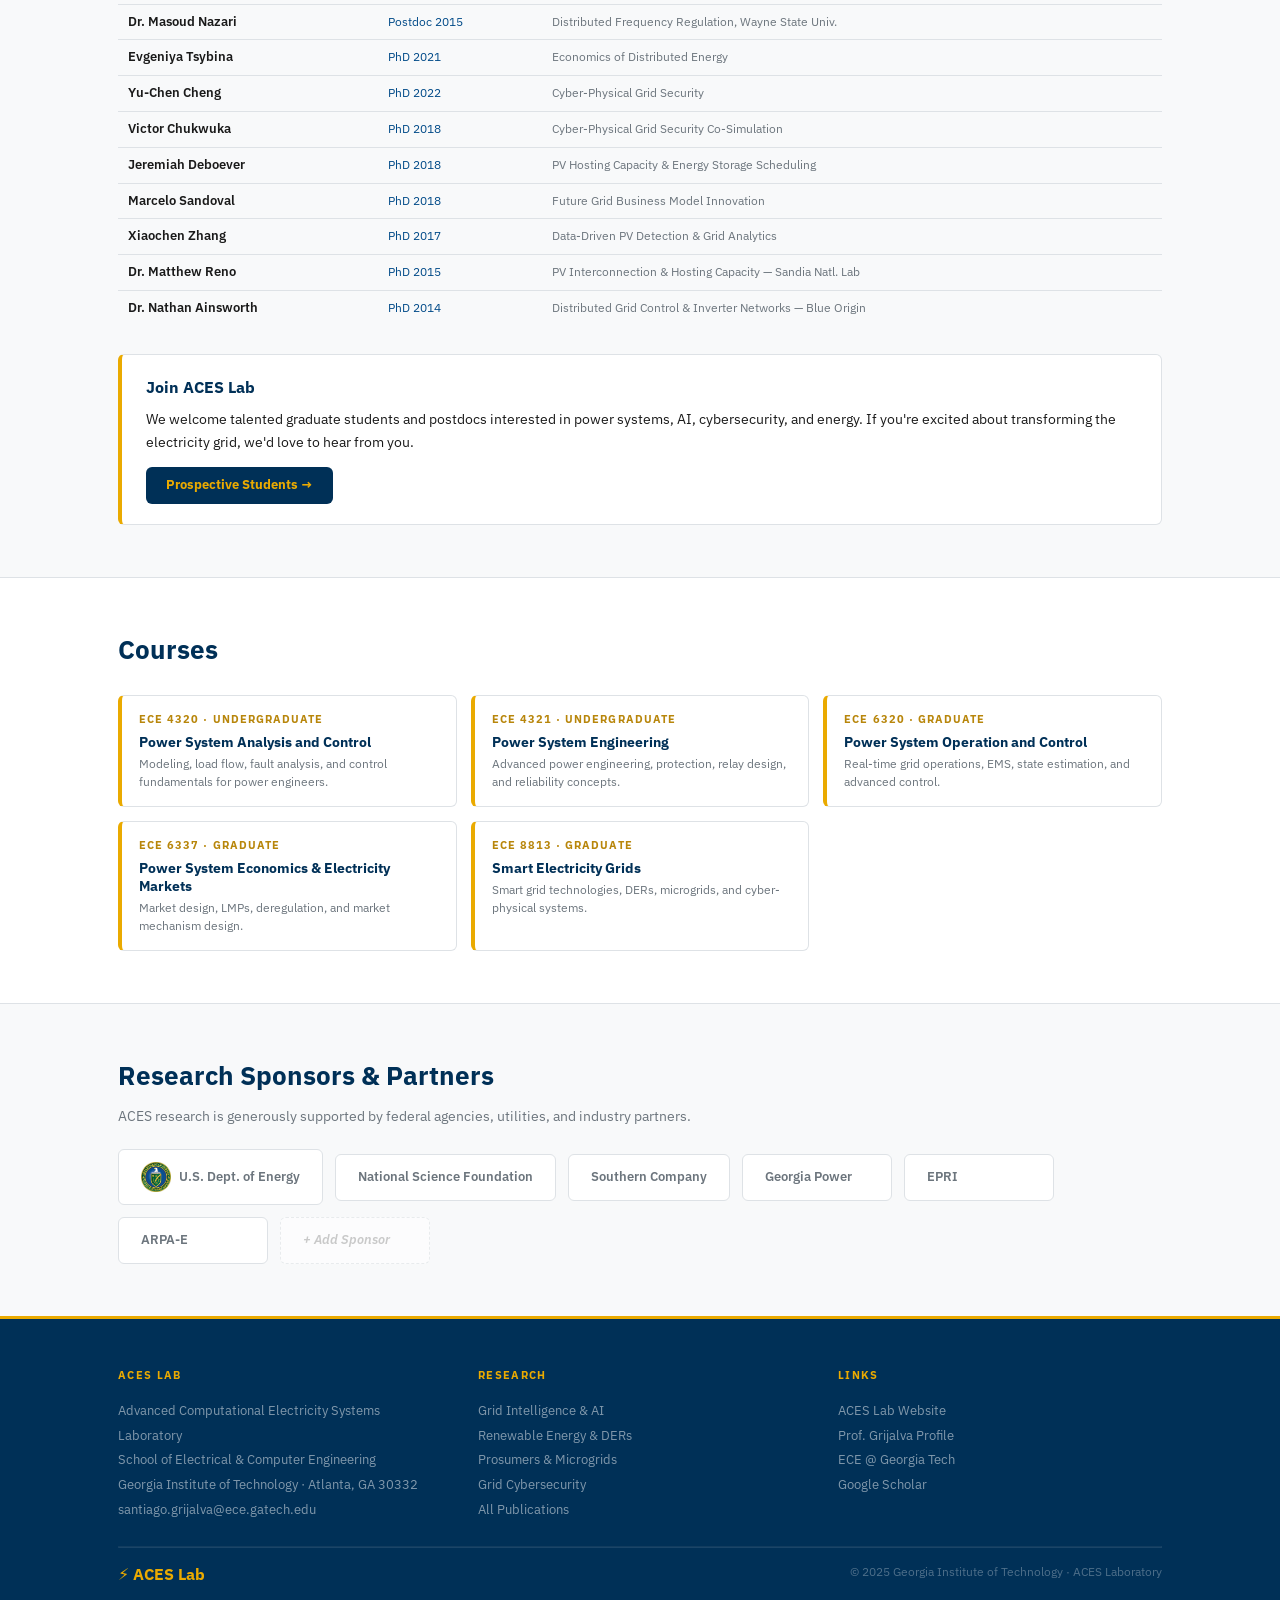
==== commit c3a57b82: "website fixes" ====
--- a/index.html
+++ b/index.html
@@ -83,7 +83,6 @@
 <section id="team">
   <div class="wrap">
     <h2 class="team-h2">Lab Members</h2>
-    <p class="team-sub"><a href="https://aces.ece.gatech.edu" target="_blank">See complete alumni list at the ACES website →</a></p>
     <div id="team-cards"></div>
     <div class="tgroup-label" style="margin-top:28px">Alumni</div>
     <div style="overflow-x:auto">
@@ -114,7 +113,7 @@
 <!-- SPONSORS -->
 <section id="sponsors">
   <div class="wrap">
-    <h2>Research Sponsors</h2>
+    <h2>Research Sponsors & Partners</h2>
     <p class="sdesc">ACES research is generously supported by federal agencies, utilities, and industry partners.</p>
     <div class="sgrid" id="sponsor-grid"></div>
   </div>
--- a/assets/css/style.css
+++ b/assets/css/style.css
@@ -1,6 +1,7 @@
 /* ============================================================
-   ACES Lab — assets/css/style.css
+   ACES Lab — assets/css/style.css (ENHANCED VERSION)
    Georgia Tech Navy (#003057) + Gold (#EAAA00)
+   With support for paper thumbnails and action buttons
    ============================================================ */
 
 :root {
@@ -114,35 +115,239 @@
 .research h2 span { margin-right: 8px; }
 .research .desc { font-size: 14px; color: var(--muted); max-width: 820px; line-height: 1.7; margin-bottom: 28px; }
 
-/* ── PAPER CARDS ─────────────────────────────────────────────── */
+/* ── PAPER CARDS (ENHANCED WITH IMAGES) ──────────────────────── */
 .pgrid { display: grid; grid-template-columns: repeat(auto-fill, minmax(205px, 1fr)); gap: 16px; }
-.pcard { background: #fff; border: 1px solid var(--border); border-radius: var(--r); overflow: hidden; display: flex; flex-direction: column; transition: box-shadow .18s, transform .18s; }
-.pcard:hover { box-shadow: 0 6px 20px rgba(0,0,0,.12); transform: translateY(-3px); }
-
-/* Colored top bar replaces image thumbnail */
-.pthumb-bar { height: 8px; flex-shrink: 0; display: flex; align-items: center; justify-content: flex-end; padding: 0 8px; }
-.pthumb-year { font-size: 10px; font-weight: 700; color: rgba(255,255,255,.8); font-family: 'IBM Plex Mono', monospace; }
-
-.pbody { padding: 12px 13px 12px; display: flex; flex-direction: column; flex: 1; }
-.ptitle { font-size: 13px; font-weight: 700; color: var(--text); line-height: 1.3; margin-bottom: 6px; flex: 1; }
-.psub { font-size: 11.5px; color: var(--muted); line-height: 1.45; margin-bottom: 6px; }
-.pdivider { display: flex; gap: 4px; margin: 4px 0 6px; }
-.pdivider i { display: inline-block; width: 14px; height: 3px; background: var(--border); border-radius: 2px; }
-.pbadges { display: flex; flex-wrap: wrap; gap: 4px; }
-.badge-venue { font-size: 10px; font-weight: 700; background: var(--navy); color: var(--gold); padding: 2px 7px; border-radius: 3px; }
-.badge-award { display: inline-block; font-size: 10px; font-weight: 700; background: #fff8e1; color: #6d4c00; border: 1px solid #f0c040; padding: 2px 7px; border-radius: 3px; margin-bottom: 4px; }
-.badge-author { font-size: 10.5px; color: var(--muted); padding: 2px 3px; }
-.pcard-link { display: inline-block; margin-top: 8px; font-size: 11px; font-weight: 600; color: var(--navy2); }
-.pcard-link:hover { color: var(--gold); }
+.pcard { 
+  background: #fff; 
+  border: 1px solid var(--border); 
+  border-radius: var(--r); 
+  overflow: hidden; 
+  display: flex; 
+  flex-direction: column; 
+  transition: box-shadow .18s, transform .18s; 
+}
+.pcard:hover { 
+  box-shadow: 0 6px 20px rgba(0,0,0,.12); 
+  transform: translateY(-3px); 
+}
+
+/* Paper thumbnail with image */
+.paper-thumb {
+  position: relative;
+  height: 120px;
+  background: var(--navy);
+  overflow: hidden;
+  flex-shrink: 0;
+}
+.paper-thumb img {
+  width: 100%;
+  height: 100%;
+  object-fit: cover;
+  opacity: 0.92;
+}
+.paper-year {
+  position: absolute;
+  top: 8px;
+  right: 8px;
+  background: rgba(0, 0, 0, 0.7);
+  color: var(--gold);
+  font-size: 10px;
+  font-weight: 700;
+  font-family: 'IBM Plex Mono', monospace;
+  padding: 3px 8px;
+  border-radius: 3px;
+}
+
+/* Preview thumbnail (slightly smaller for homepage) */
+.paper-thumb-preview {
+  position: relative;
+  height: 100px;
+  background: var(--navy);
+  overflow: hidden;
+  flex-shrink: 0;
+}
+.paper-thumb-preview img {
+  width: 100%;
+  height: 100%;
+  object-fit: cover;
+  opacity: 0.92;
+}
+.paper-thumb-preview .paper-year {
+  position: absolute;
+  top: 6px;
+  right: 6px;
+  background: rgba(0, 0, 0, 0.7);
+  color: var(--gold);
+  font-size: 9px;
+  font-weight: 700;
+  font-family: 'IBM Plex Mono', monospace;
+  padding: 2px 6px;
+  border-radius: 3px;
+}
+
+/* Colored top bar (for papers without images) */
+.pthumb-bar { 
+  height: 8px; 
+  flex-shrink: 0; 
+  display: flex; 
+  align-items: center; 
+  justify-content: flex-end; 
+  padding: 0 8px; 
+}
+.pthumb-year { 
+  font-size: 10px; 
+  font-weight: 700; 
+  color: rgba(255,255,255,.8); 
+  font-family: 'IBM Plex Mono', monospace; 
+}
+
+.pbody { 
+  padding: 12px 13px 12px; 
+  display: flex; 
+  flex-direction: column; 
+  flex: 1; 
+}
+.ptitle { 
+  font-size: 13px; 
+  font-weight: 700; 
+  color: var(--text); 
+  line-height: 1.3; 
+  margin-bottom: 6px; 
+  flex: 1; 
+}
+.psub { 
+  font-size: 11.5px; 
+  color: var(--muted); 
+  line-height: 1.45; 
+  margin-bottom: 6px; 
+}
+.pdivider { 
+  display: flex; 
+  gap: 4px; 
+  margin: 4px 0 6px; 
+}
+.pdivider i { 
+  display: inline-block; 
+  width: 14px; 
+  height: 3px; 
+  background: var(--border); 
+  border-radius: 2px; 
+}
+.pbadges { 
+  display: flex; 
+  flex-wrap: wrap; 
+  gap: 4px; 
+  margin-bottom: 8px;
+}
+.badge-venue { 
+  font-size: 10px; 
+  font-weight: 700; 
+  background: var(--navy); 
+  color: var(--gold); 
+  padding: 2px 7px; 
+  border-radius: 3px; 
+}
+.badge-award { 
+  display: inline-block; 
+  font-size: 10px; 
+  font-weight: 700; 
+  background: #fff8e1; 
+  color: #6d4c00; 
+  border: 1px solid #f0c040; 
+  padding: 2px 7px; 
+  border-radius: 3px; 
+  margin-bottom: 4px; 
+}
+.badge-author { 
+  font-size: 10.5px; 
+  color: var(--muted); 
+  padding: 2px 3px; 
+}
+
+/* Paper action buttons (PDF, Code, Project, etc.) */
+.paper-actions {
+  display: flex;
+  flex-wrap: wrap;
+  gap: 6px;
+  margin-top: auto;
+  padding-top: 8px;
+  border-top: 1px solid var(--border);
+}
+.paper-action {
+  display: inline-flex;
+  align-items: center;
+  gap: 4px;
+  font-size: 10px;
+  font-weight: 600;
+  color: var(--navy2);
+  background: var(--off);
+  border: 1px solid var(--border);
+  padding: 3px 8px;
+  border-radius: 3px;
+  transition: all .15s;
+}
+.paper-action:hover {
+  background: var(--navy);
+  color: var(--gold);
+  border-color: var(--navy);
+}
+.paper-action svg {
+  flex-shrink: 0;
+}
+
+.pcard-link { 
+  display: inline-block; 
+  margin-top: 8px; 
+  font-size: 11px; 
+  font-weight: 600; 
+  color: var(--navy2); 
+}
+.pcard-link:hover { 
+  color: var(--gold); 
+}
 
 /* See-more tile */
 .pcard-seemore { cursor: pointer; }
-.seemore-thumb { height: 8px; /* same as bar, but bigger visual */ position: relative; height: 110px; display: flex; flex-direction: column; align-items: center; justify-content: center; gap: 4px; }
-.pthumb-grid { position: absolute; inset: 0; background-image: repeating-linear-gradient(0deg,transparent,transparent 22px,rgba(255,255,255,.06) 22px,rgba(255,255,255,.06) 23px), repeating-linear-gradient(90deg,transparent,transparent 22px,rgba(255,255,255,.06) 22px,rgba(255,255,255,.06) 23px); }
-.seemore-count { font-family: 'IBM Plex Mono', monospace; font-size: 2rem; font-weight: 700; color: #fff; line-height: 1; position: relative; z-index: 1; }
-.seemore-label { font-size: 10px; font-weight: 600; letter-spacing: .1em; text-transform: uppercase; color: rgba(255,255,255,.75); position: relative; z-index: 1; }
-.seemore-title { color: var(--navy2) !important; }
-.pcard-seemore .psub { color: var(--navy2); font-weight: 500; }
+.seemore-thumb { 
+  height: 8px; /* same as bar, but bigger visual */ 
+  position: relative; 
+  height: 110px; 
+  display: flex; 
+  flex-direction: column; 
+  align-items: center; 
+  justify-content: center; 
+  gap: 4px; 
+}
+.pthumb-grid { 
+  position: absolute; 
+  inset: 0; 
+  background-image: repeating-linear-gradient(0deg,transparent,transparent 22px,rgba(255,255,255,.06) 22px,rgba(255,255,255,.06) 23px), repeating-linear-gradient(90deg,transparent,transparent 22px,rgba(255,255,255,.06) 22px,rgba(255,255,255,.06) 23px); 
+}
+.seemore-count { 
+  font-family: 'IBM Plex Mono', monospace; 
+  font-size: 2rem; 
+  font-weight: 700; 
+  color: #fff; 
+  line-height: 1; 
+  position: relative; 
+  z-index: 1; 
+}
+.seemore-label { 
+  font-size: 10px; 
+  font-weight: 600; 
+  letter-spacing: .1em; 
+  text-transform: uppercase; 
+  color: rgba(255,255,255,.75); 
+  position: relative; 
+  z-index: 1; 
+}
+.seemore-title { 
+  color: var(--navy2) !important; 
+}
+.pcard-seemore .psub { 
+  color: var(--navy2); 
+  font-weight: 500; 
+}
 
 /* ── TEAM FULL ───────────────────────────────────────────────── */
 #team { background: var(--off); padding: 52px 0; border-top: 1px solid var(--border); }
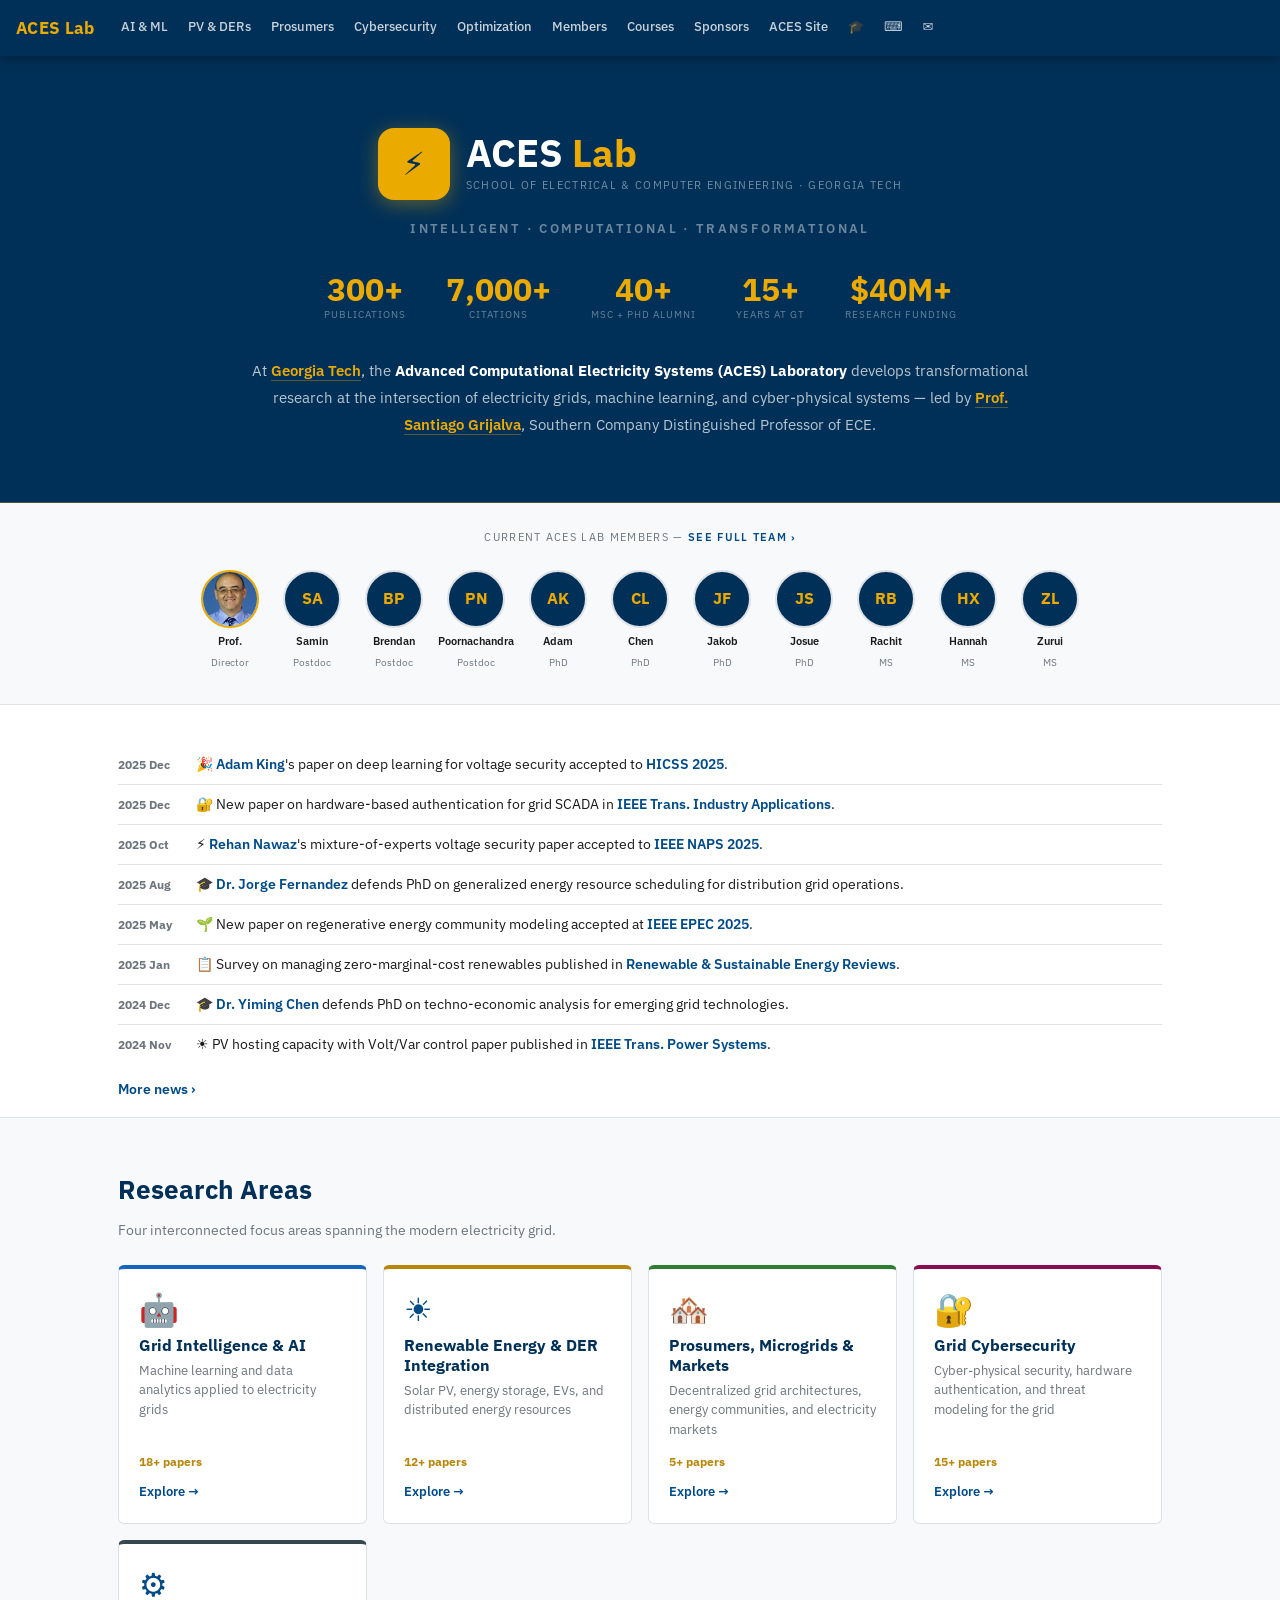
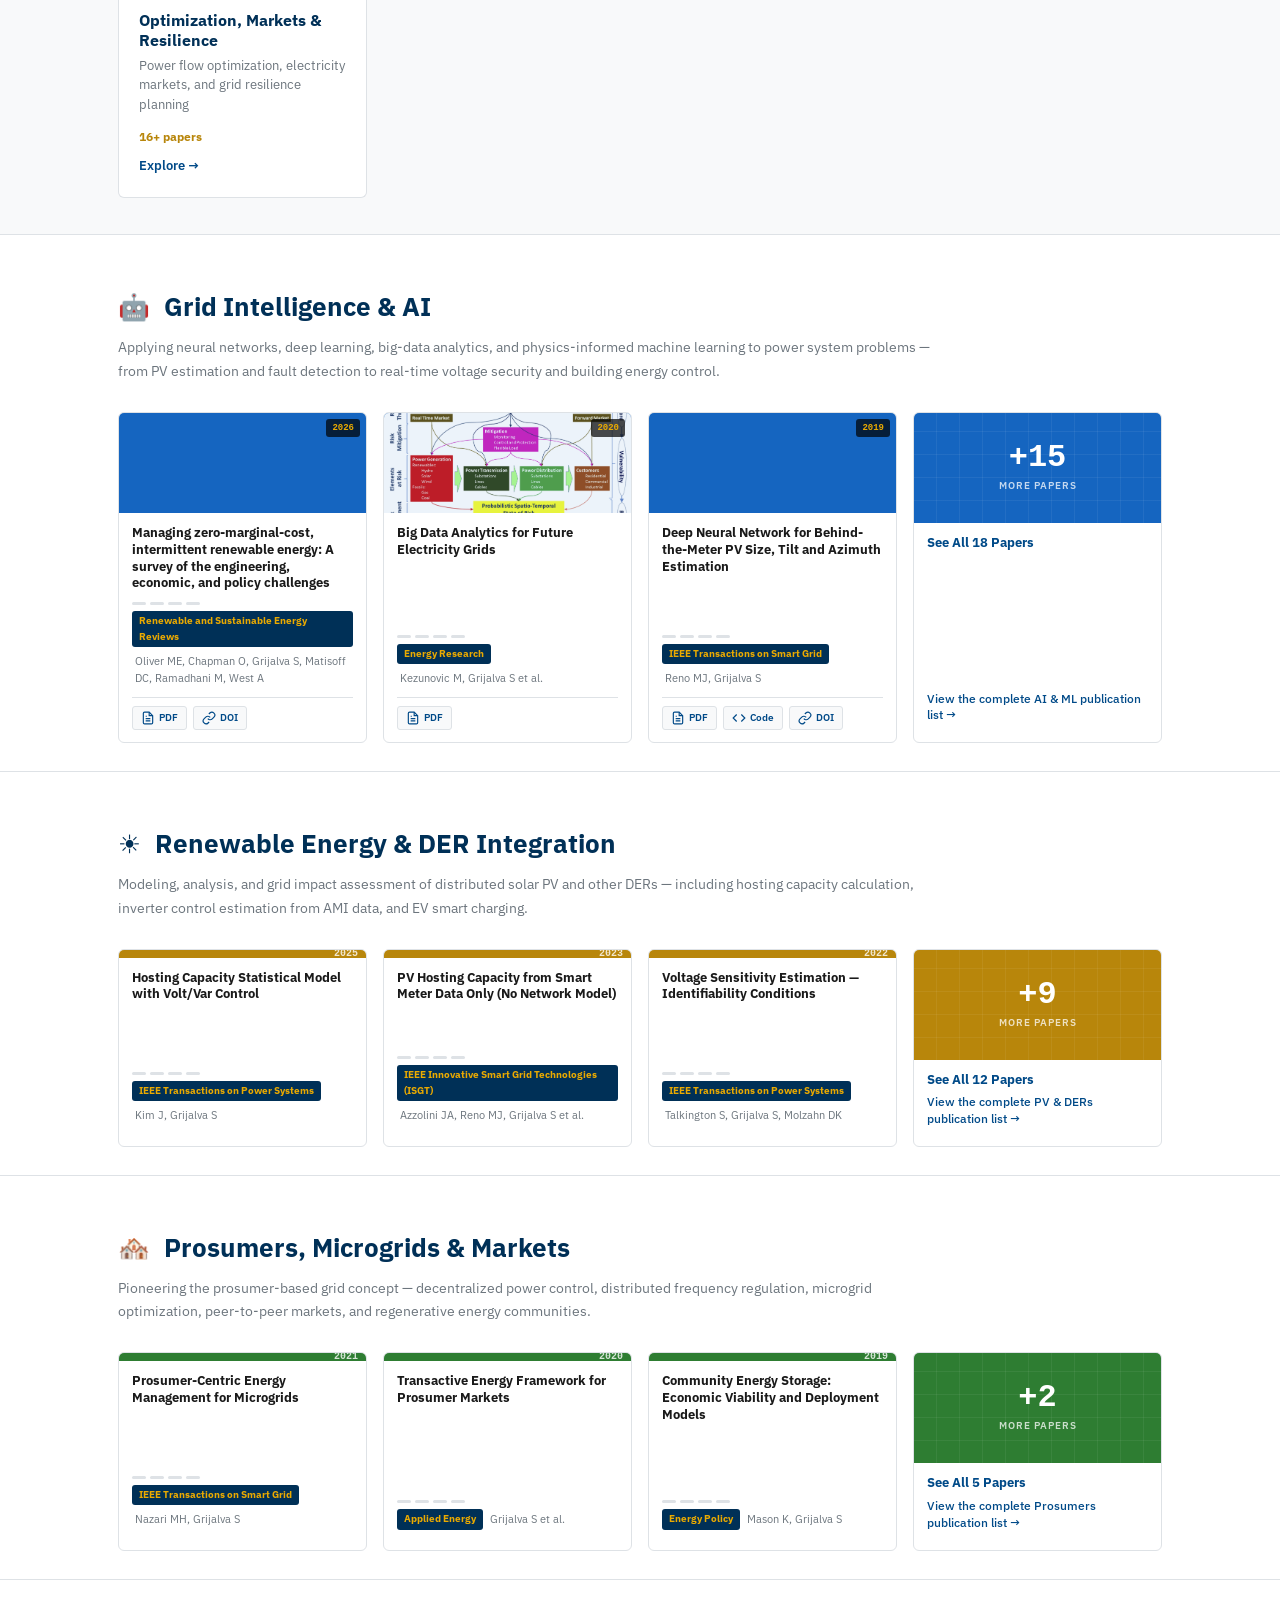
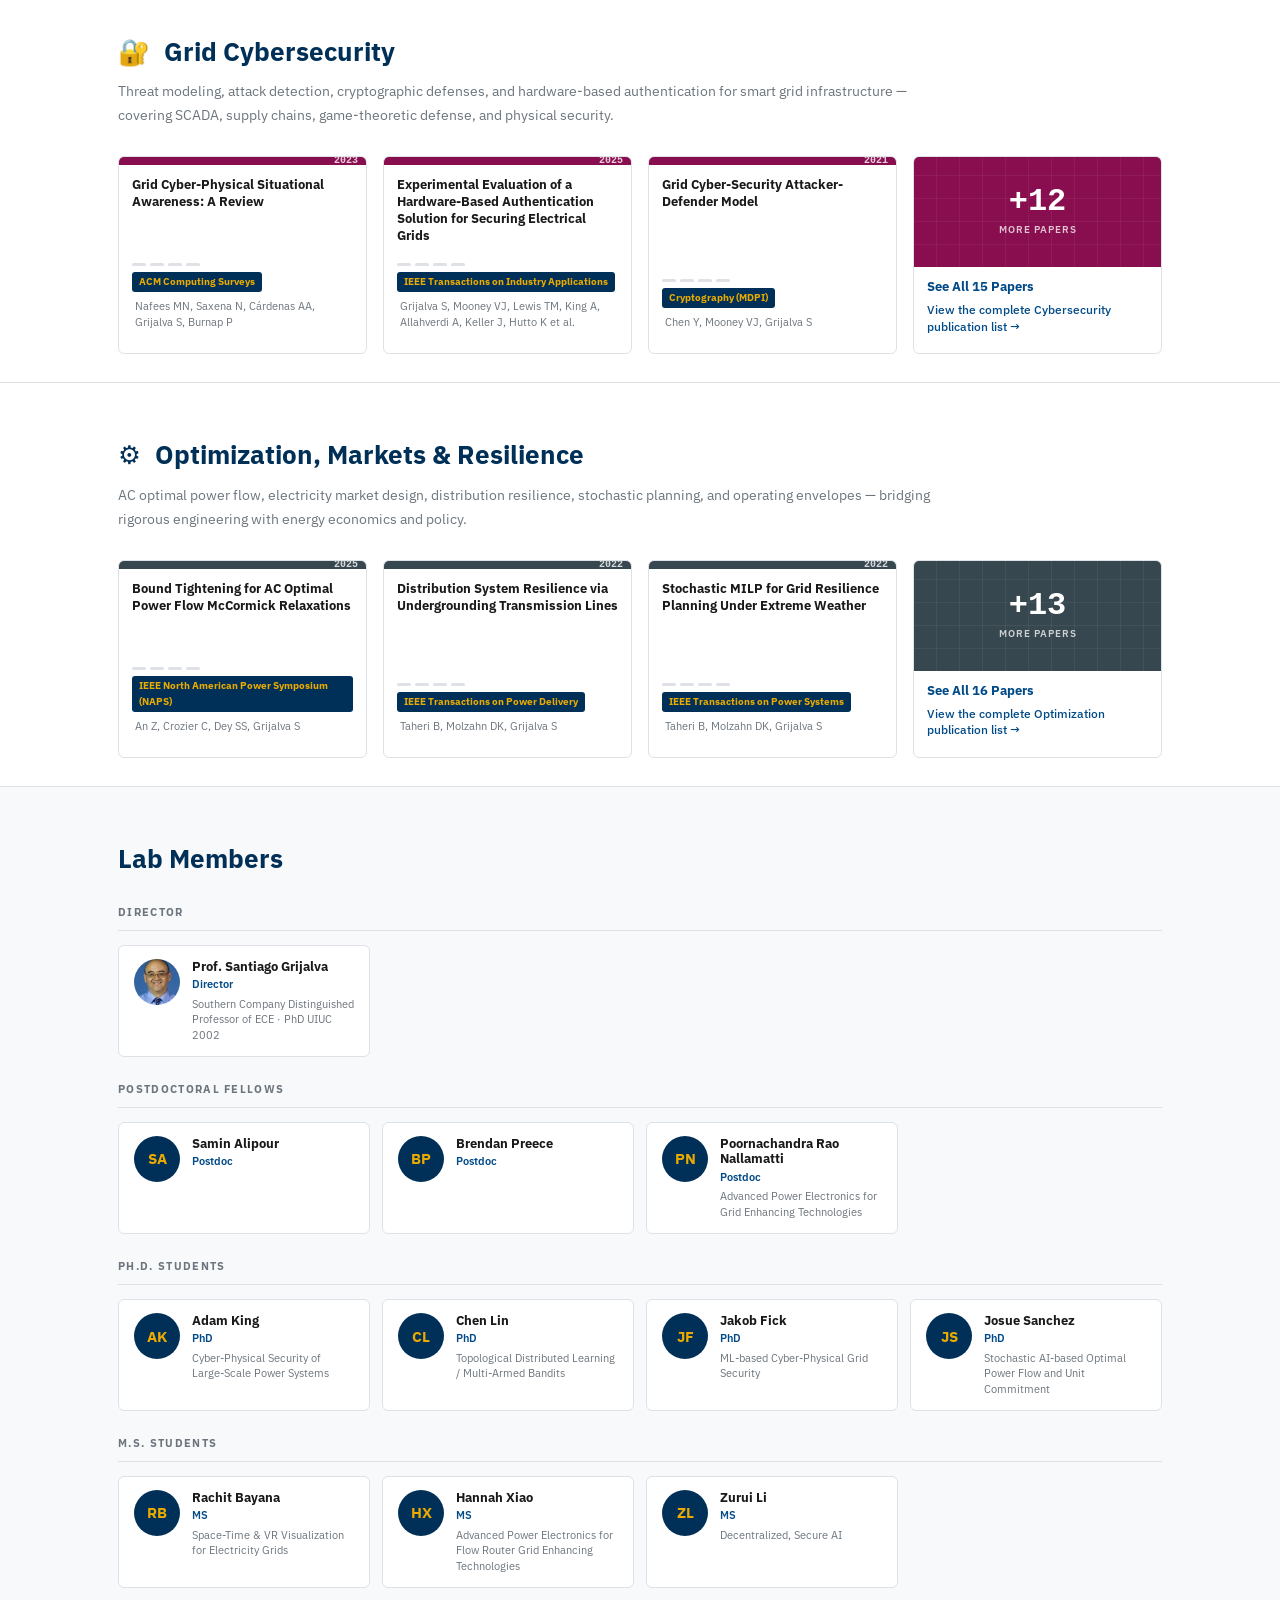
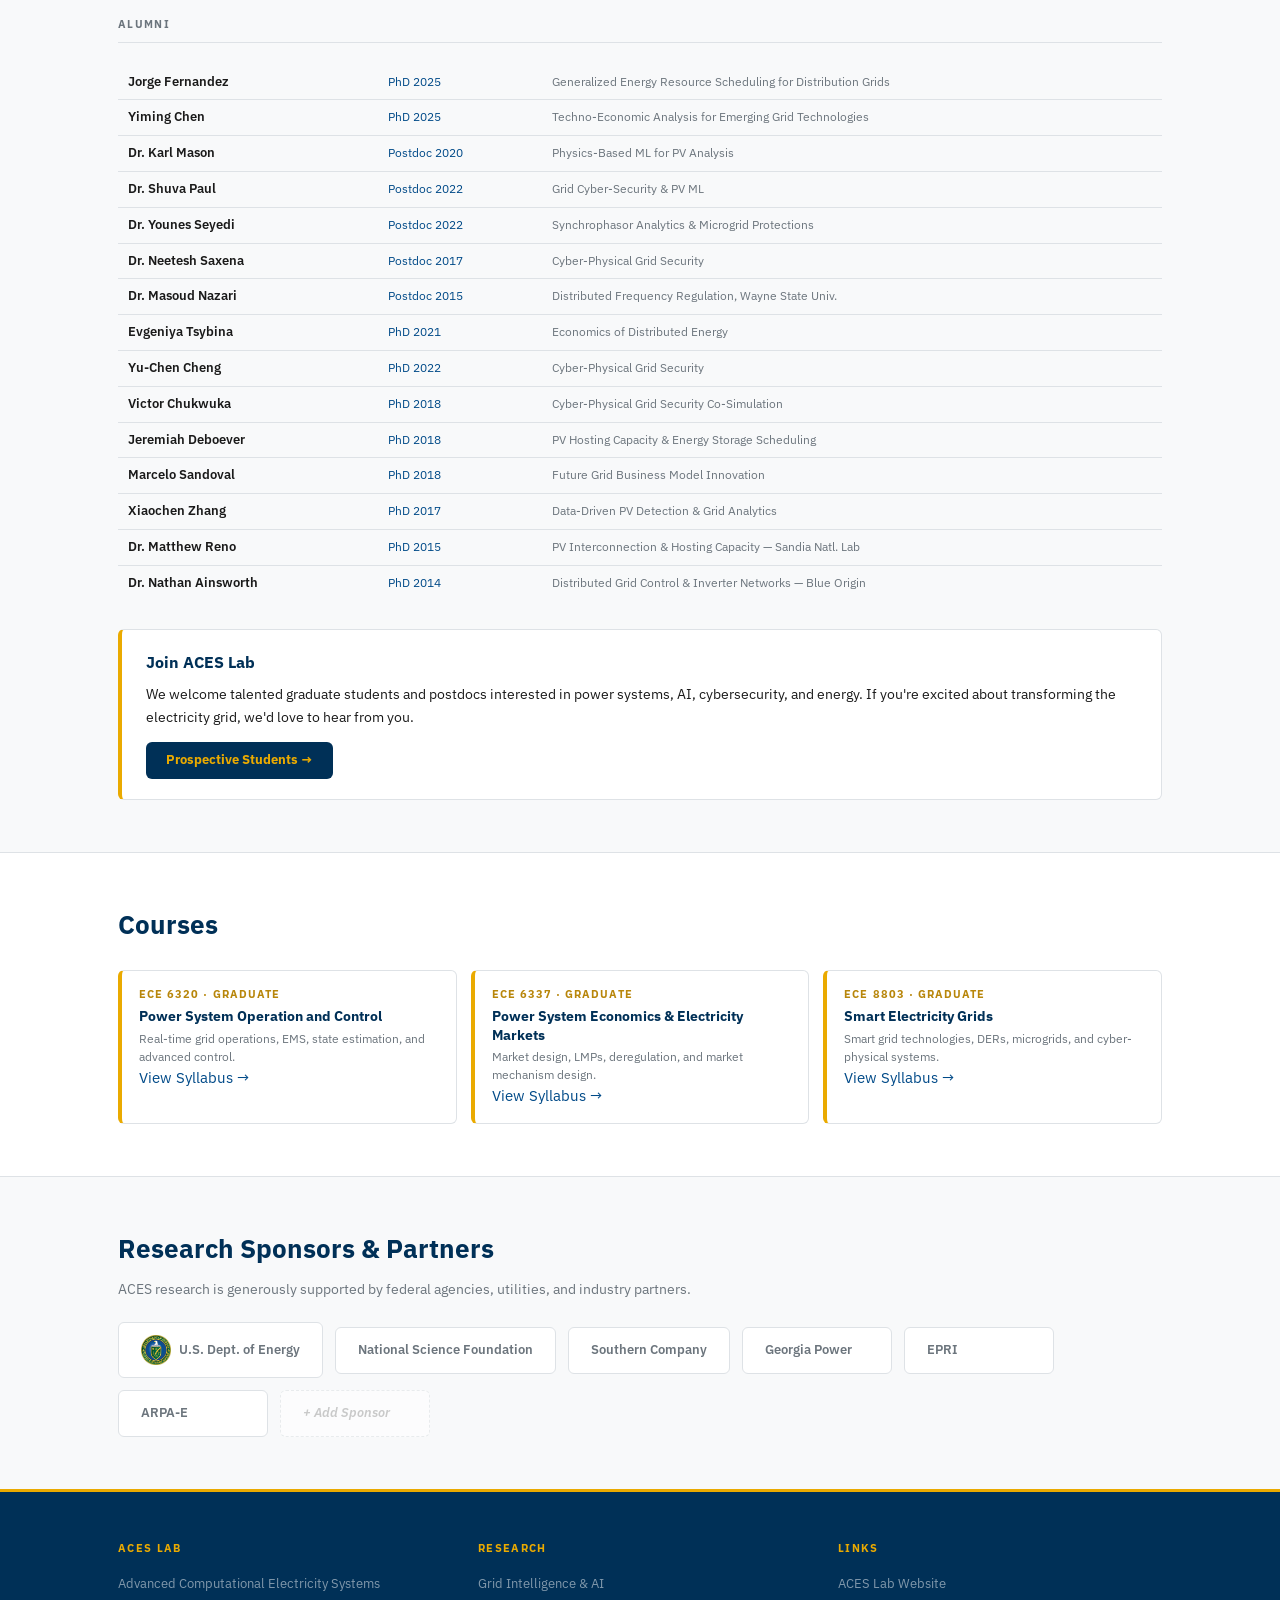
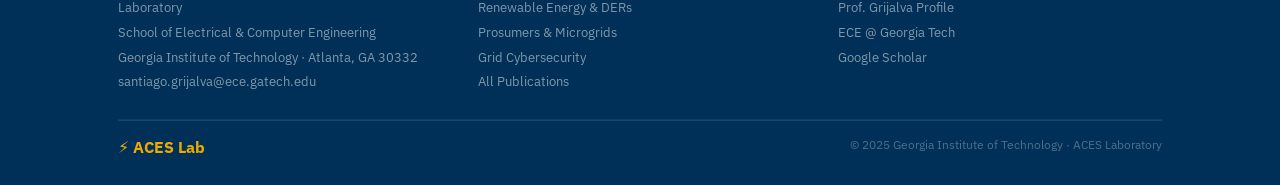
==== commit 53cf11e7: "courses syllabus" ====
--- a/index.html
+++ b/index.html
@@ -63,7 +63,7 @@
 <section id="news">
   <div class="wrap">
     <div id="news-list"></div>
-    <p class="more-news"><a href="#">More news ›</a></p>
+    <p class="more-news"><a href="news.html"">More news ›</a></p>
   </div>
 </section>
 
@@ -91,7 +91,7 @@
     <div class="join-box">
       <h3>Join ACES Lab</h3>
       <p>We welcome talented graduate students and postdocs interested in power systems, AI, cybersecurity, and energy. If you're excited about transforming the electricity grid, we'd love to hear from you.</p>
-      <a class="btn-navy" href="https://aces.ece.gatech.edu/aces-areas-of-interest-for-prospective-graduate-students/" target="_blank">Prospective Students →</a>
+      <a class="btn-navy" href="prospective.html" target="_blank">Prospective Students →</a>
     </div>
   </div>
 </section>
@@ -100,12 +100,42 @@
 <section id="courses">
   <div class="wrap">
     <h2>Courses</h2>
+
     <div class="cgrid">
-      <div class="ccard"><div class="ccode">ECE 4320 · Undergraduate</div><div class="cname">Power System Analysis and Control</div><div class="cdesc">Modeling, load flow, fault analysis, and control fundamentals for power engineers.</div></div>
-      <div class="ccard"><div class="ccode">ECE 4321 · Undergraduate</div><div class="cname">Power System Engineering</div><div class="cdesc">Advanced power engineering, protection, relay design, and reliability concepts.</div></div>
-      <div class="ccard"><div class="ccode">ECE 6320 · Graduate</div><div class="cname">Power System Operation and Control</div><div class="cdesc">Real-time grid operations, EMS, state estimation, and advanced control.</div></div>
-      <div class="ccard"><div class="ccode">ECE 6337 · Graduate</div><div class="cname">Power System Economics &amp; Electricity Markets</div><div class="cdesc">Market design, LMPs, deregulation, and market mechanism design.</div></div>
-      <div class="ccard"><div class="ccode">ECE 8813 · Graduate</div><div class="cname">Smart Electricity Grids</div><div class="cdesc">Smart grid technologies, DERs, microgrids, and cyber-physical systems.</div></div>
+
+      <div class="ccard">
+        <div class="ccode">ECE 6320 · Graduate</div>
+        <div class="cname">Power System Operation and Control</div>
+        <div class="cdesc">
+          Real-time grid operations, EMS, state estimation, and advanced control.
+        </div>
+        <a class="syllabus-link" href="assets/pdfs/courses/ECE6320.pdf" target="_blank">
+          View Syllabus →
+        </a>
+      </div>
+
+      <div class="ccard">
+        <div class="ccode">ECE 6337 · Graduate</div>
+        <div class="cname">Power System Economics &amp; Electricity Markets</div>
+        <div class="cdesc">
+          Market design, LMPs, deregulation, and market mechanism design.
+        </div>
+        <a class="syllabus-link" href="assets/pdfs/courses/ECE6337.pdf" target="_blank">
+          View Syllabus →
+        </a>
+      </div>
+
+      <div class="ccard">
+        <div class="ccode">ECE 8803 · Graduate</div>
+        <div class="cname">Smart Electricity Grids</div>
+        <div class="cdesc">
+          Smart grid technologies, DERs, microgrids, and cyber-physical systems.
+        </div>
+        <a class="syllabus-link" href="assets/pdfs/courses/ECE8803.pdf" target="_blank">
+          View Syllabus →
+        </a>
+      </div>
+
     </div>
   </div>
 </section>
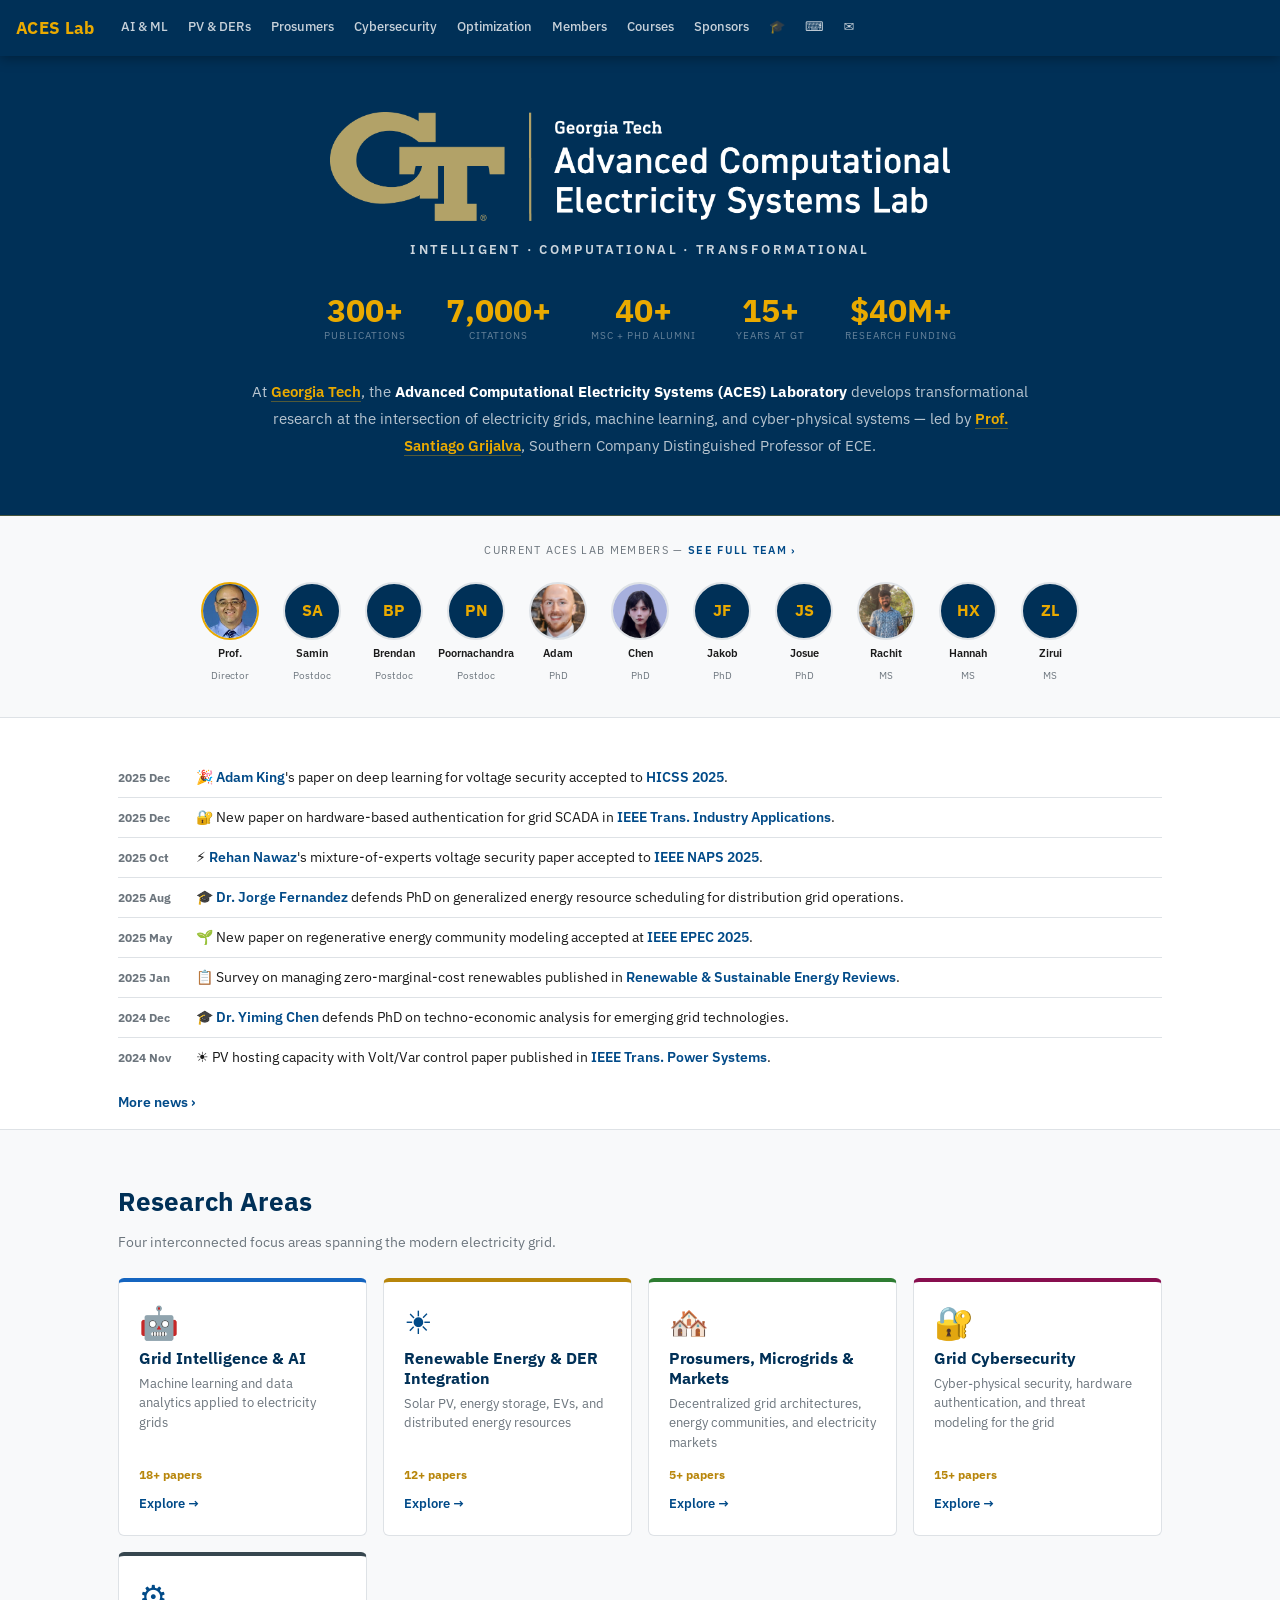
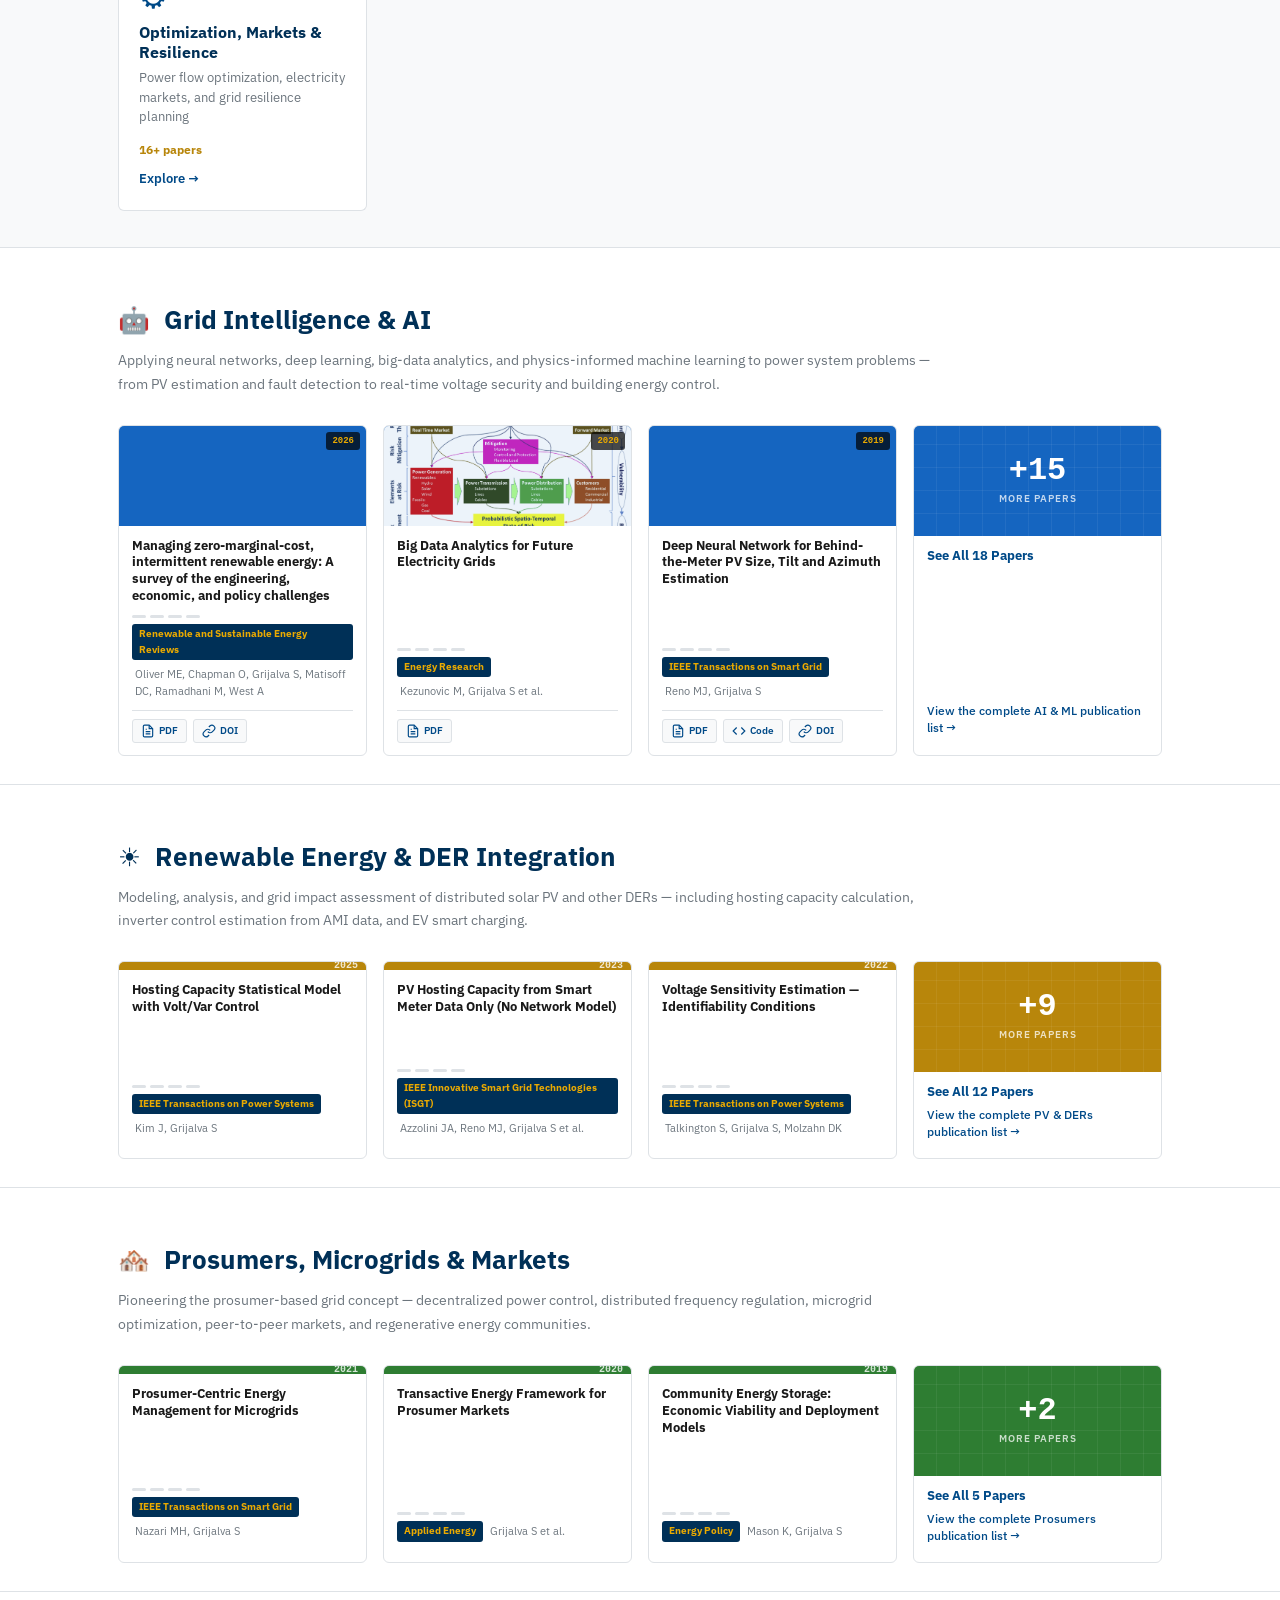
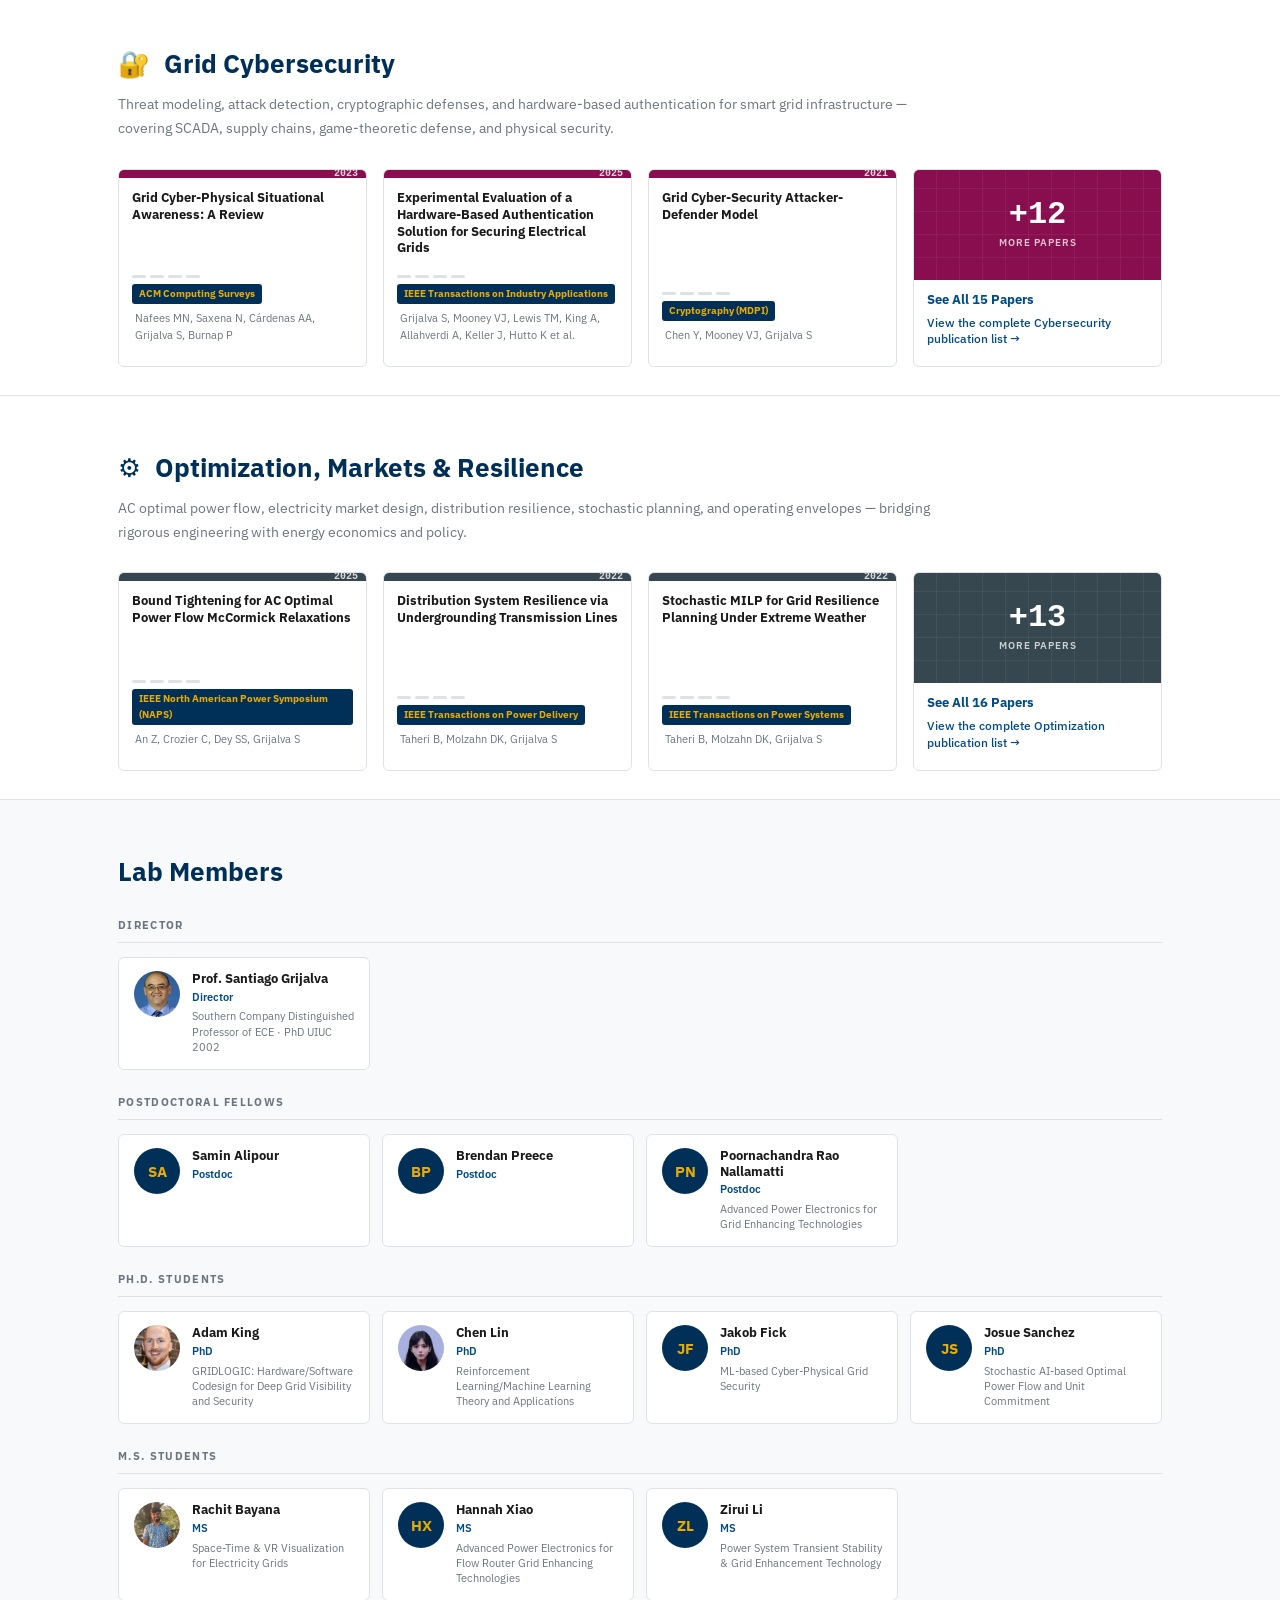
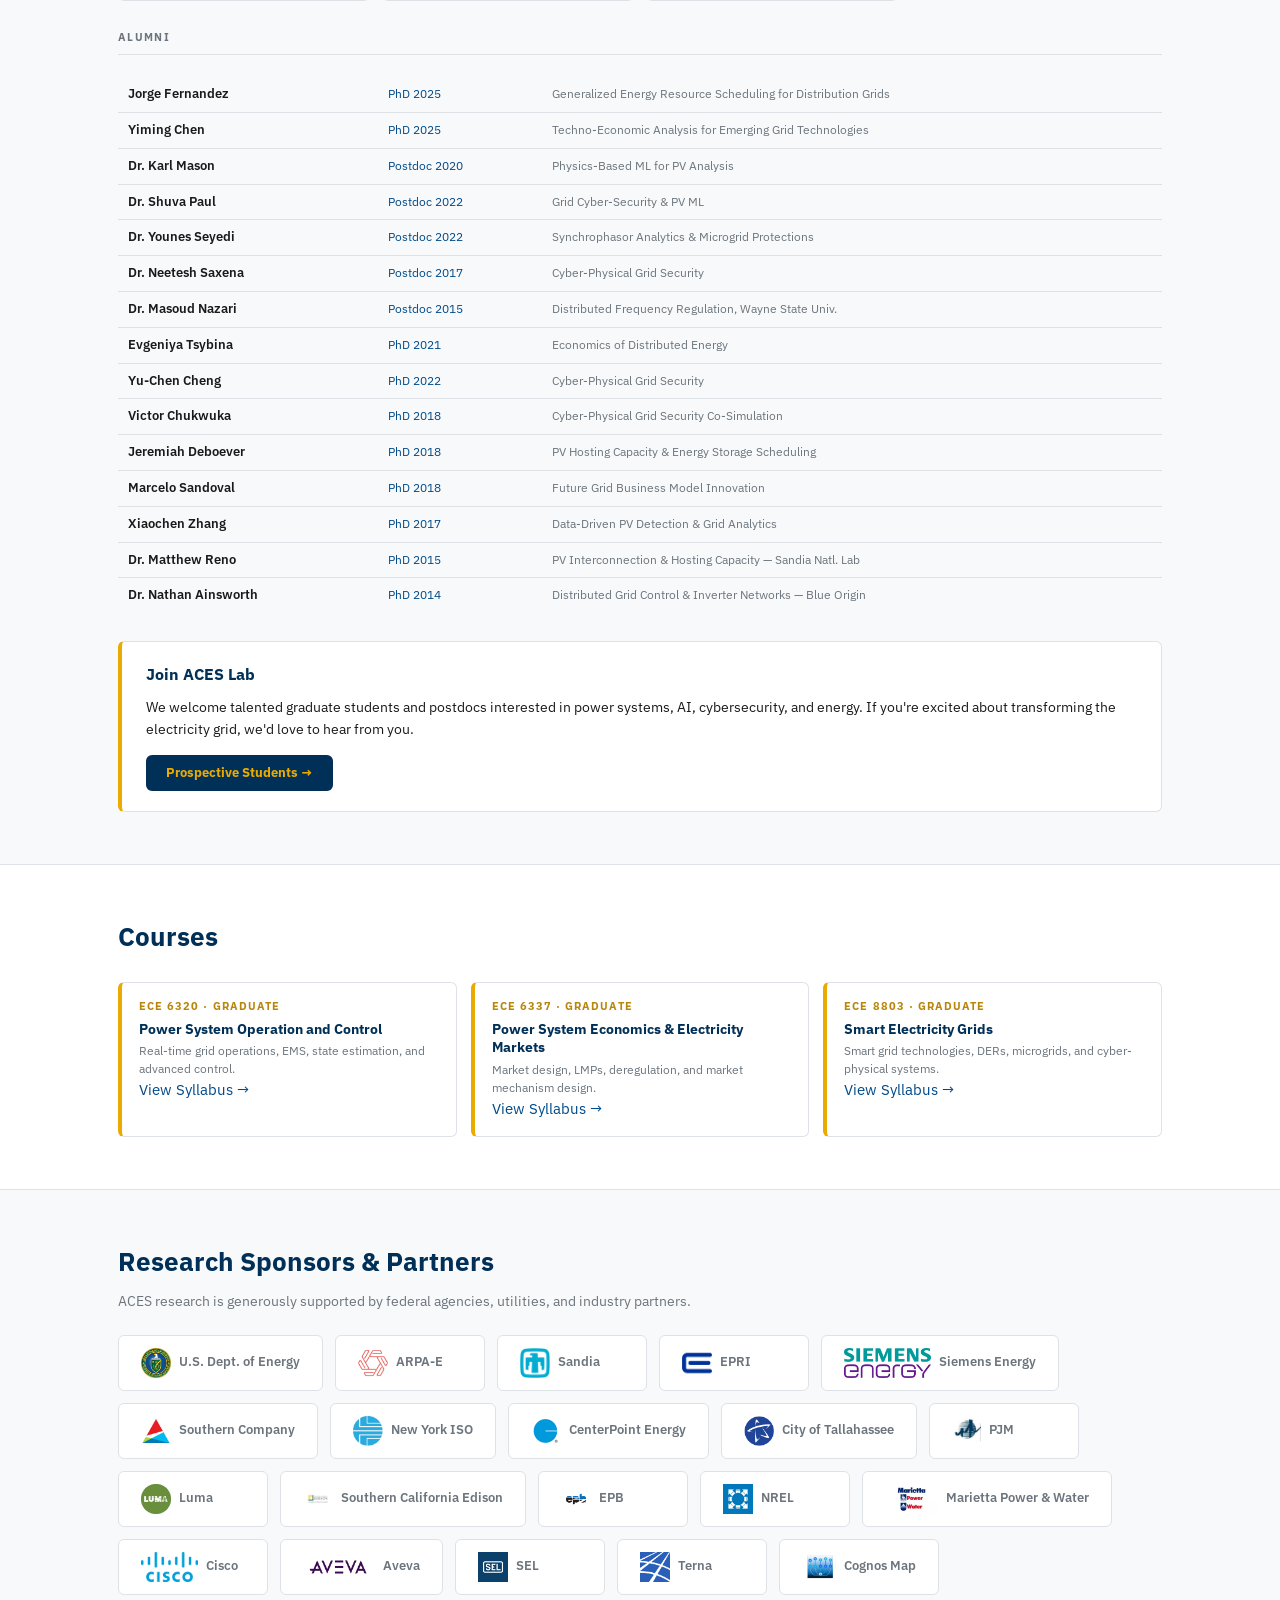
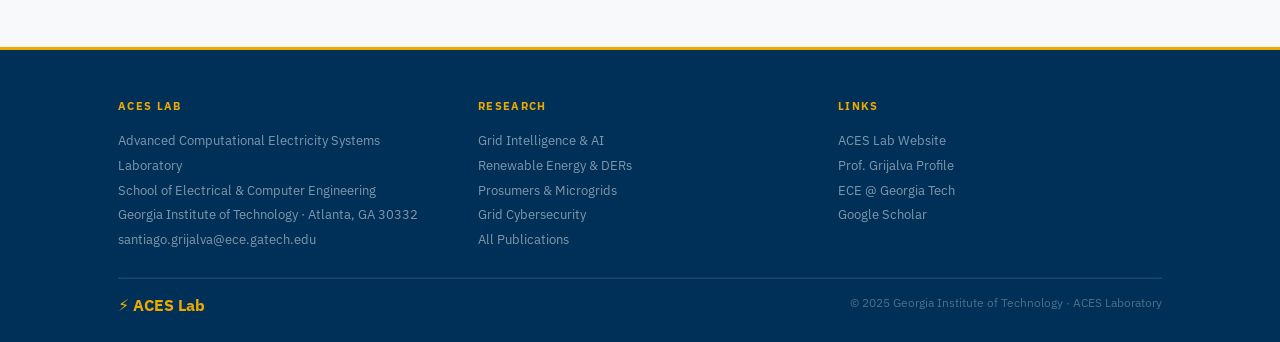
==== commit 1b627a8f: "logo update" ====
--- a/index.html
+++ b/index.html
@@ -20,7 +20,6 @@
       <a href="#team">Members</a>
       <a href="#courses">Courses</a>
       <a href="#sponsors">Sponsors</a>
-      <a href="https://aces.ece.gatech.edu" target="_blank">ACES Site</a>
     </span>
     <span class="nav-icons">
       <a href="https://scholar.google.com/citations?user=MK-6O2oAAAAJ" target="_blank" title="Google Scholar">🎓</a>
@@ -33,12 +32,12 @@
 <!-- HERO -->
 <section id="page-top">
   <div class="wrap">
-    <div class="hero-logo">
-      <div class="hero-icon">⚡</div>
-      <div class="hero-title">
-        <h1>ACES <em>Lab</em></h1>
-        <div class="lab-sub">School of Electrical &amp; Computer Engineering · Georgia Tech</div>
-      </div>
+    <div class="hero-logo-image-wrap">
+      <img 
+        src="assets/images/logo/aces-lab-logo.png" 
+        alt="ACES Lab - School of Electrical and Computer Engineering, Georgia Tech"
+        class="hero-logo-image"
+      />
     </div>
     <p class="hero-tagline">Intelligent · Computational · Transformational</p>
     <div class="stats-row" id="stats-row"></div>
--- a/assets/css/style.css
+++ b/assets/css/style.css
@@ -53,21 +53,82 @@
 }
 
 /* ── HERO ────────────────────────────────────────────────────── */
-#page-top { background: var(--navy); padding: 72px 0 64px; text-align: center; border-bottom: 1px solid rgba(234,170,0,.3); }
-.hero-logo { display: inline-flex; align-items: center; gap: 16px; margin-bottom: 18px; }
-.hero-icon { width: 72px; height: 72px; border-radius: 16px; background: var(--gold); display: flex; align-items: center; justify-content: center; font-size: 2rem; color: var(--navy); box-shadow: 0 4px 20px rgba(234,170,0,.4); flex-shrink: 0; }
-.hero-title { text-align: left; }
-.hero-title h1 { font-size: 2.4rem; font-weight: 700; color: #fff; line-height: 1.05; }
-.hero-title h1 em { font-style: normal; color: var(--gold); }
-.hero-title .lab-sub { font-size: 11px; letter-spacing: .12em; text-transform: uppercase; color: rgba(255,255,255,.45); margin-top: 4px; }
-.hero-tagline { font-size: .82rem; font-weight: 600; letter-spacing: .18em; text-transform: uppercase; color: rgba(255,255,255,.42); margin-bottom: 34px; }
-.stats-row { display: flex; flex-wrap: wrap; justify-content: center; gap: 6px 40px; margin-bottom: 34px; }
-.stat-num { font-size: 2rem; font-weight: 700; color: var(--gold); line-height: 1; }
-.stat-lbl { font-size: 10px; text-transform: uppercase; letter-spacing: .1em; color: rgba(255,255,255,.4); margin-top: 2px; }
-.hero-blurb { font-size: 15px; color: rgba(255,255,255,.72); line-height: 1.8; max-width: 820px; margin: 0 auto; padding: 0 20px; }
-.hero-blurb a { color: var(--gold); font-weight: 600; border-bottom: 1px solid rgba(234,170,0,.35); }
-.hero-blurb a:hover { border-bottom-color: var(--gold); }
-.hero-blurb strong { color: #fff; }
+#page-top {
+  background: var(--navy);
+  padding: 56px 0 56px;
+  text-align: center;
+  border-bottom: 1px solid rgba(234,170,0,.3);
+}
+
+.hero-logo-image-wrap {
+  display: flex;
+  justify-content: center;
+  align-items: center;
+  margin-bottom: 18px;
+}
+
+.hero-logo-image {
+  width: min(82%, 620px);   /* smaller logo */
+  height: auto;
+  display: block;
+}
+
+.hero-tagline {
+  font-size: .82rem;
+  font-weight: 600;
+  letter-spacing: .18em;
+  text-transform: uppercase;
+  color: rgba(255,255,255,.8);   /* make it white */
+  margin-top: 8px;
+  margin-bottom: 34px;
+}
+
+.stats-row {
+  display: flex;
+  flex-wrap: wrap;
+  justify-content: center;
+  gap: 6px 40px;
+  margin-bottom: 34px;
+}
+
+.stat-num {
+  font-size: 2rem;
+  font-weight: 700;
+  color: var(--gold);
+  line-height: 1;
+}
+
+.stat-lbl {
+  font-size: 10px;
+  text-transform: uppercase;
+  letter-spacing: .1em;
+  color: rgba(255,255,255,.4);
+  margin-top: 2px;
+}
+
+.hero-blurb {
+  font-size: 15px;
+  color: rgba(255,255,255,.72);
+  line-height: 1.8;
+  max-width: 820px;
+  margin: 0 auto;
+  padding: 0 20px;
+}
+
+.hero-blurb a {
+  color: var(--gold);
+  font-weight: 600;
+  border-bottom: 1px solid rgba(234,170,0,.35);
+}
+
+.hero-blurb a:hover {
+  border-bottom-color: var(--gold);
+}
+
+.hero-blurb strong {
+  color: #fff;
+}
+
 
 /* ── TEAM STRIP ──────────────────────────────────────────────── */
 .team-strip { background: var(--off); border-bottom: 1px solid var(--border); padding: 26px 20px; }
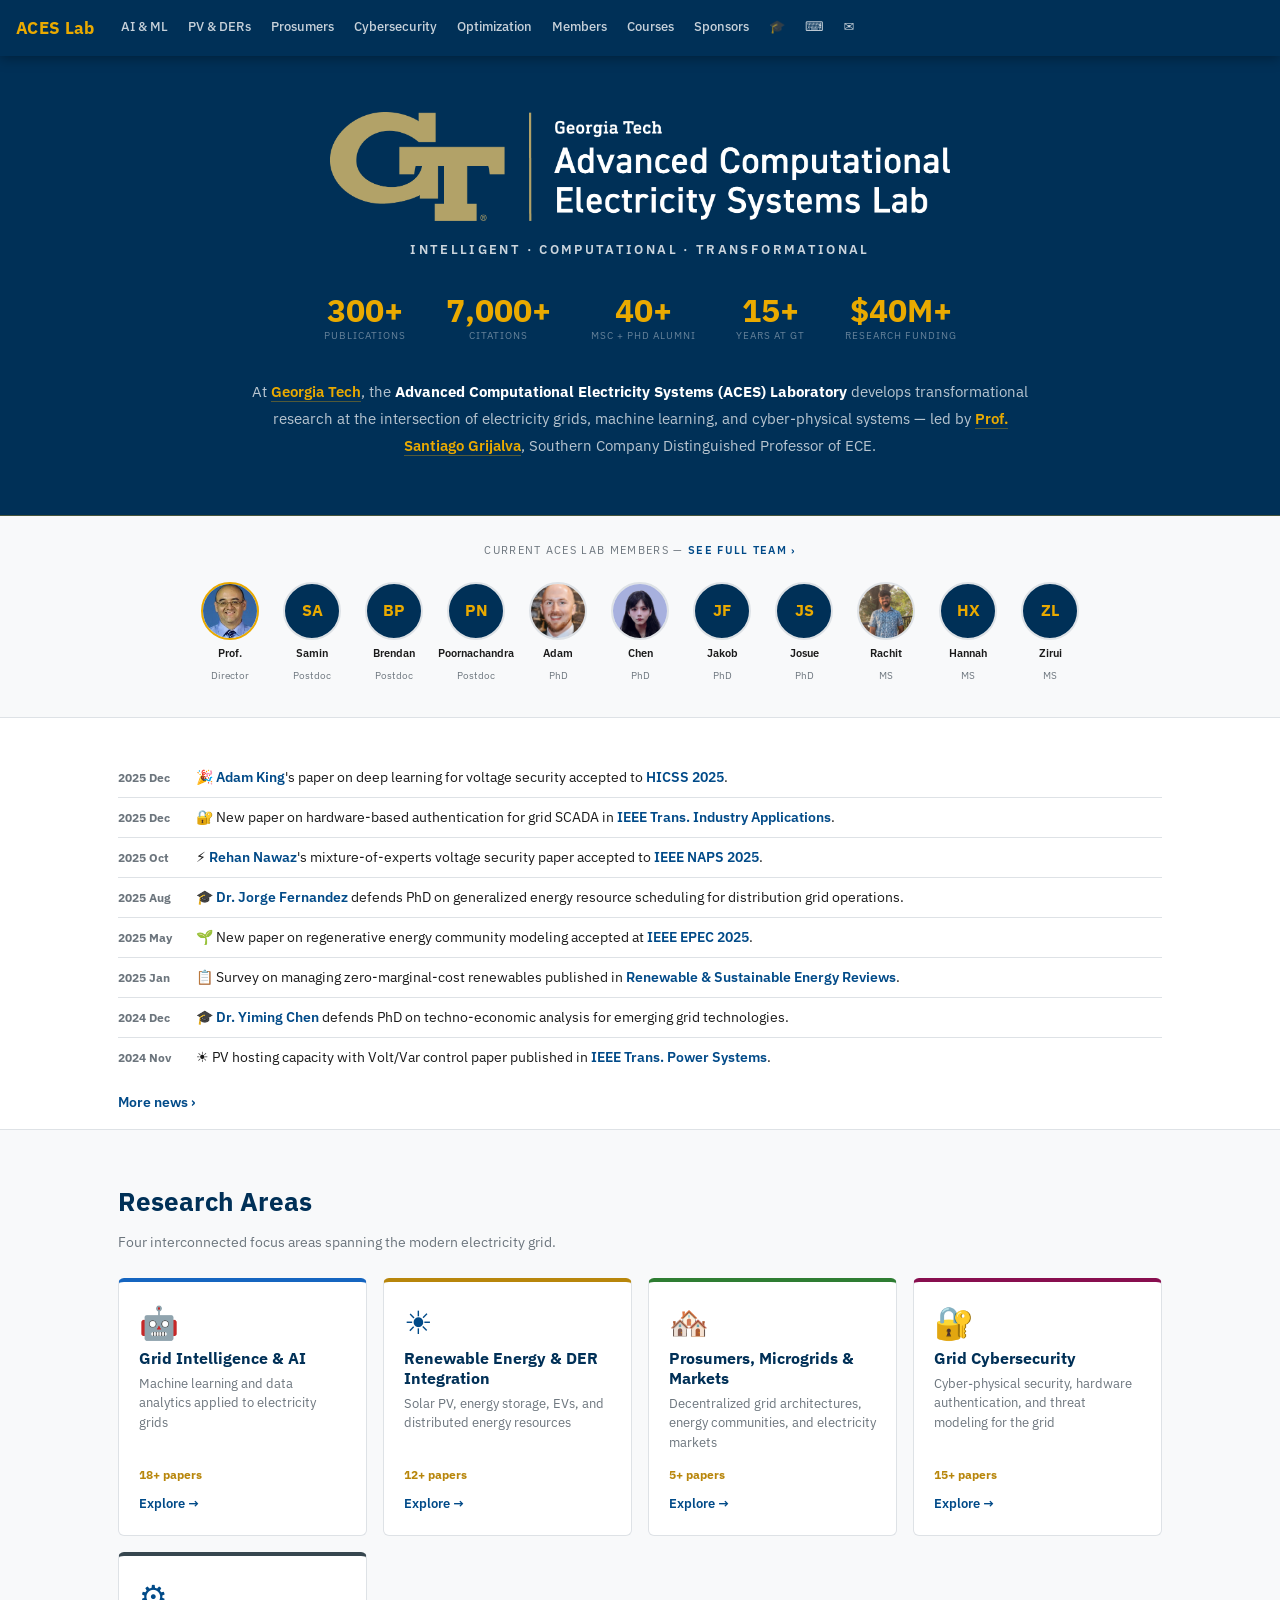
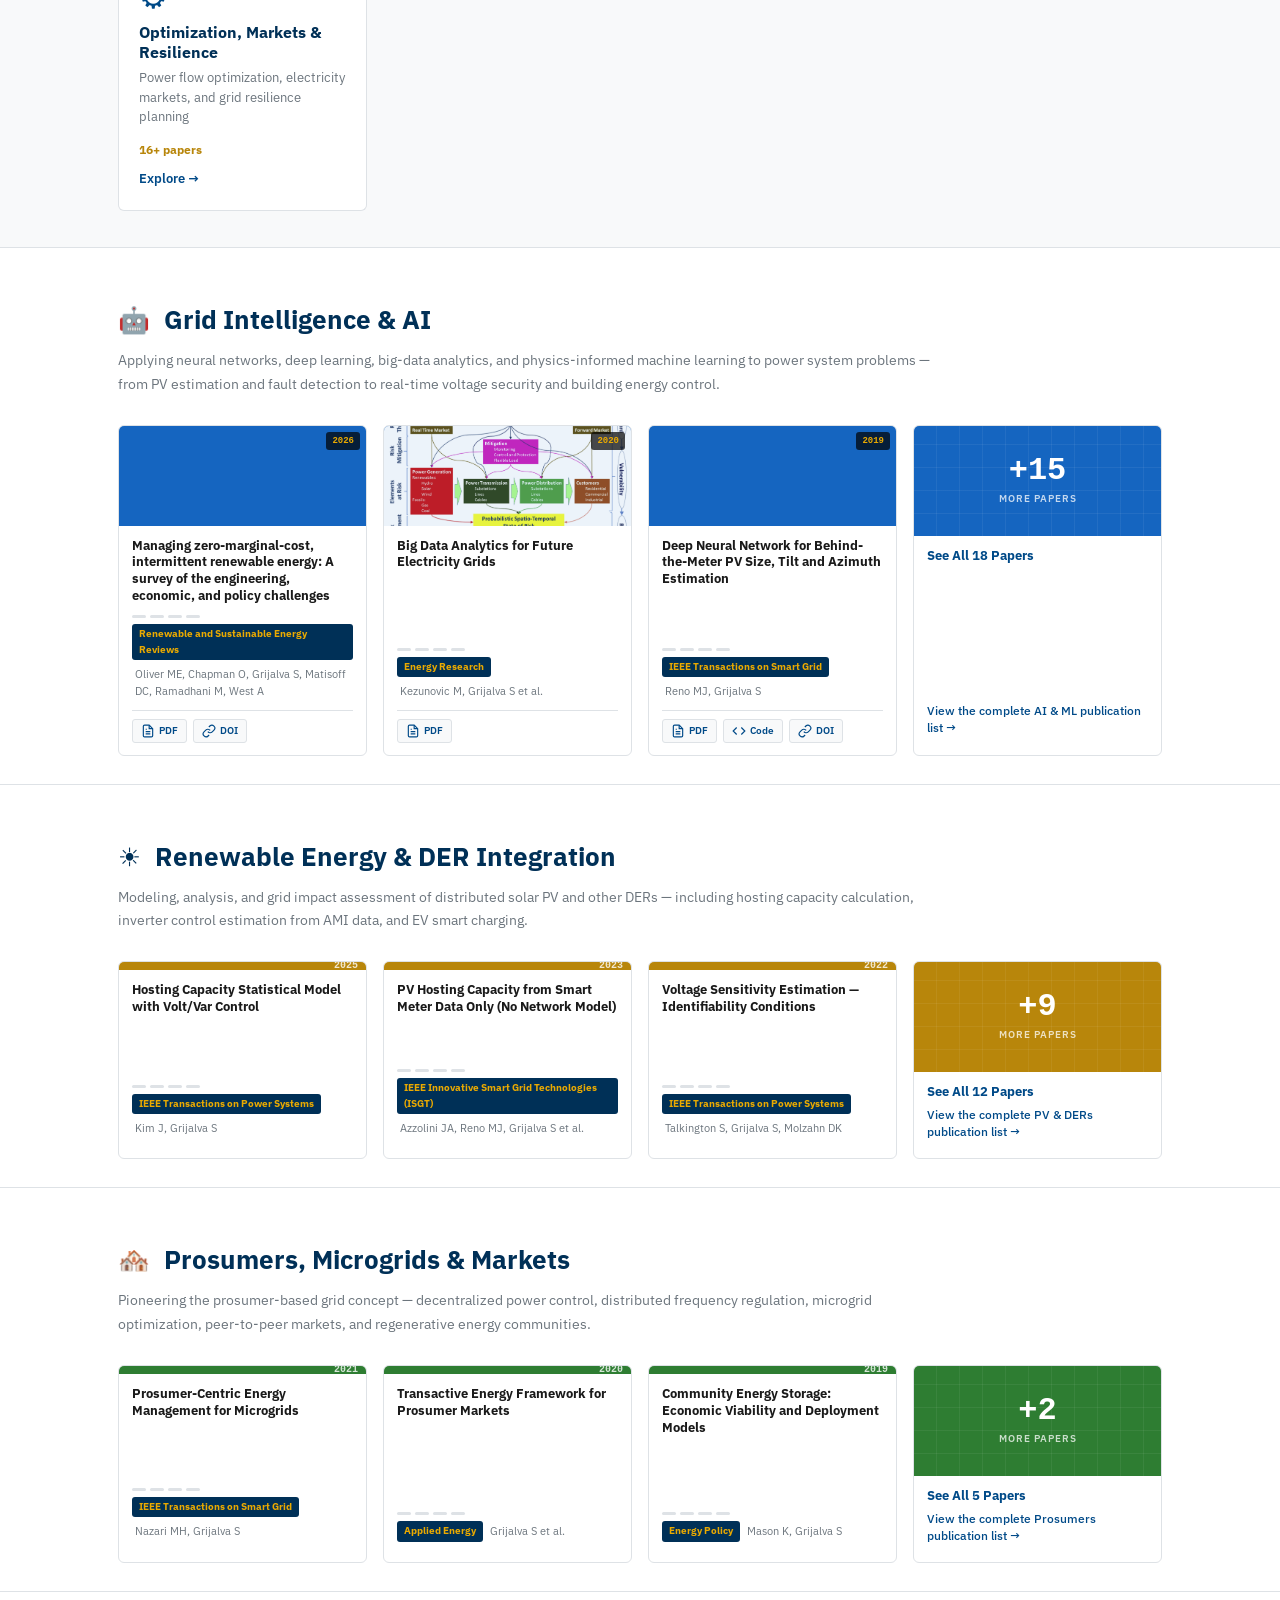
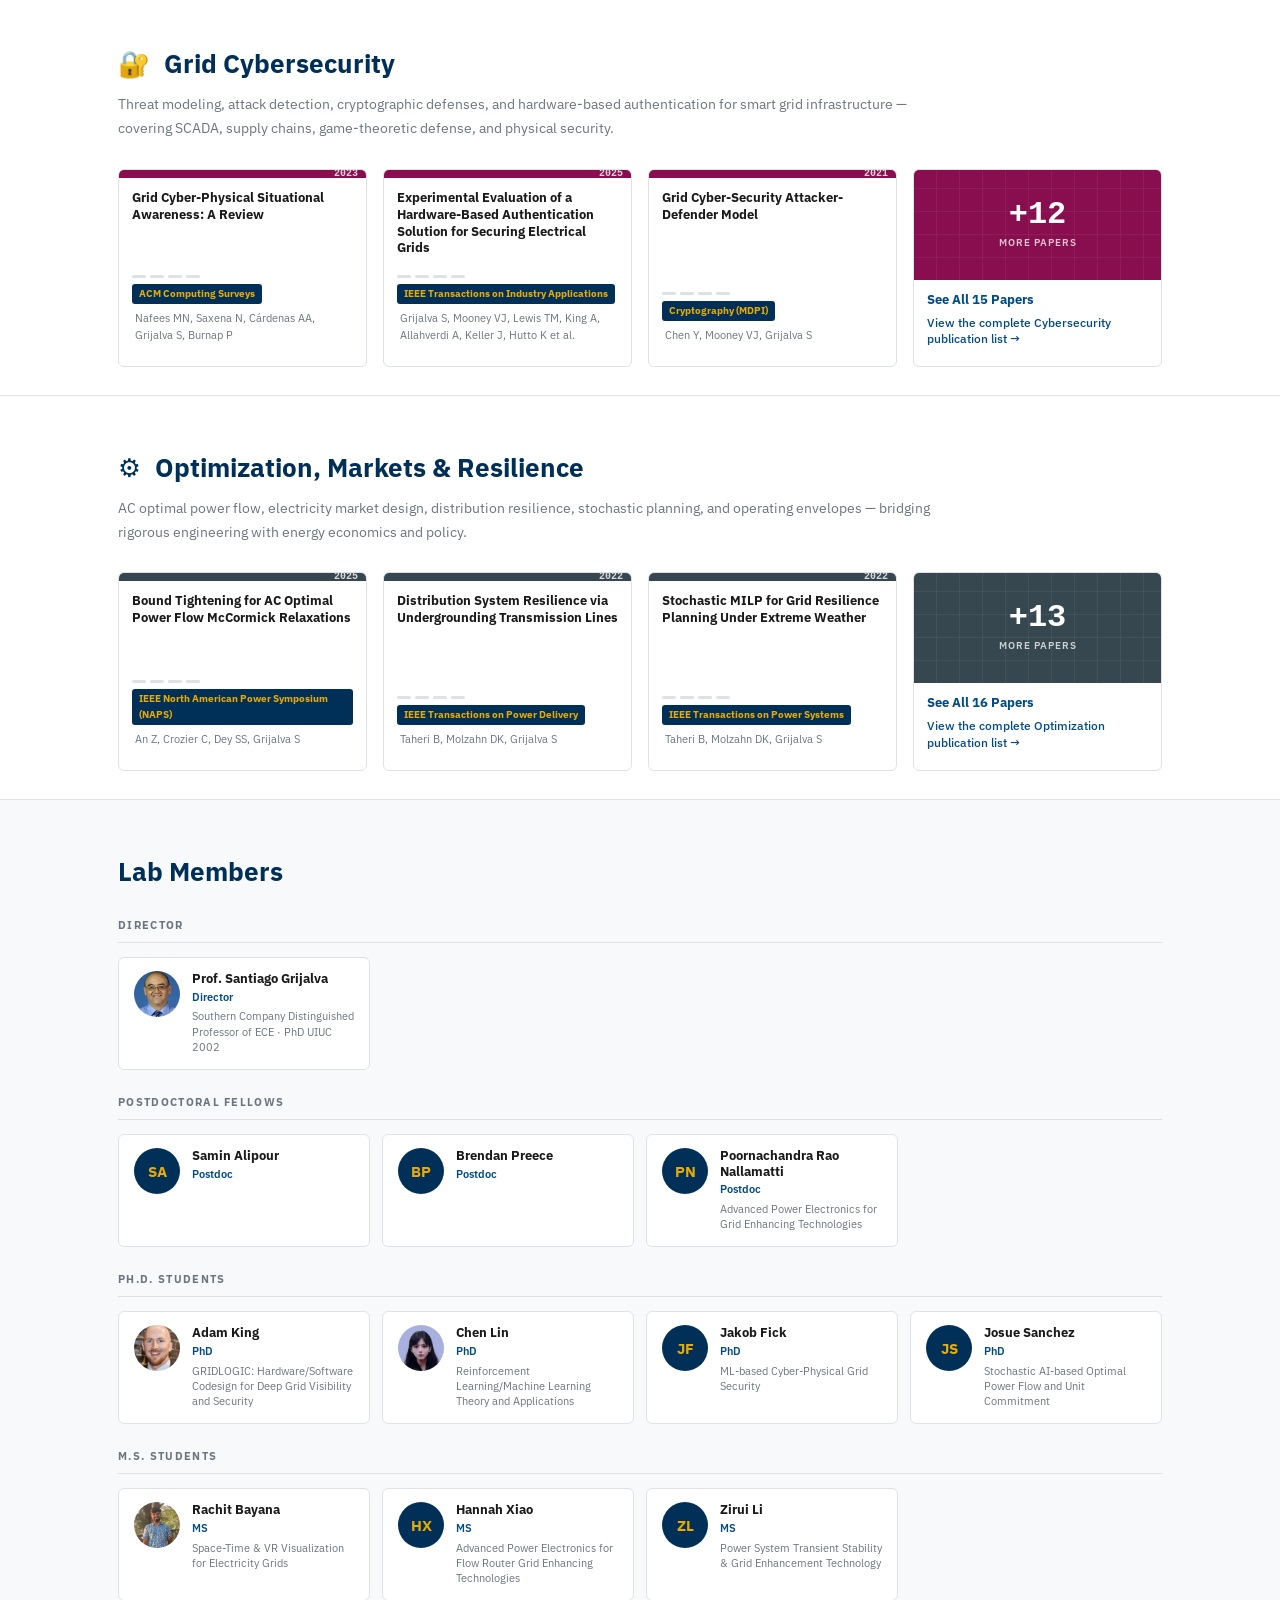
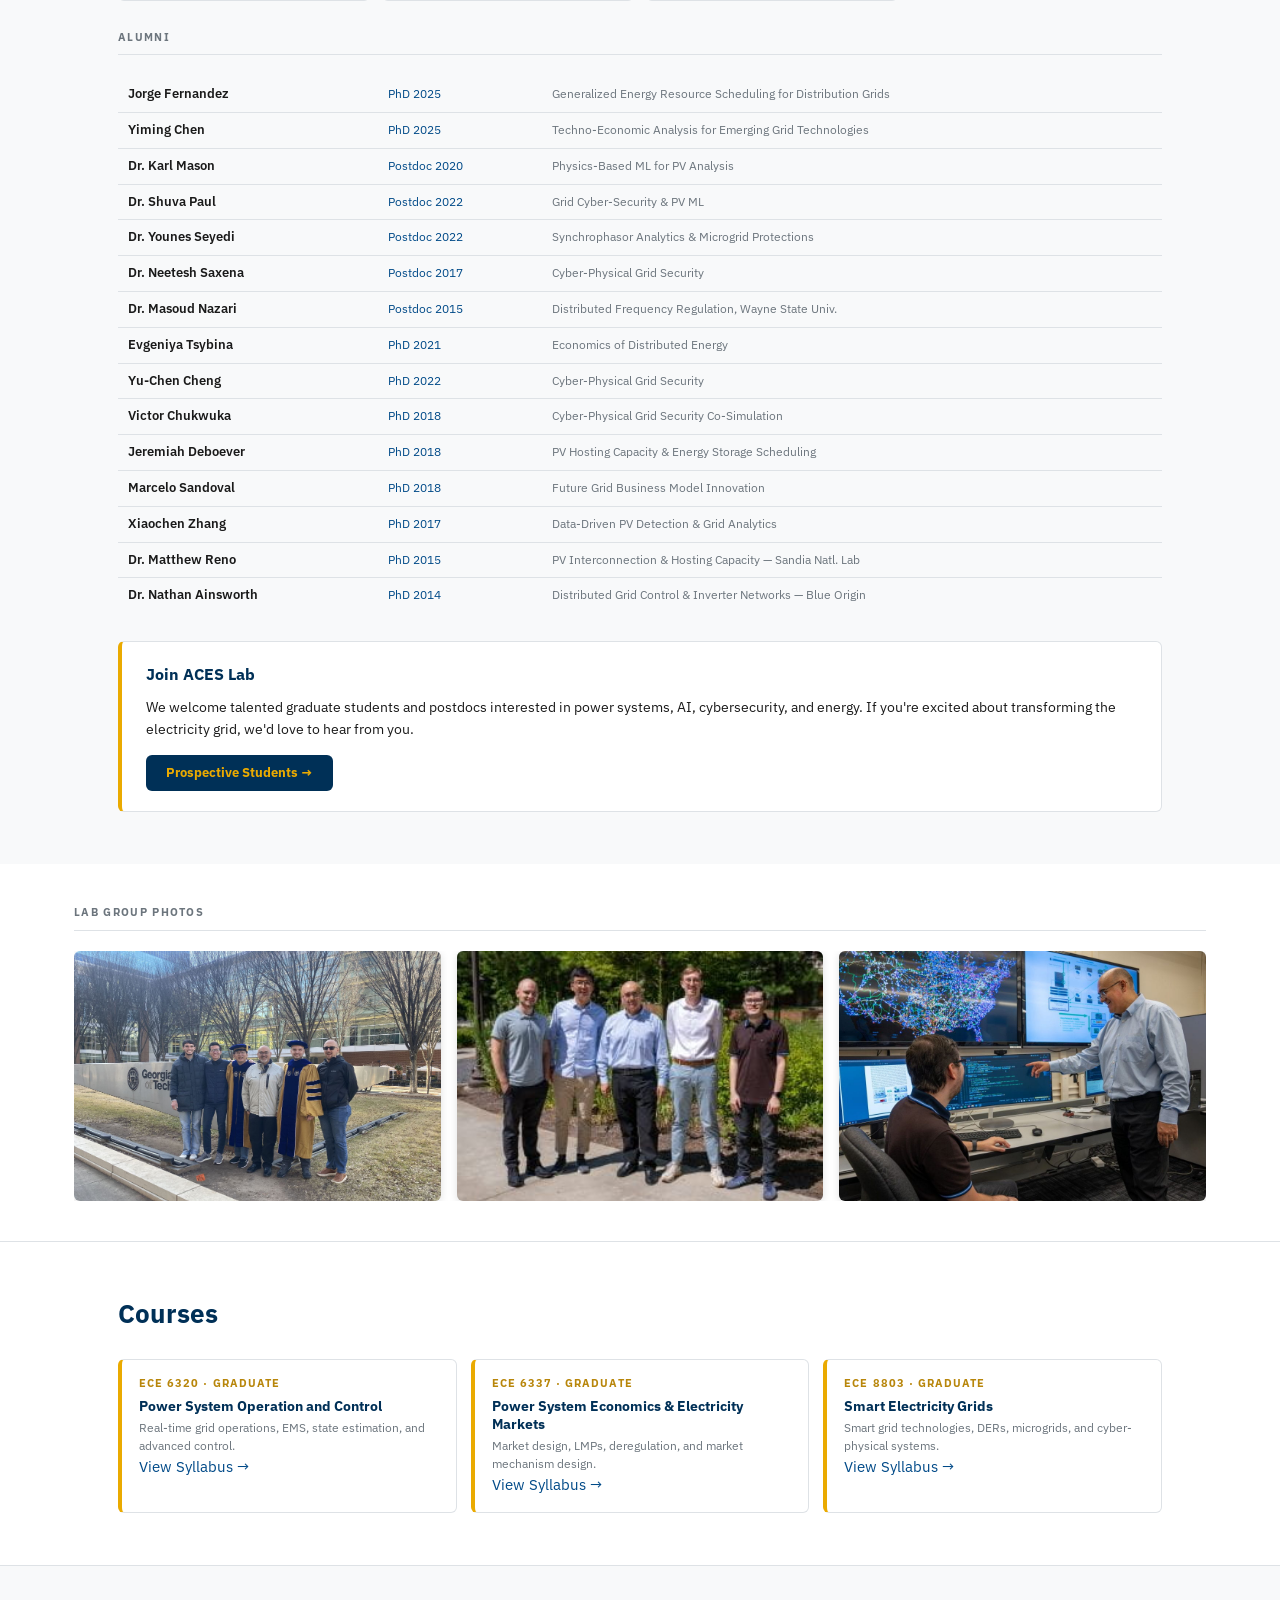
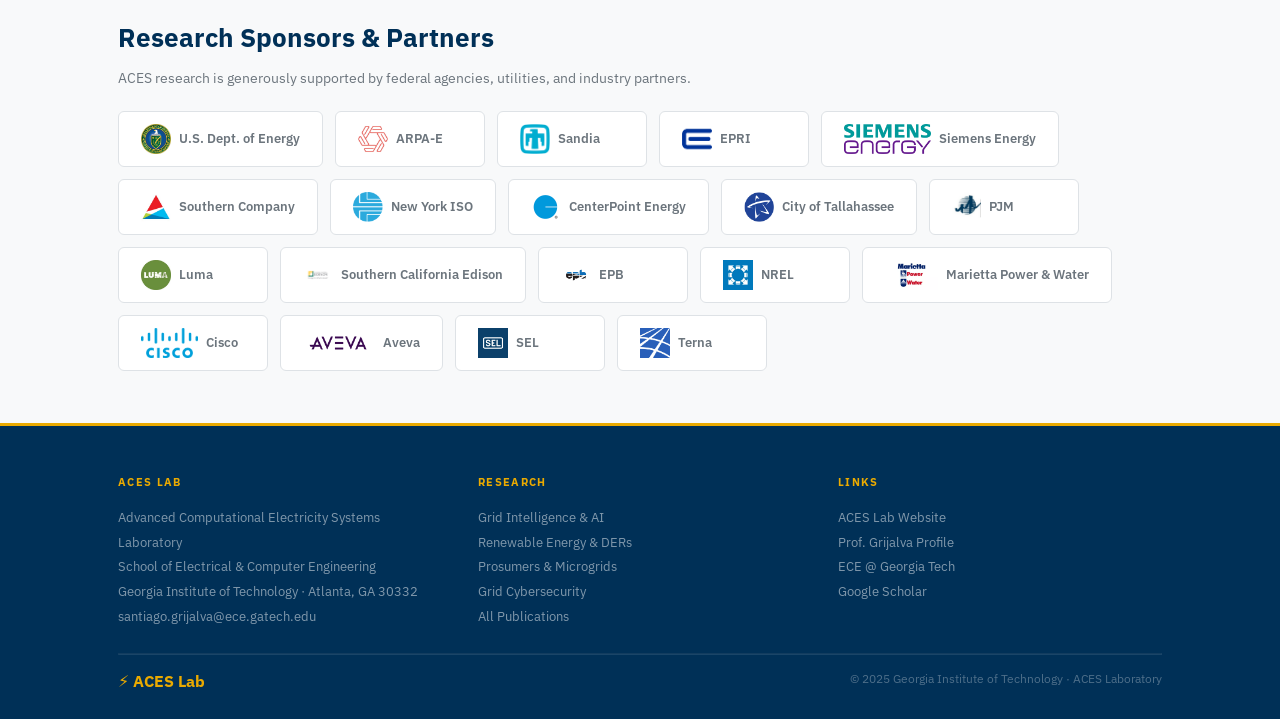
==== commit a9cf4f7d: "group pics" ====
--- a/index.html
+++ b/index.html
@@ -95,6 +95,19 @@
   </div>
 </section>
 
+<!-- GROUP PHOTOS -->
+<section class="group-photos-section">
+  <div class="group-photos-inner">
+    <div class="tgroup-label" style="margin-top:40px">Lab Group Photos</div>
+
+    <div class="group-photos-row">
+      <img src="assets/images/group/image_1.jpg" alt="ACES Lab Group Photo 1" class="group-photo">
+      <img src="assets/images/group/image_2.jpg" alt="ACES Lab Group Photo 2" class="group-photo">
+      <img src="assets/images/group/image_3.jpg" alt="ACES Lab Group Photo 3" class="group-photo">
+    </div>
+  </div>
+</section>
+
 <!-- COURSES -->
 <section id="courses">
   <div class="wrap">
--- a/assets/css/style.css
+++ b/assets/css/style.css
@@ -175,6 +175,54 @@
 .research h2 { font-size: 1.6rem; font-weight: 700; color: var(--navy); margin-bottom: 8px; }
 .research h2 span { margin-right: 8px; }
 .research .desc { font-size: 14px; color: var(--muted); max-width: 820px; line-height: 1.7; margin-bottom: 28px; }
+
+.group-photos-section {
+  border-top: 1px solid var(--line);
+  border-bottom: 1px solid var(--line);
+  padding: 0 0 8px;
+}
+
+.group-photos-inner {
+  max-width: 1180px; /* change this to match your main page container */
+  margin: 0 auto;
+  padding: 0 24px;
+}
+
+/* ── GROUP PHOTOS ROW ────────────────────────────────── */
+.group-photos-row {
+  display: flex;
+  gap: 16px;
+  margin-top: 20px;
+  margin-bottom: 32px;
+  overflow-x: auto;
+  scrollbar-width: thin;
+}
+
+.group-photo {
+  flex: 1;
+  min-width: 300px;
+  height: 250px;
+  object-fit: cover;
+  border-radius: var(--r);
+  box-shadow: 0 2px 8px rgba(0,0,0,.12);
+  transition: transform .2s, box-shadow .2s;
+}
+
+.group-photo:hover {
+  transform: translateY(-3px);
+  box-shadow: 0 4px 16px rgba(0,0,0,.18);
+}
+
+@media (max-width: 768px) {
+  .group-photos-inner {
+    padding: 0 20px;
+  }
+
+  .group-photo {
+    min-width: 250px;
+    height: 200px;
+  }
+}
 
 /* ── PAPER CARDS (ENHANCED WITH IMAGES) ──────────────────────── */
 .pgrid { display: grid; grid-template-columns: repeat(auto-fill, minmax(205px, 1fr)); gap: 16px; }
